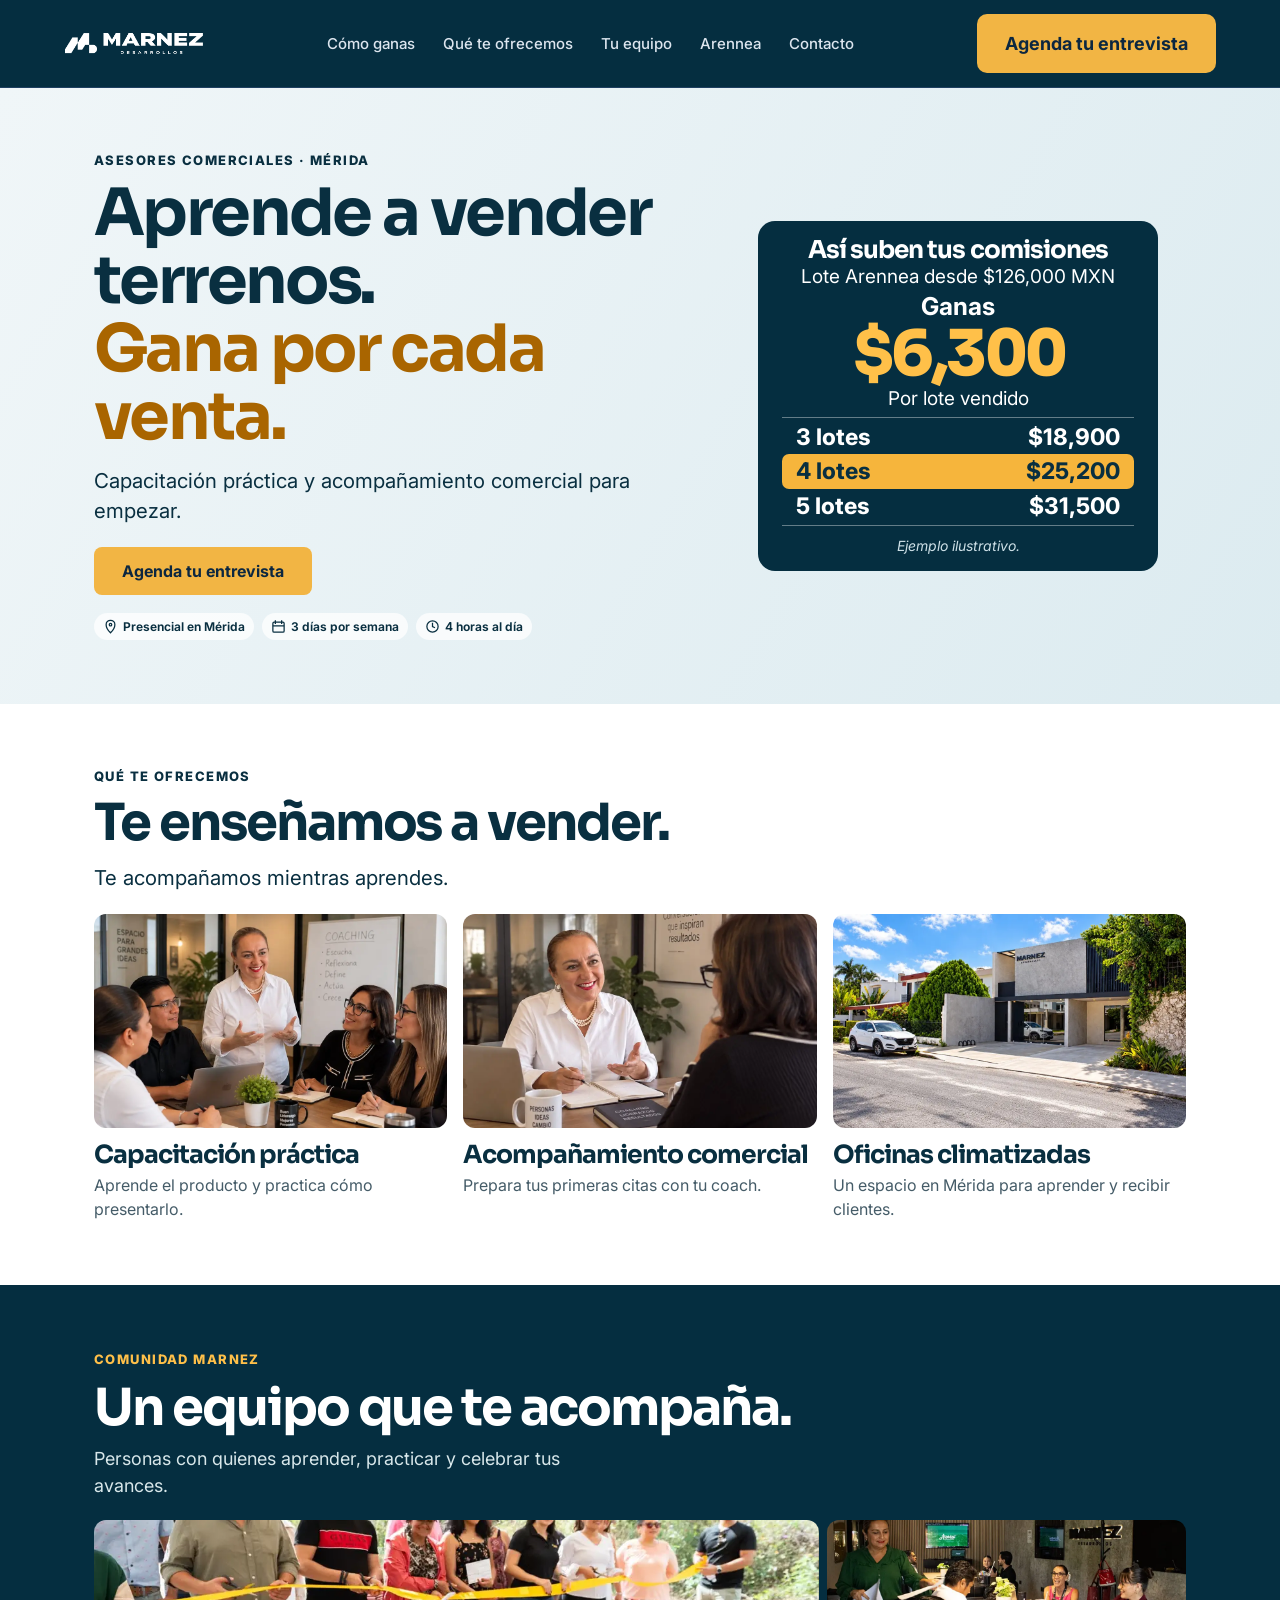
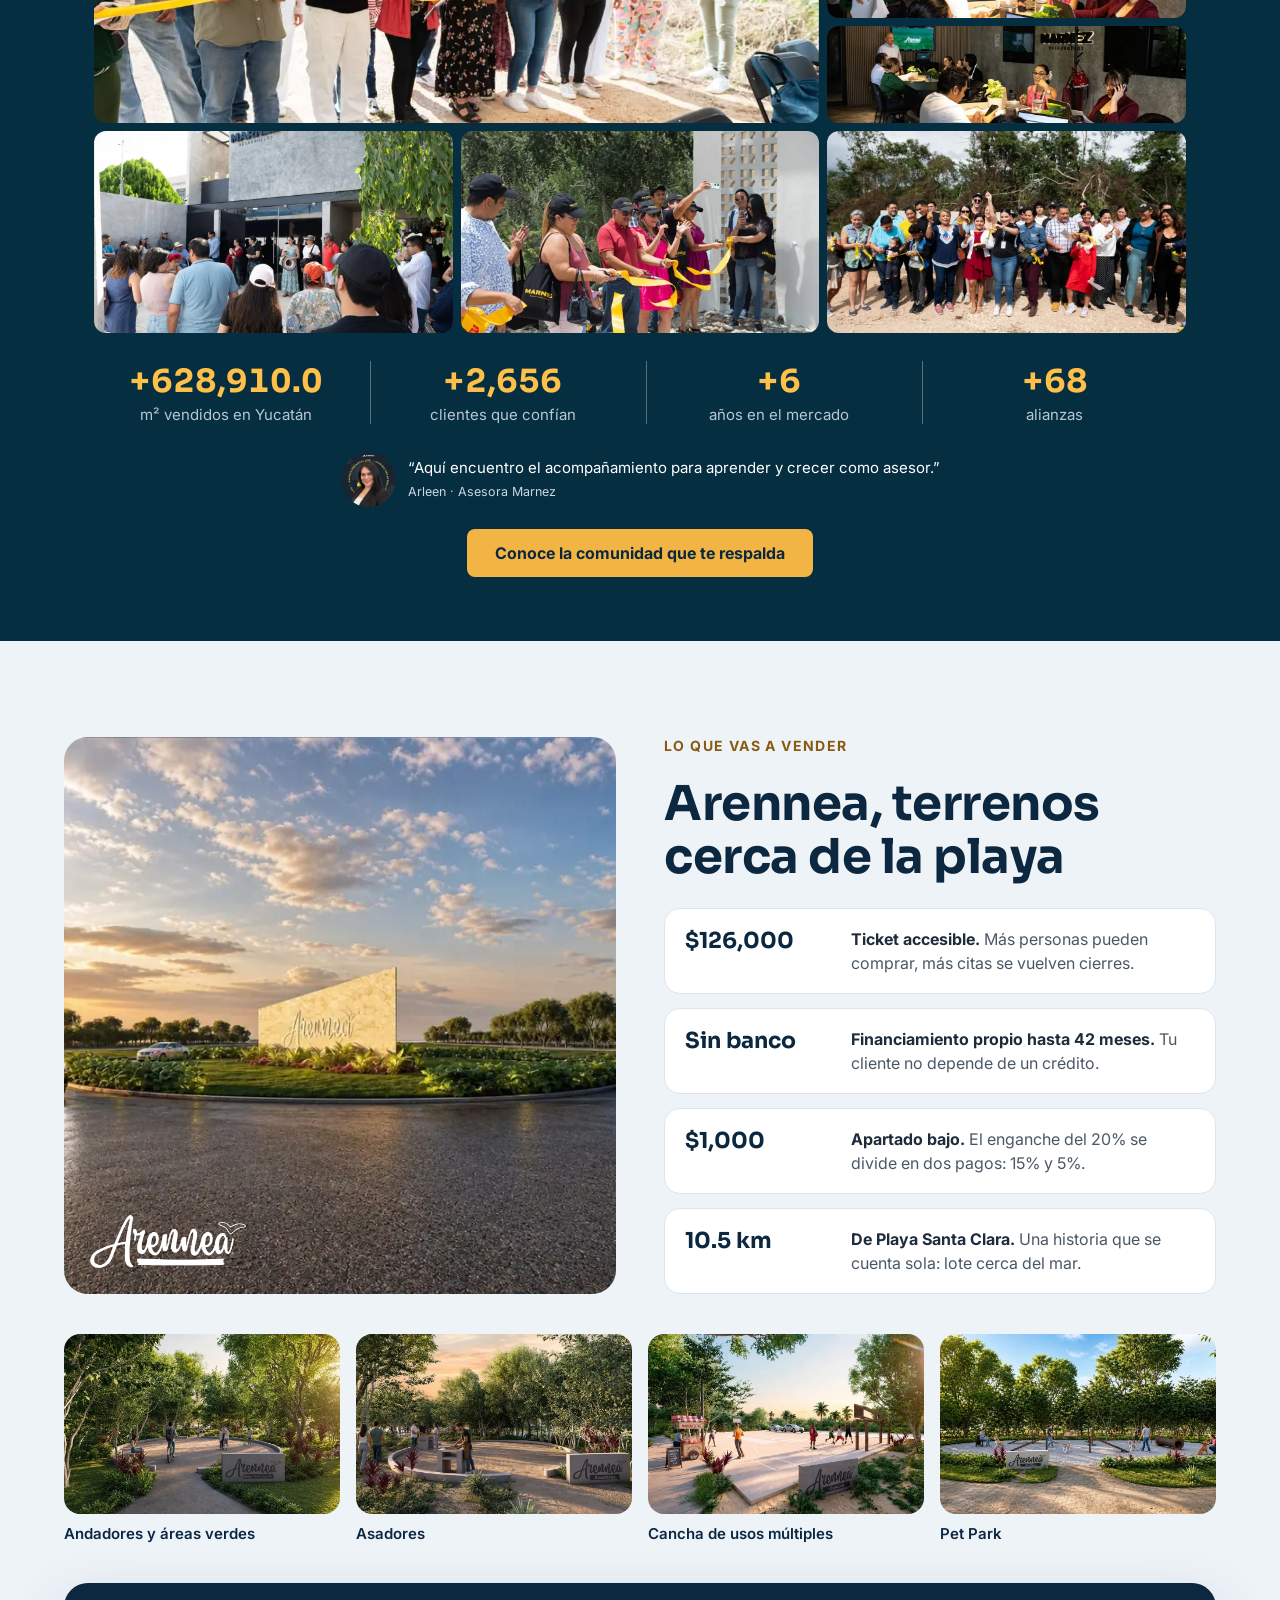
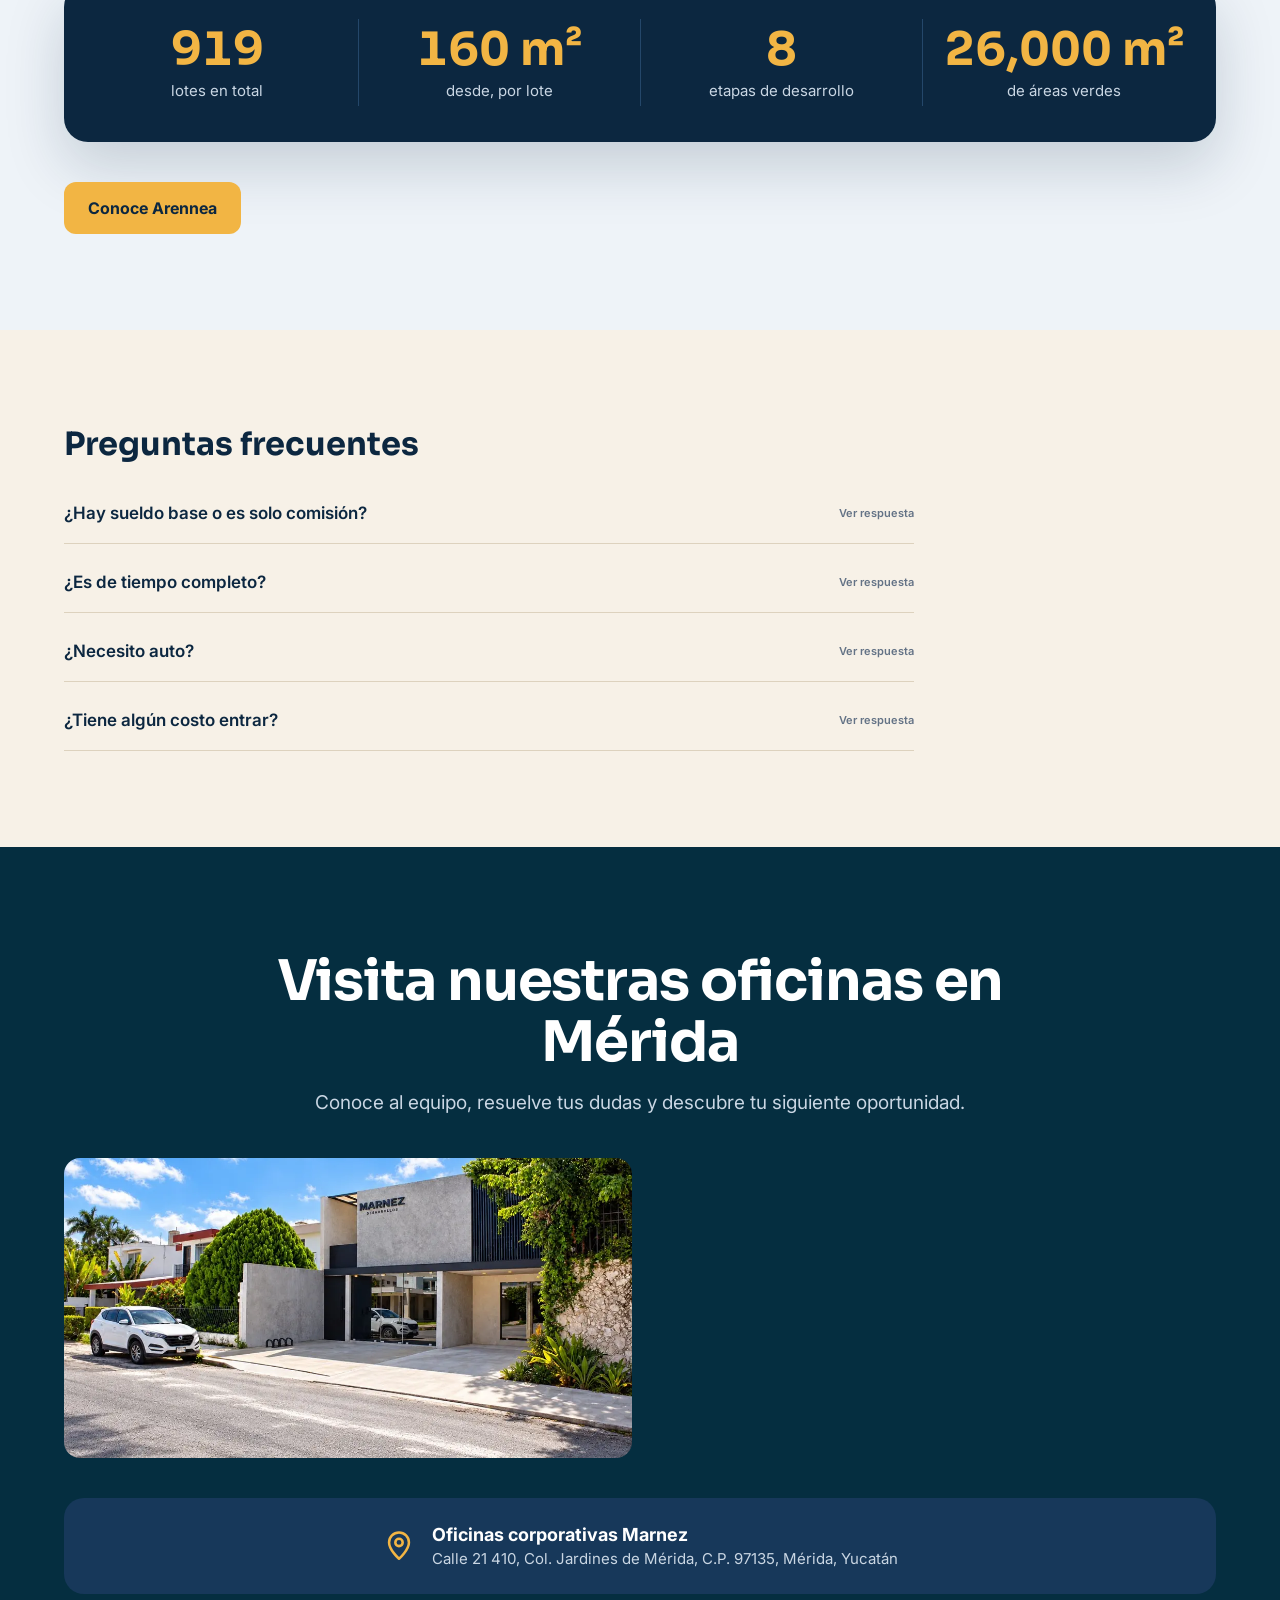
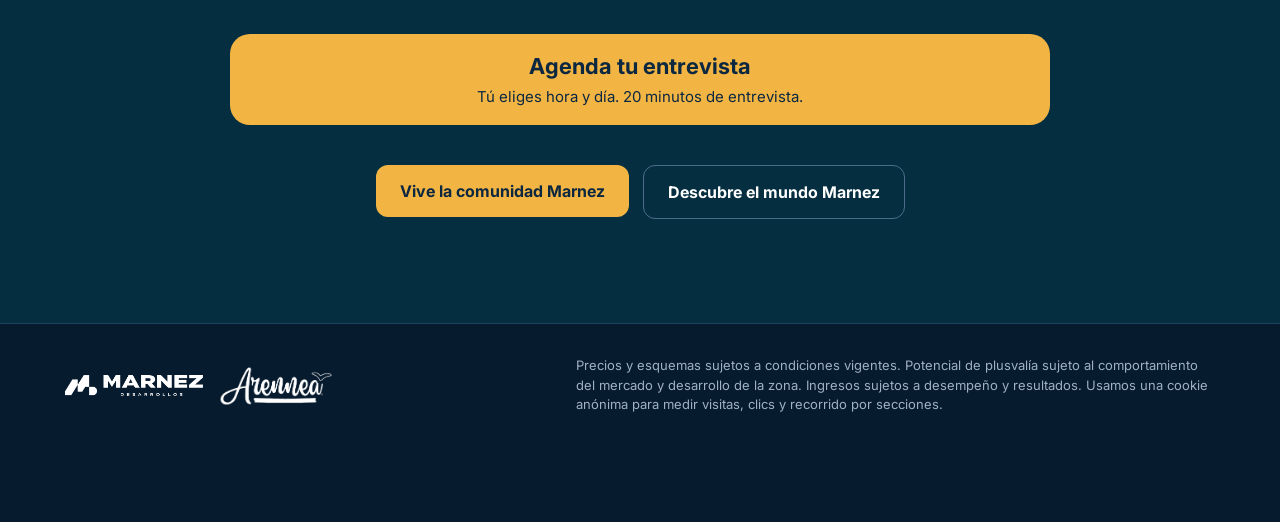
==== docs/index.html @ d7399777 "V7" ====
<!doctype html>
<html lang="es">
<head>
<meta charset="utf-8"><meta name="viewport" content="width=device-width,initial-scale=1">
<title data-copy="v4-copy-001">Reclutamiento · Arennea y Marnez</title>



<link rel="stylesheet" href="styles.css?v=20261103b"><meta name="description" content="Crece como asesor inmobiliario con Marnez y Arennea. Capacitación, acompañamiento e ingresos por resultados. Agenda tu entrevista." data-copy-meta="v4-copy-002"></head>
<body>


<link rel="preconnect" href="https://fonts.googleapis.com">
<link rel="stylesheet" href="https://fonts.googleapis.com/css2?family=Sora:wght@500;600;700;800&amp;family=Inter:wght@400;500;600;700&amp;display=swap">


<div style="font-family: Inter, system-ui, sans-serif; color: #1D2B3A; background: #FFFFFF; width: 100%;">

<!-- NAV -->
<header style="background: #0C2740; position: sticky; top: 0; z-index: 10; border-bottom: 1px solid #1F4061;">
<div style="max-width: 1200px; margin: 0 auto; padding: 14px 24px; display: flex; align-items: center; justify-content: space-between; gap: 16px; flex-wrap: wrap;">
<img src="assets/imagen-01.png" alt="Marnez Desarrollos" style="width:140px;height:40px;object-fit:contain" decoding="async" data-copy-alt="v4-copy-003">
<button class="menu-toggle" aria-expanded="false" aria-controls="proposal-menu" type="button"><site-copy data-copy="v4-copy-004">Menú</site-copy></button><nav id="proposal-menu" aria-label="Secciones" style="display: flex; gap: 28px; flex-wrap: wrap; align-items: center;">
<a href="#ganancias" style="color: #DCE5EE; text-decoration: none; font-size: 15px; font-weight: 500;" data-link="url-1"><site-copy data-copy="v4-copy-005">Cómo ganas</site-copy></a>
<a href="#beneficios" style="color: #DCE5EE; text-decoration: none; font-size: 15px; font-weight: 500;" data-link="url-0"><site-copy data-copy="ref-navoffer">Qué te ofrecemos</site-copy></a>
<a href="#comunidad" style="color: #DCE5EE; text-decoration: none; font-size: 15px; font-weight: 500;" data-link="url-2"><site-copy data-copy="ref-navteam">Tu equipo</site-copy></a>
<a href="#arennea" style="color: #DCE5EE; text-decoration: none; font-size: 15px; font-weight: 500;" data-link="url-3"><site-copy data-copy="v4-copy-008">Arennea</site-copy></a>
<a href="#contacto" style="color: #DCE5EE; text-decoration: none; font-size: 15px; font-weight: 500;" data-link="url-4"><site-copy data-copy="v4-copy-009">Contacto</site-copy></a>
</nav>
<a class="btn-main" href="https://calendly.com/d/dvv8-h2z-jv6/asesor-comercial-inmobiliario" style="background: #F2B544; color: #0C2740; text-decoration: none; font-weight: 700; font-size: 15px; padding: 12px 20px; border-radius: 10px; min-height: 44px; box-sizing: border-box; display: inline-flex; align-items: center;" data-cta-location="menu" data-link="url-menu"><site-copy data-copy="ref-navbook">Agenda tu entrevista</site-copy></a>
</div>
</header>

<!-- 1 GANANCIAS (cuadro de comisiones) -->
<section id="inicio" data-track-section="inicio" class="concept cover"><div class="wrap cover-grid"><div><p class="kicker"><site-copy data-copy="ref-role">Asesores comerciales · Mérida</site-copy></p><h1><site-copy data-copy="ref-title">Aprende a vender terrenos.</site-copy> <em><site-copy data-copy="ref-accent">Gana por cada venta.</site-copy></em></h1><p class="lead"><site-copy data-copy="ref-lead">Capacitación práctica y acompañamiento comercial para empezar.</site-copy></p><a class="action" data-link="url-inicio" href="https://calendly.com/d/dvv8-h2z-jv6/asesor-comercial-inmobiliario" data-cta-location="inicio"><site-copy data-copy="btn-como">Agenda tu entrevista</site-copy></a><div class="chips"><span><svg aria-hidden="true" viewBox="0 0 24 24" fill="none" stroke="currentColor" stroke-width="2"><path d="M12 22s7-7 7-13a7 7 0 1 0-14 0c0 6 7 13 7 13Z"/><circle cx="12" cy="9" r="2"/></svg><site-copy data-copy="ref-chip0">Presencial en Mérida</site-copy></span><span><svg aria-hidden="true" viewBox="0 0 24 24" fill="none" stroke="currentColor" stroke-width="2"><rect x="3" y="5" width="18" height="16" rx="2"/><path d="M7 2v6m10-6v6M3 11h18"/></svg><site-copy data-copy="ref-chip1">3 días por semana</site-copy></span><span><svg aria-hidden="true" viewBox="0 0 24 24" fill="none" stroke="currentColor" stroke-width="2"><circle cx="12" cy="12" r="9"/><path d="M12 6v6l4 2"/></svg><site-copy data-copy="ref-chip2">4 horas al día</site-copy></span></div></div><aside id="ganancias" class="earn"><h2><site-copy data-copy="ref-table">Así suben tus comisiones</site-copy></h2><p><site-copy data-copy="v4-copy-061">Lote Arennea desde</site-copy> <site-copy data-copy="v4-copy-062">$126,000 MXN</site-copy></p><p class="earn-verb"><site-copy data-copy="ref-earn-verb">Ganas</site-copy></p><strong class="rate"><site-copy data-copy="v4-copy-064">$6,300</site-copy></strong><p><site-copy data-copy="ref-lote">Por lote vendido</site-copy></p><ul><li><site-copy data-copy="manual-v4-copy-065">3 lotes</site-copy><b><site-copy data-copy="manual-v4-copy-066">$18,900</site-copy></b></li><li><site-copy data-copy="manual-v4-copy-067">4 lotes</site-copy><b><site-copy data-copy="manual-v4-copy-068">$25,200</site-copy></b></li><li><site-copy data-copy="manual-v4-copy-069">5 lotes</site-copy><b><site-copy data-copy="manual-v4-copy-070">$31,500</site-copy></b></li></ul><small><site-copy data-copy="v4-copy-071">Ejemplo ilustrativo.</site-copy></small></aside></div></section><!-- 2 VENDE TERRENOS (hero) -->
<!-- 3 RUTA -->
<section class="concept offer" id="beneficios" data-track-section="beneficios"><div class="wrap"><p class="kicker"><site-copy data-copy="ref-offer">Qué te ofrecemos</site-copy></p><h2><site-copy data-copy="ref-teach">Te enseñamos a vender.</site-copy></h2><p class="lead"><site-copy data-copy="ref-learn">Te acompañamos mientras aprendes.</site-copy></p><div class="benefit-grid"><article><img src="assets/ruta-capacitacion.jpg" data-copy-alt="v4-copy-080" alt="Capacitación comercial en equipo" loading="lazy"><h3><site-copy data-copy="ref-benefit0">Capacitación práctica</site-copy></h3><p><site-copy data-copy="ref-desc0">Aprende el producto y practica cómo presentarlo.</site-copy></p></article><article><img src="assets/ruta-coaching.jpg" data-copy-alt="v4-copy-085" alt="Coaching individual acompañado" loading="lazy"><h3><site-copy data-copy="ref-benefit1">Acompañamiento comercial</site-copy></h3><p><site-copy data-copy="ref-desc1">Prepara tus primeras citas con tu coach.</site-copy></p></article><article><img src="assets/imagen-07.jpg" data-copy-alt="v4-copy-116" alt="Oficinas Marnez" loading="lazy"><h3><site-copy data-copy="ref-benefit2">Oficinas climatizadas</site-copy></h3><p><site-copy data-copy="ref-desc2">Un espacio en Mérida para aprender y recibir clientes.</site-copy></p></article></div></div></section><section id="comunidad" class="concept team" data-track-section="comunidad"><div class="wrap"><p class="kicker"><site-copy data-copy="ref-community">Comunidad Marnez</site-copy></p><h2><site-copy data-copy="ref-team">Un equipo que te acompaña.</site-copy></h2><p class="lead"><site-copy data-copy="ref-people">Personas con quienes aprender, practicar y celebrar tus avances.</site-copy></p><div class="mosaic"><img src="assets/imagen-02.jpg" data-copy-alt="v4-copy-017" alt="Comunidad Marnez" loading="lazy"><img src="assets/imagen-03.jpg" data-copy-alt="v4-copy-074" alt="Asesores Marnez trabajando en equipo" loading="lazy"><img src="assets/imagen-04.jpg" data-copy-alt="v4-copy-075" alt="Sesión de trabajo del equipo Marnez" loading="lazy"><img src="assets/imagen-14.jpg" data-copy-alt="v4-copy-145" alt="Comunidad Marnez" loading="lazy"><img src="assets/imagen-15.jpg" data-copy-alt="v4-copy-149" alt="Inauguración Marnez" loading="lazy"><img src="assets/imagen-05.jpg" data-copy-alt="v4-copy-076" alt="Equipo comercial Marnez" loading="lazy"></div><div class="facts"><div style="display: flex; flex-direction: column; gap: 4px;"><strong style="font-family: Sora, sans-serif; font-size: 32px; color: #FFFFFF;"><span data-count="671300.4" data-decimals="1"><site-copy data-copy="v4-copy-022">+671,300.4</site-copy></span></strong><span style="color: #B9C6D3; font-size: 15px;"><site-copy data-copy="v4-copy-023">m² vendidos en Yucatán</site-copy></span></div>
<div style="display: flex; flex-direction: column; gap: 4px;"><strong style="font-family: Sora, sans-serif; font-size: 32px; color: #FFFFFF;"><span data-count="2835"><site-copy data-copy="v4-copy-024">+2,835</site-copy></span></strong><span style="color: #B9C6D3; font-size: 15px;"><site-copy data-copy="v4-copy-025">clientes que confían</site-copy></span></div>
<div style="display: flex; flex-direction: column; gap: 4px;"><strong style="font-family: Sora, sans-serif; font-size: 32px; color: #FFFFFF;"><span data-count="6"><site-copy data-copy="v4-copy-026">+6</site-copy></span></strong><span style="color: #B9C6D3; font-size: 15px;"><site-copy data-copy="v4-copy-027">años en el mercado</site-copy></span></div>
<div style="display: flex; flex-direction: column; gap: 4px;"><strong style="font-family: Sora, sans-serif; font-size: 32px; color: #FFFFFF;"><span data-count="73"><site-copy data-copy="v4-copy-028">+73</site-copy></span></strong><span style="color: #B9C6D3; font-size: 15px;"><site-copy data-copy="v4-copy-029">alianzas</site-copy></span></div>
</div><figure class="advisor-note"><img src="assets/arleen.png" loading="lazy" alt="Arleen, asesora Marnez" data-copy-alt="v4-copy-018"><figcaption><site-copy data-copy="v4-copy-019">“Aquí encuentro el acompañamiento para aprender y crecer como asesor.”</site-copy><br><small><site-copy data-copy="v4-copy-020">Arleen · Asesora Marnez</site-copy></small></figcaption></figure><div class="team-action"><a class="action" data-link="url-8" href="https://www.facebook.com/marnezdesarrollos"><site-copy data-copy="btn-comunidad">Conoce la comunidad que te respalda</site-copy></a></div></div></section><section id="arennea" style="background: #EEF3F8;" data-track-section="arennea">
<div style="max-width: 1200px; margin: 0 auto; padding: 96px 24px; display: flex; flex-direction: column; gap: 40px;">
<div style="display: flex; flex-wrap: wrap; gap: 48px; align-items: stretch;">
<div class="project-image" style="flex: 1 1 460px; min-width: 0; min-height: 460px; border-radius: 24px;"><img src="assets/imagen-08.jpg" alt="Acceso de Arennea" style="width:100%;height:100%;position:absolute;object-fit:cover;inset:0" decoding="async" data-copy-alt="v4-copy-119"><img src="assets/imagen-09.png" alt="Arennea" style="position:absolute;width:160px;height:auto;bottom:24px;left:24px" decoding="async" data-copy-alt="v4-copy-120"></div>
<div style="flex: 1 1 460px; min-width: 0; display: flex; flex-direction: column; gap: 24px;">
<p style="margin: 0; color: #8A5A12; font-size: 14px; font-weight: 700; letter-spacing: .1em; text-transform: uppercase;"><site-copy data-copy="v4-copy-121">Lo que vas a vender</site-copy></p>
<h2 style="margin: 0; font-family: Sora, sans-serif; font-size: clamp(32px, 4vw, 48px); line-height: 1.1; color: #0C2740; letter-spacing: -0.01em;"><site-copy data-copy="v4-copy-122">Arennea, terrenos cerca de la playa</site-copy></h2>
<div style="display: flex; flex-direction: column; gap: 14px;">
<div style="display: flex; gap: 16px; align-items: flex-start; background: #FFFFFF; border: 1.5px solid #DCE5EE; border-radius: 16px; padding: 18px 20px;">
<strong style="font-family: Sora, sans-serif; font-size: 22px; color: #0C2740; min-width: 150px;"><site-copy data-copy="v4-copy-123">$126,000</site-copy></strong>
<span style="font-size: 16px; line-height: 1.5; color: #4A5866;"><strong style="color: #1D2B3A;"><site-copy data-copy="v4-copy-124">Ticket accesible.</site-copy></strong><site-copy data-copy="v4-copy-125"> Más personas pueden comprar, más citas se vuelven cierres.</site-copy></span>
</div>
<div style="display: flex; gap: 16px; align-items: flex-start; background: #FFFFFF; border: 1.5px solid #DCE5EE; border-radius: 16px; padding: 18px 20px;">
<strong style="font-family: Sora, sans-serif; font-size: 22px; color: #0C2740; min-width: 150px;"><site-copy data-copy="v4-copy-126">Sin banco</site-copy></strong>
<span style="font-size: 16px; line-height: 1.5; color: #4A5866;"><strong style="color: #1D2B3A;"><site-copy data-copy="v4-copy-127">Financiamiento propio hasta 42 meses.</site-copy></strong><site-copy data-copy="v4-copy-128"> Tu cliente no depende de un crédito.</site-copy></span>
</div>
<div style="display: flex; gap: 16px; align-items: flex-start; background: #FFFFFF; border: 1.5px solid #DCE5EE; border-radius: 16px; padding: 18px 20px;">
<strong style="font-family: Sora, sans-serif; font-size: 22px; color: #0C2740; min-width: 150px;"><site-copy data-copy="v4-copy-129">$1,000</site-copy></strong>
<span style="font-size: 16px; line-height: 1.5; color: #4A5866;"><strong style="color: #1D2B3A;"><site-copy data-copy="v4-copy-130">Apartado bajo.</site-copy></strong><site-copy data-copy="v4-copy-131"> El enganche del 20% se divide en dos pagos: 15% y 5%.</site-copy></span>
</div>
<div style="display: flex; gap: 16px; align-items: flex-start; background: #FFFFFF; border: 1.5px solid #DCE5EE; border-radius: 16px; padding: 18px 20px;">
<strong style="font-family: Sora, sans-serif; font-size: 22px; color: #0C2740; min-width: 150px;"><site-copy data-copy="v4-copy-132">10.5 km</site-copy></strong>
<span style="font-size: 16px; line-height: 1.5; color: #4A5866;"><strong style="color: #1D2B3A;"><site-copy data-copy="v4-copy-133">De Playa Santa Clara.</site-copy></strong><site-copy data-copy="v4-copy-134"> Una historia que se cuenta sola: lote cerca del mar.</site-copy></span>
</div>
</div>
</div>
</div>
<div style="display: grid; grid-template-columns: repeat(auto-fit, minmax(220px, 1fr)); gap: 16px;">
<div style="display: flex; flex-direction: column; gap: 10px;"><div class="photo" style="height: 180px; border-radius: 16px;"><img src="assets/imagen-10.jpg" alt="Andadores y áreas verdes" style="width:100%;height:100%;object-fit:cover;display:block" decoding="async" data-copy-alt="v4-copy-135"></div><span style="font-size: 15px; font-weight: 600; color: #0C2740;"><site-copy data-copy="v4-copy-136">Andadores y áreas verdes</site-copy></span></div>
<div style="display: flex; flex-direction: column; gap: 10px;"><div class="photo" style="height: 180px; border-radius: 16px;"><img src="assets/imagen-11.jpg" alt="Asadores" style="width:100%;height:100%;object-fit:cover;display:block" decoding="async" data-copy-alt="v4-copy-137"></div><span style="font-size: 15px; font-weight: 600; color: #0C2740;"><site-copy data-copy="v4-copy-138">Asadores</site-copy></span></div>
<div style="display: flex; flex-direction: column; gap: 10px;"><div class="photo" style="height: 180px; border-radius: 16px;"><img src="assets/imagen-12.jpg" alt="Cancha de usos múltiples" style="width:100%;height:100%;object-fit:cover;display:block" decoding="async" data-copy-alt="v4-copy-139"></div><span style="font-size: 15px; font-weight: 600; color: #0C2740;"><site-copy data-copy="v4-copy-140">Cancha de usos múltiples</site-copy></span></div>
<div style="display: flex; flex-direction: column; gap: 10px;"><div class="photo" style="height: 180px; border-radius: 16px;"><img src="assets/imagen-13.jpg" alt="Pet Park" style="width:100%;height:100%;object-fit:cover;display:block" decoding="async" data-copy-alt="v4-copy-141"></div><span style="font-size: 15px; font-weight: 600; color: #0C2740;"><site-copy data-copy="v4-copy-142">Pet Park</site-copy></span></div>
</div>
<div class="facts-strip">
<div class="fact"><strong><site-copy data-copy="arennea-dato-1">919</site-copy></strong><span><site-copy data-copy="arennea-dato-1-txt">lotes en total</site-copy></span></div>
<div class="fact"><strong><site-copy data-copy="arennea-dato-2">160 m²</site-copy></strong><span><site-copy data-copy="arennea-dato-2-txt">desde, por lote</site-copy></span></div>
<div class="fact"><strong><site-copy data-copy="arennea-dato-3">8</site-copy></strong><span><site-copy data-copy="arennea-dato-3-txt">etapas de desarrollo</site-copy></span></div>
<div class="fact"><strong><site-copy data-copy="arennea-dato-4">26,000 m²</site-copy></strong><span><site-copy data-copy="arennea-dato-4-txt">de áreas verdes</site-copy></span></div>
</div>
<a class="action" data-link="concept-product-url" href="https://marnez.mx/arennea/"><site-copy data-copy="btn-arennea">Conoce Arennea</site-copy></a></div>
</section>

<div id="faq" style="background:#F7F1E7;color:#0c2740" data-track-section="faq">
<div style="max-width: 1200px; margin: 0 auto; padding: 96px 24px; display: flex; flex-wrap: wrap; gap: 56px; align-items: flex-start;">
<div style="flex: 1 1 520px; min-width: 0; display: flex; flex-direction: column; gap: 8px;">
<h2 style="margin: 0 0 12px; font-family: Sora, sans-serif; font-size: 32px; line-height: 1.15; color: #0C2740;"><site-copy data-copy="v4-copy-160">Preguntas frecuentes</site-copy></h2>
<details>
<summary><site-copy data-copy="v4-copy-164">¿Hay sueldo base o es solo comisión?</site-copy><span class="faq-hint"><site-copy data-copy="v4-copy-165">Ver respuesta</site-copy></span></summary>
<p style="margin: 0 0 20px; font-size: 16px; line-height: 1.6; color: #4A5866;"><site-copy data-copy="v4-copy-166">Trabajas 100% por comisión. Recibes $6,300 MXN por lote, con pago semanal una vez que el cliente cubre el 15% de enganche. Puedes solicitar el pago en efectivo.</site-copy></p>
</details>
<details>
<summary><site-copy data-copy="v4-copy-167">¿Es de tiempo completo?</site-copy><span class="faq-hint"><site-copy data-copy="v4-copy-168">Ver respuesta</site-copy></span></summary>
<p style="margin: 0 0 20px; font-size: 16px; line-height: 1.6; color: #4A5866;"><site-copy data-copy="v4-copy-169">Puedes elegir el turno matutino o vespertino y dedicar el resto del día a tus proyectos.</site-copy></p>
</details>
<details>
<summary><site-copy data-copy="v4-copy-170">¿Necesito auto?</site-copy><span class="faq-hint"><site-copy data-copy="v4-copy-171">Ver respuesta</site-copy></span></summary>
<p style="margin: 0 0 20px; font-size: 16px; line-height: 1.6; color: #4A5866;"><site-copy data-copy="v4-copy-172">Solo necesitas celular, laptop y disposición para vender. Tu equipo te acompaña desde la primera cita.</site-copy></p>
</details>
<details>
<summary><site-copy data-copy="v4-copy-173">¿Tiene algún costo entrar?</site-copy><span class="faq-hint"><site-copy data-copy="v4-copy-174">Ver respuesta</site-copy></span></summary>
<p style="margin: 0 0 20px; font-size: 16px; line-height: 1.6; color: #4A5866;"><site-copy data-copy="v4-copy-175">Ingresar es gratis. Te recibimos con capacitación para que puedas empezar.</site-copy></p>
</details>

</div>
</div>
</div>

<section id="contacto" style="background: #0C2740; color: #FFFFFF;" data-track-section="contacto">
<div style="max-width: 1200px; margin: 0 auto; padding: 104px 24px; display: flex; flex-direction: column; gap: 40px; align-items: center; text-align: center;">
<div style="display: flex; flex-direction: column; gap: 16px; max-width: 760px; align-items: center;">
<h2 style="margin: 0; font-family: Sora, sans-serif; font-size: clamp(34px, 4.5vw, 56px); line-height: 1.08; letter-spacing: -0.02em;"><site-copy data-copy="v4-copy-176">Visita nuestras oficinas en Mérida</site-copy></h2>
<p style="margin: 0; font-size: 19px; line-height: 1.6; color: #C9D6E3;"><site-copy data-copy="v4-copy-177">Conoce al equipo, resuelve tus dudas y descubre tu siguiente oportunidad.</site-copy></p>
</div>
<div class="office-grid"><img src="assets/imagen-07.jpg" alt="Oficinas Marnez" decoding="async" data-copy-alt="v4-copy-116" class="office-image"><iframe title="Mapa de las oficinas Marnez" loading="lazy" src="https://maps.google.com/maps?q=Calle+21+410+Jardines+de+Merida+Yucatan&amp;output=embed" data-map="url-mapa"></iframe></div><div class="address-card">
<div style="display: flex; gap: 16px; align-items: center; text-align: left;">
<svg aria-hidden="true" width="34" height="34" viewBox="0 0 24 24" fill="none" stroke="#F2B544" stroke-width="1.8" stroke-linecap="round" stroke-linejoin="round" style="flex:none"><path d="M12 21s7-6.2 7-11.5A7 7 0 0 0 5 9.5C5 14.8 12 21 12 21Z"></path><circle cx="12" cy="9.5" r="2.6"></circle></svg>
<div style="display: flex; flex-direction: column; gap: 4px;"><strong style="font-size: 18px;"><site-copy data-copy="v4-copy-151">Oficinas corporativas Marnez</site-copy></strong><span style="font-size: 15px; color: #C9D6E3;"><site-copy data-copy="v4-copy-152">Calle 21 410, Col. Jardines de Mérida, C.P. 97135, Mérida, Yucatán</site-copy></span></div>
</div>
</div>
<div style="display: grid; grid-template-columns: repeat(auto-fit, minmax(280px, 1fr)); gap: 20px; width: 100%; max-width: 820px;">
<a class="btn-main" href="https://calendly.com/d/dvv8-h2z-jv6/asesor-comercial-inmobiliario" style="background: #F2B544; color: #0C2740; text-decoration: none; border-radius: 20px; padding: 28px; display: flex; flex-direction: column; gap: 8px; align-items: flex-start; text-align: left;" data-cta-location="final" data-link="url-final">

<strong style="font-size: 22px;"><site-copy data-copy="v4-copy-178">Agenda tu entrevista</site-copy></strong>
<span style="font-size: 15px;"><site-copy data-copy="v4-copy-179">Tú eliges hora y día. 20 minutos de entrevista.</site-copy></span>
</a>

</div>
<div class="actions"><a href="https://www.facebook.com/marnezdesarrollos" class="action" data-link="url-13"><site-copy data-copy="btn-facebook">Vive la comunidad Marnez</site-copy></a><a href="https://marnez.mx/" class="action action-ghost" data-link="url-14"><site-copy data-copy="btn-web">Descubre el mundo Marnez</site-copy></a></div>
</div>
<footer style="background: #071B2E; border-top: 1px solid #1F4061;">
<div style="max-width: 1200px; margin: 0 auto; padding: 32px 24px; display: flex; flex-wrap: wrap; gap: 24px; justify-content: space-between; align-items: center;">
<div style="display: flex; gap: 12px;">
<img src="assets/imagen-01.png" alt="Marnez Desarrollos" style="width:140px;height:40px;object-fit:contain" decoding="async" data-copy-alt="v4-copy-180">
<img src="assets/imagen-09.png" alt="Arennea" style="width:120px;height:40px;object-fit:contain" decoding="async" data-copy-alt="v4-copy-181">
</div>
<p style="margin: 0; font-size: 13px; line-height: 1.5; color: #9FB1C3; max-width: 640px;"><site-copy data-copy="v4-copy-182">Precios y esquemas sujetos a condiciones vigentes. Potencial de plusvalía sujeto al comportamiento del mercado y desarrollo de la zona. Ingresos sujetos a desempeño y resultados. Usamos una cookie anónima para medir visitas, clics y recorrido por secciones.</site-copy></p>
</div>
</footer>
</section>

<!-- 2 DOLOR -->
<!-- 3 CUANTO GANAS -->
<!-- 4 TESTIMONIOS -->
<!-- 5 RUTA -->
<!-- 6 BENEFICIOS -->
<!-- 7 ARENNEA -->
<!-- 8 RESPALDO -->
<!-- 9 PERFIL + FAQ -->
<!-- 10 CTA FINAL -->
</div>


<div class="floating-booking" inert><a class="btn-main" data-cta-location="flotante" href="https://calendly.com/d/dvv8-h2z-jv6/asesor-comercial-inmobiliario" data-link="url-flotante"><svg aria-hidden="true" width="22" height="22" viewBox="0 0 24 24" fill="none" stroke="currentColor" stroke-width="1.6"><rect x="3" y="5" width="18" height="16" rx="3"></rect><path d="M8 3v4m8-4v4M3 11h18m-11 5 2 2 4-4"></path></svg><span><site-copy data-copy="v4-copy-183">Agenda tu entrevista</site-copy></span><span aria-hidden="true">→</span></a></div><script src="script.js?v=20261103" defer></script></body>
</html>
---- docs/styles.css ----
*{box-sizing:border-box}html{scroll-behavior:smooth;scroll-padding-top:90px}body{overflow-wrap:break-word}.photo{padding:0!important;overflow:hidden;display:block!important;position:relative}.project-image{overflow:hidden;position:relative;background:#e9dfcf}.interview-note{margin:0;font-size:15px;line-height:1.5;color:#c9d6e3}.advisors-gallery{display:grid;grid-template-columns:repeat(3,minmax(0,1fr));gap:24px}.eyebrow{color:#f2b544;font-size:14px;letter-spacing:.1em;text-transform:uppercase;font-weight:700}.btn-main{transition:transform .2s,filter .2s;justify-content:center!important;text-align:center!important;font-size:18px!important;padding:19px 28px!important;min-height:58px}.btn-main:hover{transform:translateY(-2px)}.faq-hint{font-size:11px;white-space:nowrap;color:#647386;align-self:center}a:focus-visible,summary:focus-visible,button:focus-visible{outline:3px solid #3cc6b5;outline-offset:5px}.menu-toggle{display:none}#contacto .btn-main{align-items:center!important}#ganancias strong{font-variant-numeric:tabular-nums}[data-count]{font-variant-numeric:tabular-nums}header nav a:hover{text-decoration:underline!important}
@media(max-width:700px){header>div{padding:12px 18px!important;gap:10px!important}header nav{display:none!important;width:100%;order:4;flex-direction:column;align-items:stretch!important;gap:0!important}header nav.is-open{display:flex!important}header nav a{padding:14px 8px;border-top:1px solid #24476a}.menu-toggle{display:block;border:1px solid #4d6c8a;border-radius:8px;padding:10px 12px;background:transparent;color:#fff;font:inherit}header .btn-main{display:none!important}header img{width:120px!important}section>div[style*="max-width: 1200px"],.advisors-section{padding:56px 20px!important;gap:28px!important}#inicio>div:first-child>div:last-child{flex-basis:100%!important}#inicio .photo{height:420px!important}#inicio>div:first-child>div:last-child>div:last-child{bottom:18px!important;max-width:none!important;padding:14px!important}#inicio>div:first-child>div:last-child>div:last-child strong{font-size:14px!important}#inicio>div:first-child>div:last-child>div:last-child span{font-size:11px!important}#inicio>div:last-child>div{grid-template-columns:repeat(2,minmax(0,1fr))!important;padding:24px 16px!important;gap:26px 12px!important}#inicio>div:last-child strong{font-size:26px!important}section div[style*="grid-template-columns: repeat(auto-fit, minmax(300px"]{grid-template-columns:1fr!important}.advisors-gallery{grid-template-columns:1fr}.advisors-gallery img{height:320px!important}#arennea .project-image{min-height:320px!important}#arennea div[style*="min-width: 150px"]{min-width:0!important}#arennea strong[style*="min-width: 150px"]{min-width:100px!important;font-size:19px!important}#ganancias>div>div:last-child{padding:24px 20px!important}#ganancias strong{font-size:22px!important}#ganancias div[style*="justify-content: space-between"]{flex-wrap:wrap}#faq>div>div:first-child{padding:26px!important}#contacto>div{padding:60px 20px!important}#contacto>div>div:last-child{grid-template-columns:1fr!important}h1{font-size:40px!important}h2{font-size:32px!important}ol{grid-template-columns:1fr!important}footer>div{padding:28px 20px!important}}
@media(prefers-reduced-motion:reduce){html{scroll-behavior:auto}*{transition:none!important}}


body{margin:0;background:#FFFFFF}
a{color:#0C2740}a:hover{color:#132F4C}
.ph{display:flex;flex-direction:column;align-items:center;justify-content:center;gap:8px;text-align:center;box-sizing:border-box;padding:16px;font-family:Inter,system-ui,sans-serif;font-size:13px;font-weight:600;letter-spacing:.02em}
.ph-dark{background:#1B3A57;color:#C9D6E3;border:1.5px dashed #4D6C8A}
.ph-light{background:#E9DFCF;color:#5A4A33;border:1.5px dashed #B9A584}
details{border-bottom:1px solid #E3E8EE}
details summary{cursor:pointer;list-style:none;padding:20px 0;font-weight:600;font-size:17px;color:#0C2740;display:flex;justify-content:space-between;gap:16px}
details summary::-webkit-details-marker{display:none}
.btn-main:hover{filter:brightness(1.06)}
.btn-ghost:hover{background:rgba(255,255,255,.08)}

/* Ruta visual: una fotografía por etapa */
#ruta .route-grid{display:grid!important;grid-template-columns:repeat(5,minmax(0,1fr))!important;gap:20px!important;padding:0;list-style:none;align-items:stretch}
#ruta .route-card{padding:0!important;gap:0!important;overflow:hidden;min-width:0}
#ruta .route-photo{display:block;width:100%;aspect-ratio:3/2;object-fit:cover;flex:none}
#ruta .route-copy{padding:22px;display:flex;flex-direction:column;gap:12px}
@media(min-width:701px) and (max-width:1050px){#ruta .route-grid{grid-template-columns:repeat(3,minmax(0,1fr))!important}}
@media(max-width:700px){#ruta .route-grid{grid-template-columns:1fr!important}#ruta .route-photo{aspect-ratio:16/10}#ruta .route-copy{padding:24px}}

.stats-title{font-family:Sora, sans-serif;font-size:clamp(24px,3vw,34px);line-height:1.2;text-align:center;margin:32px 20px 4px;color:#fff}.arleen-portrait{width:64px;height:64px;flex:none;border-radius:10px;background-image:url("assets/arleen.png");background-size:210%;background-position:50% 38%}
site-copy{display:contents}body{overflow-x:clip}.arleen-portrait{background-image:none;position:relative;overflow:hidden}.arleen-portrait img{position:absolute;width:210%;max-width:none;height:210%;object-fit:cover;left:-55%;top:-42%}.floating-booking{position:fixed;right:28px;bottom:24px;z-index:50;opacity:0;transform:translateY(100px);pointer-events:none;transition:opacity .25s,transform .25s}.floating-booking.visible{opacity:1;transform:none;pointer-events:auto}.floating-booking .btn-main{display:flex;align-items:center;gap:12px;border-radius:100px;background:#F2B544;color:#0c2740;font:700 16px Inter,system-ui;text-decoration:none;box-shadow:0 12px 35px #071b2e40}.floating-booking svg{flex:none}.floating-booking span{white-space:nowrap}@media(max-width:700px){.floating-booking{left:16px;right:16px;bottom:max(14px,env(safe-area-inset-bottom))}.floating-booking .btn-main{font-size:15px!important;padding:16px!important;min-height:58px;border-radius:14px}#inicio h1{font-size:clamp(32px,8.8vw,40px)!important}#inicio>div:first-child>div:last-child>div:last-child{left:10px!important;right:10px!important}.arleen-portrait{width:48px;height:58px}footer{padding-bottom:75px}section,section>div{min-width:0}#arennea .project-image{width:100%}}
.actions{display:flex;flex-wrap:wrap;gap:14px}.action{align-self:flex-start;display:inline-flex;align-items:center;justify-content:center;background:#f2b544;color:#0c2740;padding:16px 24px;border-radius:12px;font:700 16px Inter,system-ui;text-decoration:none}.action:hover{background:#ffd581}.office-grid{width:100%;display:grid;grid-template-columns:1fr 1fr;gap:16px}.office-grid>*{display:block;width:100%;height:300px;object-fit:cover;border:0;border-radius:16px}#ganancias #faq>div{display:block!important}#faq details{max-width:850px}#arennea>div>p,#comunidad p{font-size:18px;line-height:1.55;margin:0}section{scroll-margin-top:80px}#contacto footer{padding-bottom:75px}
@media(max-width:700px){.office-grid{grid-template-columns:1fr}.office-grid>*{height:220px}.actions,.action{width:100%;box-sizing:border-box}.actions>a{flex:1 1 100%}#ganancias>div:first-child{padding:52px 18px!important;gap:28px!important}#ganancias>div:first-child>div:last-child{padding:22px!important}#ruta>div,#ganancias #faq>div{padding:48px 20px!important}#contacto footer{padding-bottom:96px}}
.projection{display:grid;grid-template-columns:auto 1fr;align-items:center;gap:12px;padding:16px;border-radius:14px;background:#193952}.projection label{grid-column:1/-1;font-weight:600}.projection select{padding:10px 14px;border-radius:8px;font:inherit}.projection output{font:700 clamp(18px,2vw,26px) Sora,system-ui;color:#f2b544}

/* Título con jornada incluida */
.title-accent{display:block;color:#8A5A12}
/* Arennea · cifras */
.facts-strip{display:grid;grid-template-columns:repeat(4,minmax(0,1fr));background:#0C2740;border-radius:24px;padding:36px 12px;box-shadow:0 24px 60px rgba(12,39,64,.18)}
.fact{display:flex;flex-direction:column;align-items:center;text-align:center;gap:8px;padding:6px 16px}
.fact+.fact{border-left:1px solid #24476A}
.fact strong{font-family:Sora,sans-serif;font-size:clamp(28px,3.6vw,46px);line-height:1.05;color:#F2B544;font-variant-numeric:tabular-nums;white-space:nowrap}
.fact span{font-size:15px;color:#C9D6E3}
@media(max-width:700px){.facts-strip{grid-template-columns:repeat(2,minmax(0,1fr));padding:20px 8px;row-gap:22px;border-radius:20px}.fact:nth-child(3){border-left:0}.fact:nth-child(n+3){border-top:1px solid #24476A;padding-top:22px}.fact+.fact{border-left:1px solid #24476A}.fact:nth-child(3){border-left:0}.fact strong{font-size:26px}}
/* Contacto */
.address-card{display:flex;justify-content:center;width:100%;background:#17385A;border-radius:20px;padding:26px 32px}
#faq details{border-bottom-color:#DDD2BE}
.action{text-align:center}
#contacto .actions{justify-content:center}.action-ghost{background:transparent;color:#fff;border:1.5px solid #4D6C8A}.action-ghost:hover{background:rgba(255,255,255,.1);color:#fff}
header, #contacto{background:#052e40!important}
.concept{color:#092f40}
.concept .wrap{width:min(1180px,100%);margin:auto;padding:clamp(32px,5vw,72px) clamp(18px,3.5vw,44px)}
.concept h1,.concept h2,.concept h3{font-family:Sora,Inter,system-ui,sans-serif;line-height:1.04;letter-spacing:-.04em;margin:0}
.cover{background:linear-gradient(120deg,#f0f6f8,#dcebf0)}
.cover-grid{display:grid;grid-template-columns:1.28fr 1fr;gap:clamp(24px,4vw,55px);align-items:center}
.concept .kicker,#comunidad .kicker{font-weight:800;letter-spacing:.11em;text-transform:uppercase;font-size:13px;margin:0 0 12px}
.cover h1{font-size:clamp(40px,5.1vw,72px);max-width:13em}.cover em{display:block;color:#a96500;font-style:normal}
.concept .lead{font-size:clamp(17px,1.6vw,22px);line-height:1.5;margin:14px 0 20px;max-width:44ch}
.concept .action{border-radius:8px;padding:14px 28px}
.chips{display:flex;gap:8px;flex-wrap:wrap;margin-top:18px}.chips>span{display:inline-flex;align-items:center;gap:5px;background:#ffffffbf;padding:6px 9px;border-radius:20px;font-size:12px;font-weight:650}.chips svg{width:15px;height:15px}
.earn{background:#052e40;color:white;padding:clamp(20px,3vw,36px);border-radius:17px;text-align:center;scroll-margin-top:110px}.earn h2{font-size:clamp(21px,2vw,29px)}.earn p{margin:7px 0;font-size:16px}.rate{display:block;font:800 clamp(38px,4vw,60px)/1.1 Sora,system-ui;color:#ffc049;letter-spacing:-.05em}.earn ul{padding:9px 0;margin:16px 0 9px;border-block:1px solid #ffffff60;list-style:none}.earn li{display:flex;align-items:center;justify-content:space-between;padding:8px 12px;font-weight:700}.earn li:nth-child(2){background:#f6b53c;color:#092f40;border-radius:7px}.earn small{color:#cee0e7}
.concept:not(.cover) h2{font-size:clamp(32px,4vw,52px)}.benefit-grid{display:grid;grid-template-columns:repeat(3,1fr);gap:16px}.benefit-grid img,.mosaic img{display:block;width:100%;height:100%;object-fit:cover;border-radius:12px}.benefit-grid img{aspect-ratio:1.65;height:auto}.benefit-grid h3{font-size:clamp(19px,2vw,25px);margin:14px 0 5px}.benefit-grid p{line-height:1.5;margin:0;color:#455c68}
.team{background:#052e40;color:white}#comunidad .kicker{color:#ffc049}#comunidad .lead{margin:10px 0 20px;color:#d8e7ea}.mosaic{display:grid;grid-template-columns:repeat(6,minmax(0,1fr));grid-template-rows:repeat(4,clamp(65px,7.6vw,105px));gap:8px}.mosaic img{grid-column:span 2;min-height:0}.mosaic img:first-child{grid-column:span 4;grid-row:span 2}.mosaic img:nth-child(n+4){grid-row:span 2}.facts{display:grid;grid-template-columns:repeat(4,1fr);text-align:center;gap:12px;margin:28px 0}.facts>div+div{border-left:1px solid #52727e}.facts strong{color:#ffc049!important}.team-action{text-align:center}
.path-details{max-width:1160px;margin:10px auto}.path-details>summary{padding:18px 24px;justify-content:center}.path-details>summary:after{content:'＋'}.path-details[open]>summary:after{content:'−'}
@media(max-width:700px){#inicio .cover-grid{grid-template-columns:1fr!important;gap:24px!important;padding:34px 18px!important}#inicio .cover-grid>div{padding:0!important}.benefit-grid{grid-template-columns:1fr}.benefit-grid article{display:grid;grid-template-columns:33% 1fr;column-gap:12px;align-items:center}.benefit-grid img{grid-row:span 2;height:100%;max-height:120px;min-height:88px}.benefit-grid h3{align-self:end;margin-top:0}.benefit-grid p{align-self:start}.facts{grid-template-columns:1fr 1fr}.facts>div:nth-child(3){border-left:0}.mosaic{gap:5px;grid-template-rows:repeat(4,47px)}.mosaic img{border-radius:6px}}

.advisor-note{display:flex;align-items:center;justify-content:center;gap:12px;margin:16px auto 22px;max-width:600px}.advisor-note img{width:55px;height:55px;object-fit:cover;border-radius:50%}.advisor-note figcaption{font-size:15px;line-height:1.5}.advisor-note small{color:#c9d6e3}
@media(max-width:700px){.team .facts{grid-template-columns:repeat(2,minmax(0,1fr))}.team .facts>div{min-width:0}.team .facts strong{font-size:clamp(21px,5.7vw,29px)!important}}

/* Comisiones por lote vendido */
.earn{box-sizing:border-box;width:100%;max-width:400px;justify-self:center;min-width:0;padding:16px clamp(16px,2vw,24px);container-type:inline-size}
.earn h2{font-size:clamp(19px,7cqw,25px)}
.earn p{margin:3px 0;font-size:clamp(15px,5.6cqw,19px);line-height:1.2}
.earn .earn-verb{margin:4px 0 0;font-weight:700;font-size:clamp(19px,7cqw,25px)}
.earn .rate{font-size:clamp(40px,18cqw,64px);line-height:1}
.earn ul{padding:2px 0;margin:6px 0 9px}
.earn li{gap:8px;padding:4px clamp(8px,4cqw,16px);font-size:clamp(17px,6.5cqw,24px);line-height:1.15;font-weight:750}
.earn li b{font-weight:inherit}
.earn small{font-size:14px;font-style:italic}
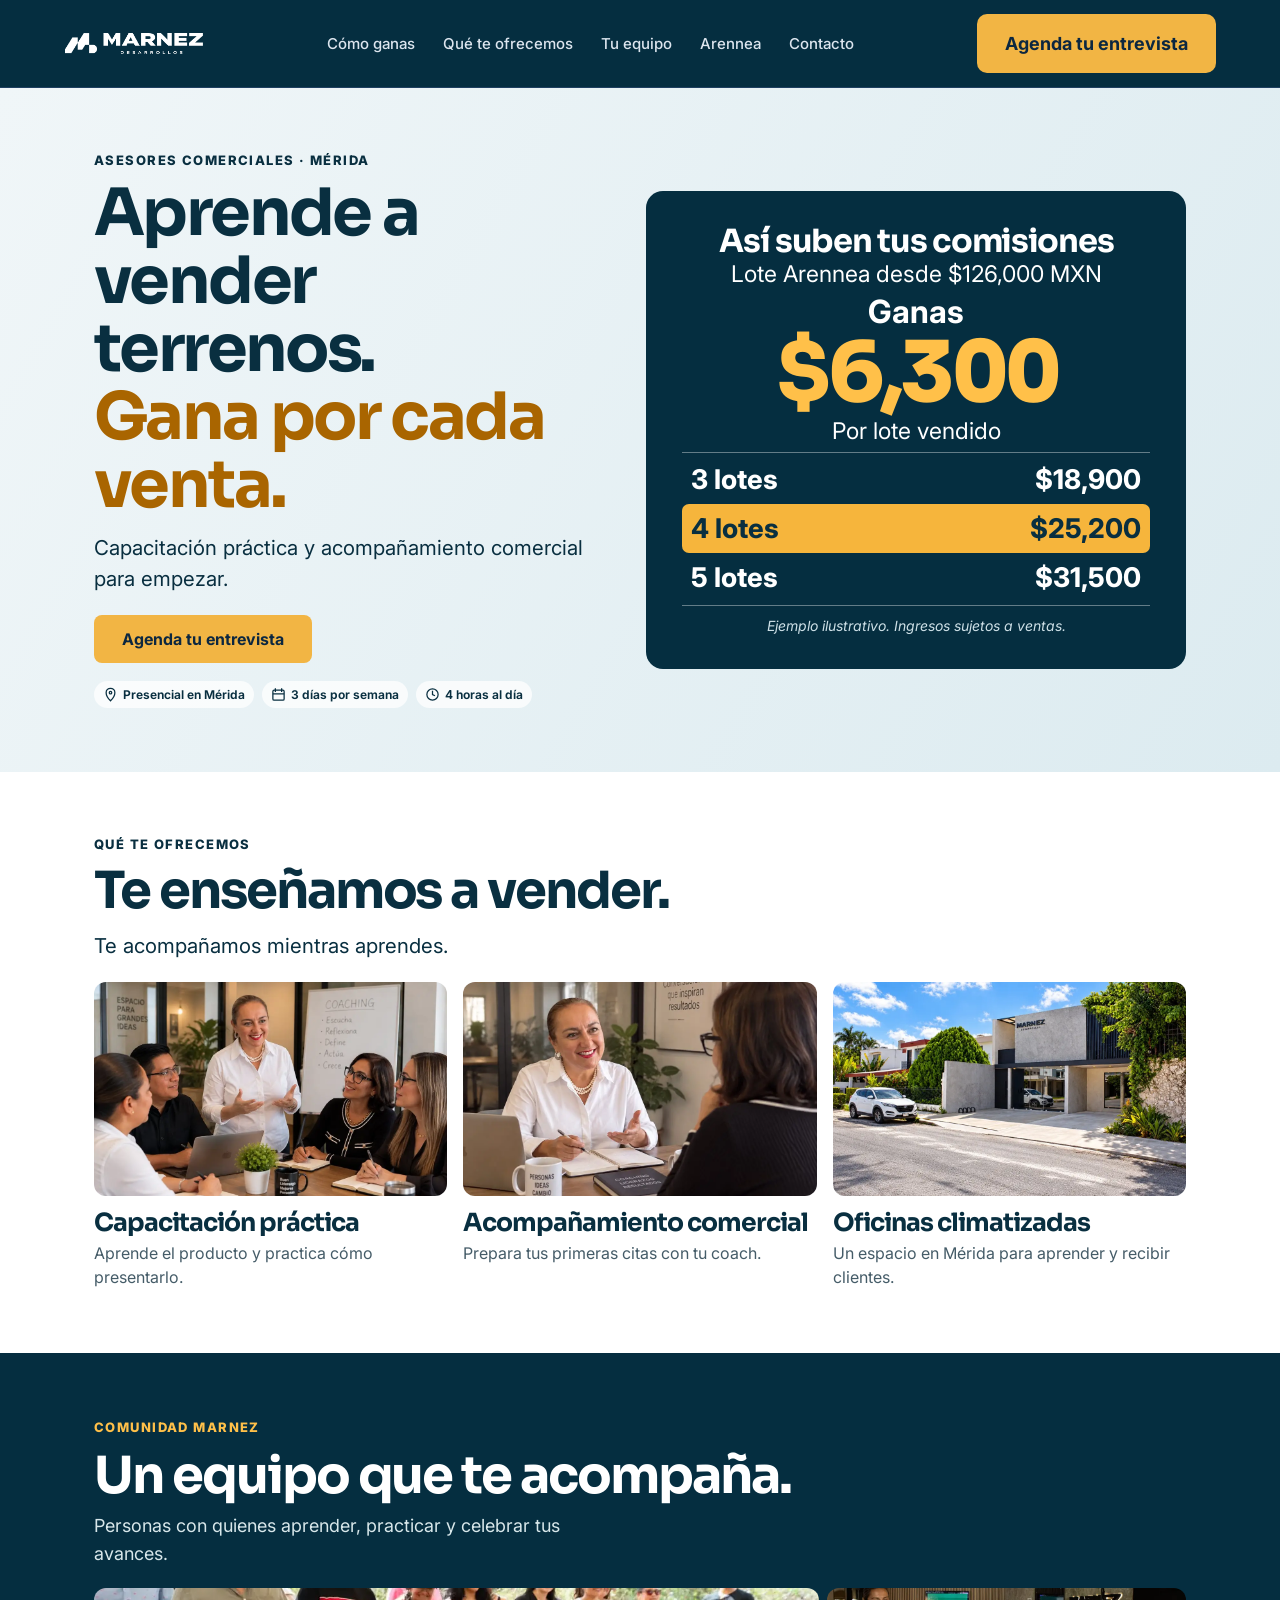
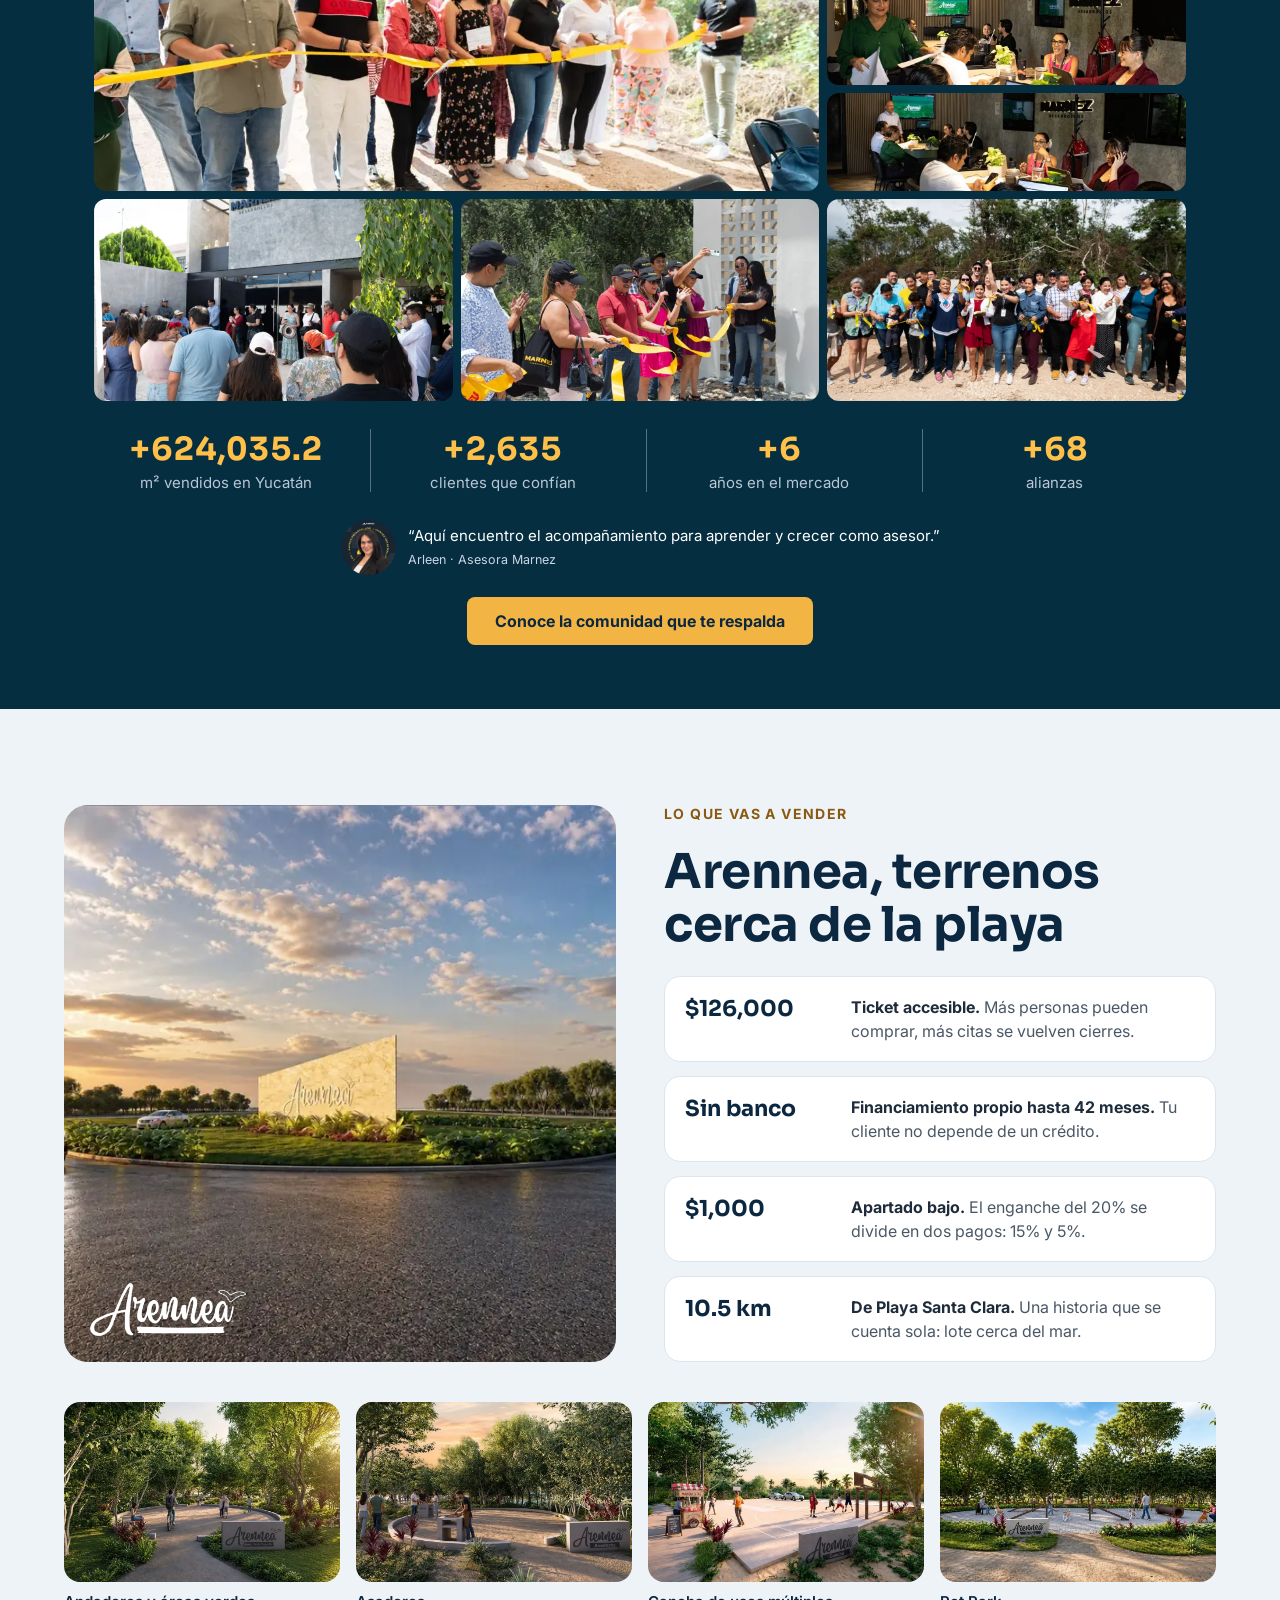
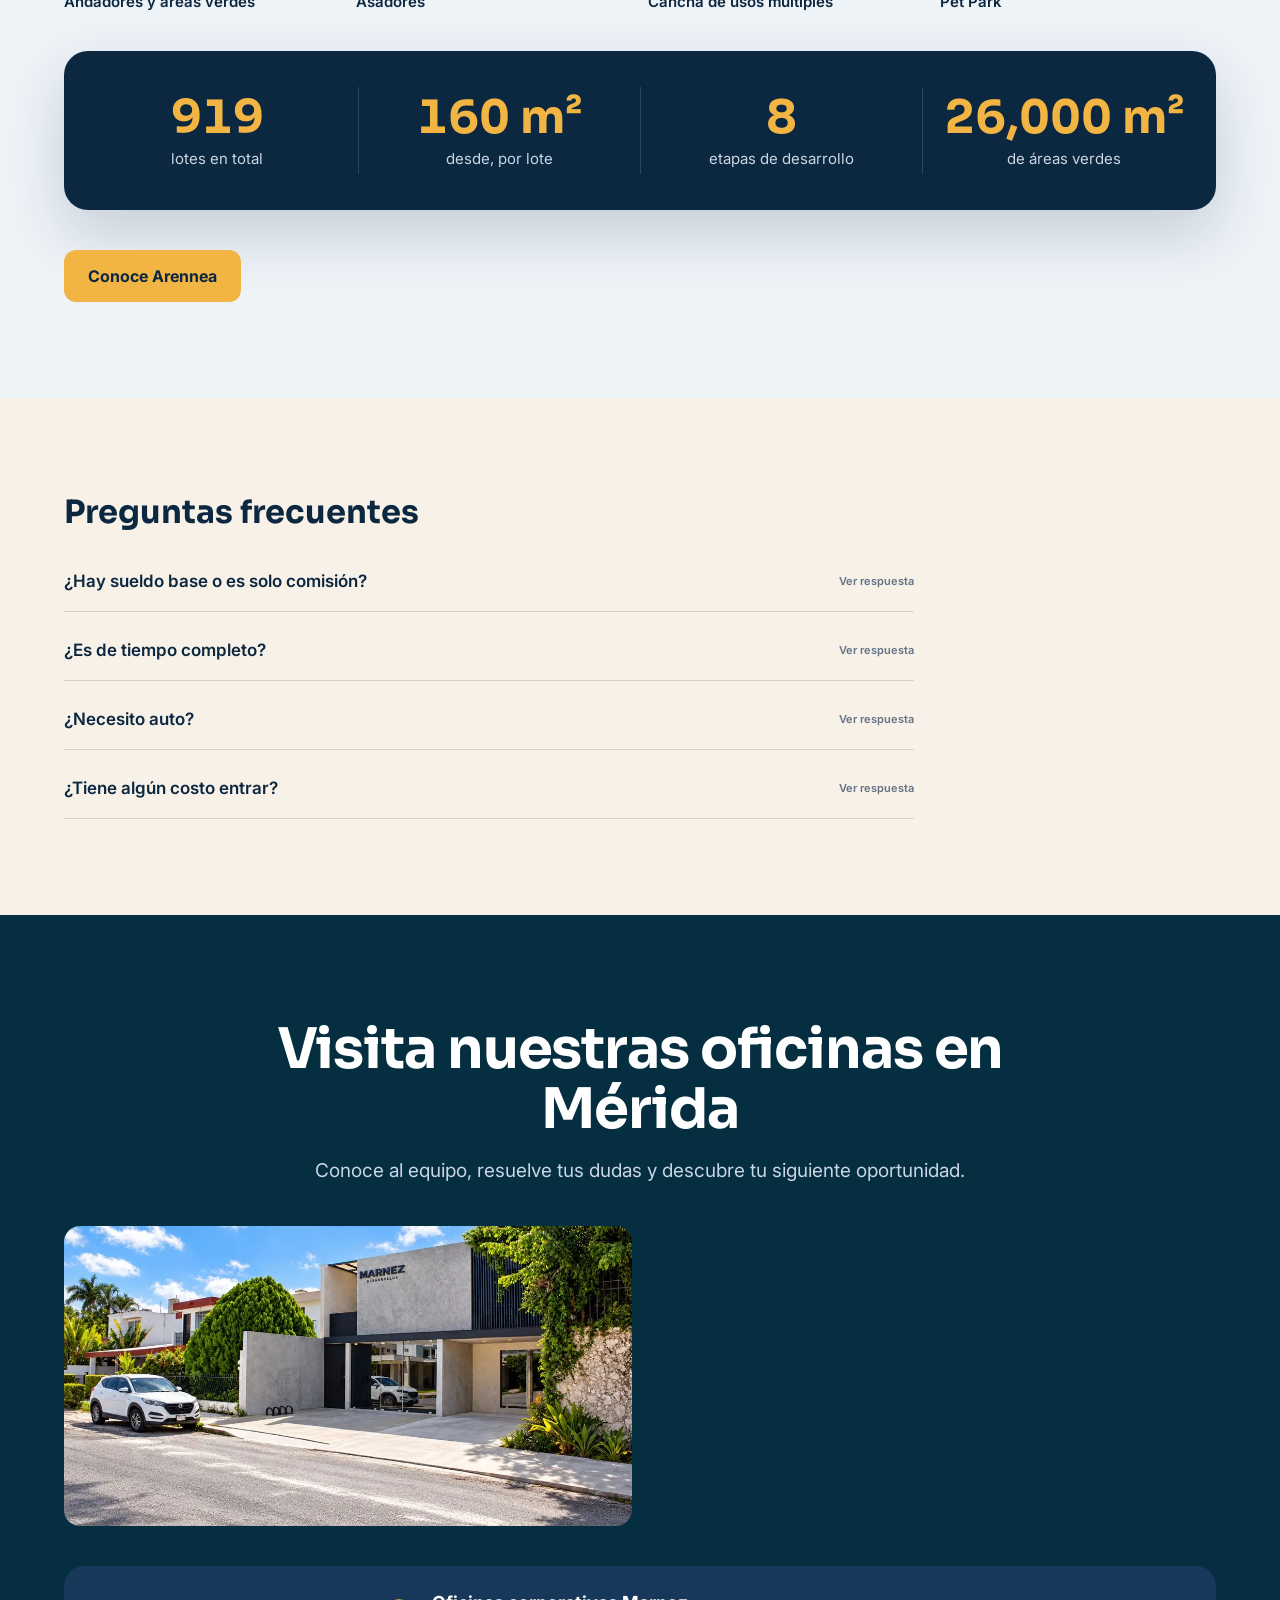
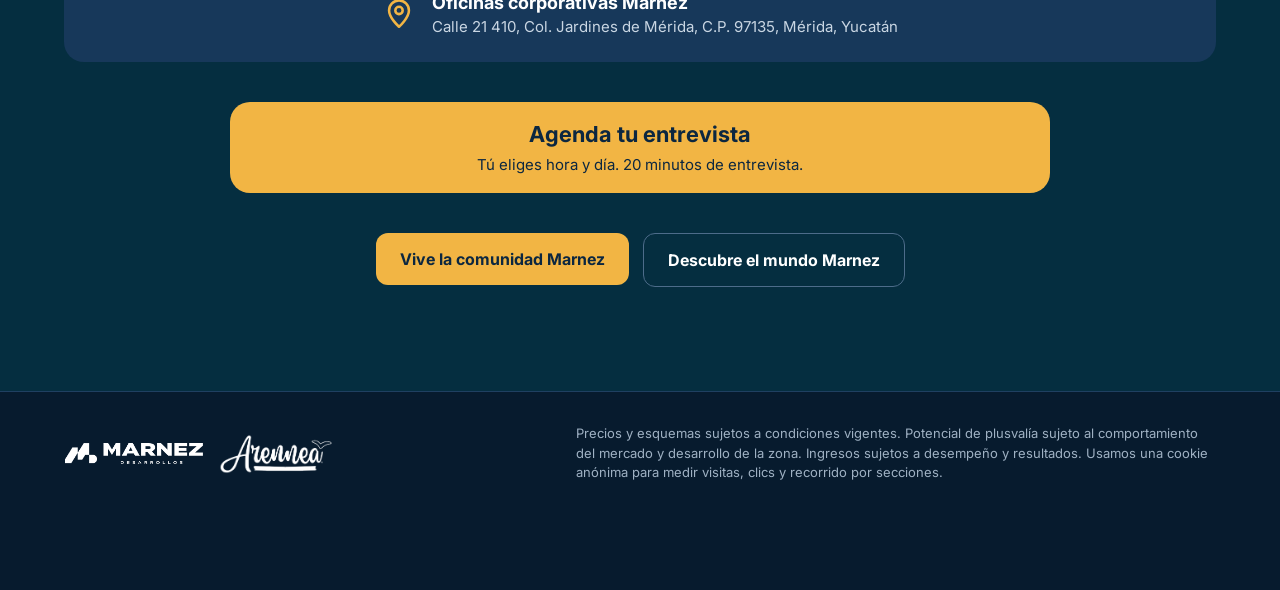
==== commit bb5c21ae: "V8" ====
--- a/docs/index.html
+++ b/docs/index.html
@@ -32,7 +32,7 @@
 </header>
 
 <!-- 1 GANANCIAS (cuadro de comisiones) -->
-<section id="inicio" data-track-section="inicio" class="concept cover"><div class="wrap cover-grid"><div><p class="kicker"><site-copy data-copy="ref-role">Asesores comerciales · Mérida</site-copy></p><h1><site-copy data-copy="ref-title">Aprende a vender terrenos.</site-copy> <em><site-copy data-copy="ref-accent">Gana por cada venta.</site-copy></em></h1><p class="lead"><site-copy data-copy="ref-lead">Capacitación práctica y acompañamiento comercial para empezar.</site-copy></p><a class="action" data-link="url-inicio" href="https://calendly.com/d/dvv8-h2z-jv6/asesor-comercial-inmobiliario" data-cta-location="inicio"><site-copy data-copy="btn-como">Agenda tu entrevista</site-copy></a><div class="chips"><span><svg aria-hidden="true" viewBox="0 0 24 24" fill="none" stroke="currentColor" stroke-width="2"><path d="M12 22s7-7 7-13a7 7 0 1 0-14 0c0 6 7 13 7 13Z"/><circle cx="12" cy="9" r="2"/></svg><site-copy data-copy="ref-chip0">Presencial en Mérida</site-copy></span><span><svg aria-hidden="true" viewBox="0 0 24 24" fill="none" stroke="currentColor" stroke-width="2"><rect x="3" y="5" width="18" height="16" rx="2"/><path d="M7 2v6m10-6v6M3 11h18"/></svg><site-copy data-copy="ref-chip1">3 días por semana</site-copy></span><span><svg aria-hidden="true" viewBox="0 0 24 24" fill="none" stroke="currentColor" stroke-width="2"><circle cx="12" cy="12" r="9"/><path d="M12 6v6l4 2"/></svg><site-copy data-copy="ref-chip2">4 horas al día</site-copy></span></div></div><aside id="ganancias" class="earn"><h2><site-copy data-copy="ref-table">Así suben tus comisiones</site-copy></h2><p><site-copy data-copy="v4-copy-061">Lote Arennea desde</site-copy> <site-copy data-copy="v4-copy-062">$126,000 MXN</site-copy></p><p class="earn-verb"><site-copy data-copy="ref-earn-verb">Ganas</site-copy></p><strong class="rate"><site-copy data-copy="v4-copy-064">$6,300</site-copy></strong><p><site-copy data-copy="ref-lote">Por lote vendido</site-copy></p><ul><li><site-copy data-copy="manual-v4-copy-065">3 lotes</site-copy><b><site-copy data-copy="manual-v4-copy-066">$18,900</site-copy></b></li><li><site-copy data-copy="manual-v4-copy-067">4 lotes</site-copy><b><site-copy data-copy="manual-v4-copy-068">$25,200</site-copy></b></li><li><site-copy data-copy="manual-v4-copy-069">5 lotes</site-copy><b><site-copy data-copy="manual-v4-copy-070">$31,500</site-copy></b></li></ul><small><site-copy data-copy="v4-copy-071">Ejemplo ilustrativo.</site-copy></small></aside></div></section><!-- 2 VENDE TERRENOS (hero) -->
+<section id="inicio" data-track-section="inicio" class="concept cover"><div class="wrap cover-grid"><div><p class="kicker"><site-copy data-copy="ref-role">Asesores comerciales · Mérida</site-copy></p><h1><site-copy data-copy="ref-title">Aprende a vender terrenos.</site-copy> <em><site-copy data-copy="ref-accent">Gana por cada venta.</site-copy></em></h1><p class="lead"><site-copy data-copy="ref-lead">Capacitación práctica y acompañamiento comercial para empezar.</site-copy></p><a class="action" data-link="url-inicio" href="https://calendly.com/d/dvv8-h2z-jv6/asesor-comercial-inmobiliario" data-cta-location="inicio"><site-copy data-copy="btn-como">Agenda tu entrevista</site-copy></a><div class="chips"><span><svg aria-hidden="true" viewBox="0 0 24 24" fill="none" stroke="currentColor" stroke-width="2"><path d="M12 22s7-7 7-13a7 7 0 1 0-14 0c0 6 7 13 7 13Z"/><circle cx="12" cy="9" r="2"/></svg><site-copy data-copy="ref-chip0">Presencial en Mérida</site-copy></span><span><svg aria-hidden="true" viewBox="0 0 24 24" fill="none" stroke="currentColor" stroke-width="2"><rect x="3" y="5" width="18" height="16" rx="2"/><path d="M7 2v6m10-6v6M3 11h18"/></svg><site-copy data-copy="ref-chip1">3 días por semana</site-copy></span><span><svg aria-hidden="true" viewBox="0 0 24 24" fill="none" stroke="currentColor" stroke-width="2"><circle cx="12" cy="12" r="9"/><path d="M12 6v6l4 2"/></svg><site-copy data-copy="ref-chip2">4 horas al día</site-copy></span></div></div><aside id="ganancias" class="earn"><h2><site-copy data-copy="ref-table">Así suben tus comisiones</site-copy></h2><p><site-copy data-copy="v4-copy-061">Lote Arennea desde</site-copy> <site-copy data-copy="v4-copy-062">$126,000 MXN</site-copy></p><p class="earn-verb"><site-copy data-copy="ref-earn-verb">Ganas</site-copy></p><strong class="rate"><site-copy data-copy="v4-copy-064">$6,300</site-copy></strong><p><site-copy data-copy="ref-lote">Por lote vendido</site-copy></p><ul><li><site-copy data-copy="manual-v4-copy-065">3 lotes</site-copy><b><site-copy data-copy="manual-v4-copy-066">$18,900</site-copy></b></li><li><site-copy data-copy="manual-v4-copy-067">4 lotes</site-copy><b><site-copy data-copy="manual-v4-copy-068">$25,200</site-copy></b></li><li><site-copy data-copy="manual-v4-copy-069">5 lotes</site-copy><b><site-copy data-copy="manual-v4-copy-070">$31,500</site-copy></b></li></ul><small><site-copy data-copy="v4-copy-071">Ejemplo ilustrativo. Ingresos sujetos a ventas.</site-copy></small></aside></div></section><!-- 2 VENDE TERRENOS (hero) -->
 <!-- 3 RUTA -->
 <section class="concept offer" id="beneficios" data-track-section="beneficios"><div class="wrap"><p class="kicker"><site-copy data-copy="ref-offer">Qué te ofrecemos</site-copy></p><h2><site-copy data-copy="ref-teach">Te enseñamos a vender.</site-copy></h2><p class="lead"><site-copy data-copy="ref-learn">Te acompañamos mientras aprendes.</site-copy></p><div class="benefit-grid"><article><img src="assets/ruta-capacitacion.jpg" data-copy-alt="v4-copy-080" alt="Capacitación comercial en equipo" loading="lazy"><h3><site-copy data-copy="ref-benefit0">Capacitación práctica</site-copy></h3><p><site-copy data-copy="ref-desc0">Aprende el producto y practica cómo presentarlo.</site-copy></p></article><article><img src="assets/ruta-coaching.jpg" data-copy-alt="v4-copy-085" alt="Coaching individual acompañado" loading="lazy"><h3><site-copy data-copy="ref-benefit1">Acompañamiento comercial</site-copy></h3><p><site-copy data-copy="ref-desc1">Prepara tus primeras citas con tu coach.</site-copy></p></article><article><img src="assets/imagen-07.jpg" data-copy-alt="v4-copy-116" alt="Oficinas Marnez" loading="lazy"><h3><site-copy data-copy="ref-benefit2">Oficinas climatizadas</site-copy></h3><p><site-copy data-copy="ref-desc2">Un espacio en Mérida para aprender y recibir clientes.</site-copy></p></article></div></div></section><section id="comunidad" class="concept team" data-track-section="comunidad"><div class="wrap"><p class="kicker"><site-copy data-copy="ref-community">Comunidad Marnez</site-copy></p><h2><site-copy data-copy="ref-team">Un equipo que te acompaña.</site-copy></h2><p class="lead"><site-copy data-copy="ref-people">Personas con quienes aprender, practicar y celebrar tus avances.</site-copy></p><div class="mosaic"><img src="assets/imagen-02.jpg" data-copy-alt="v4-copy-017" alt="Comunidad Marnez" loading="lazy"><img src="assets/imagen-03.jpg" data-copy-alt="v4-copy-074" alt="Asesores Marnez trabajando en equipo" loading="lazy"><img src="assets/imagen-04.jpg" data-copy-alt="v4-copy-075" alt="Sesión de trabajo del equipo Marnez" loading="lazy"><img src="assets/imagen-14.jpg" data-copy-alt="v4-copy-145" alt="Comunidad Marnez" loading="lazy"><img src="assets/imagen-15.jpg" data-copy-alt="v4-copy-149" alt="Inauguración Marnez" loading="lazy"><img src="assets/imagen-05.jpg" data-copy-alt="v4-copy-076" alt="Equipo comercial Marnez" loading="lazy"></div><div class="facts"><div style="display: flex; flex-direction: column; gap: 4px;"><strong style="font-family: Sora, sans-serif; font-size: 32px; color: #FFFFFF;"><span data-count="671300.4" data-decimals="1"><site-copy data-copy="v4-copy-022">+671,300.4</site-copy></span></strong><span style="color: #B9C6D3; font-size: 15px;"><site-copy data-copy="v4-copy-023">m² vendidos en Yucatán</site-copy></span></div>
 <div style="display: flex; flex-direction: column; gap: 4px;"><strong style="font-family: Sora, sans-serif; font-size: 32px; color: #FFFFFF;"><span data-count="2835"><site-copy data-copy="v4-copy-024">+2,835</site-copy></span></strong><span style="color: #B9C6D3; font-size: 15px;"><site-copy data-copy="v4-copy-025">clientes que confían</site-copy></span></div>
--- a/docs/styles.css
+++ b/docs/styles.css
@@ -48,7 +48,7 @@
 .concept .wrap{width:min(1180px,100%);margin:auto;padding:clamp(32px,5vw,72px) clamp(18px,3.5vw,44px)}
 .concept h1,.concept h2,.concept h3{font-family:Sora,Inter,system-ui,sans-serif;line-height:1.04;letter-spacing:-.04em;margin:0}
 .cover{background:linear-gradient(120deg,#f0f6f8,#dcebf0)}
-.cover-grid{display:grid;grid-template-columns:1.28fr 1fr;gap:clamp(24px,4vw,55px);align-items:center}
+.cover-grid{display:grid;grid-template-columns:minmax(0,1fr) minmax(0,1.08fr);gap:clamp(24px,4vw,55px);align-items:center}
 .concept .kicker,#comunidad .kicker{font-weight:800;letter-spacing:.11em;text-transform:uppercase;font-size:13px;margin:0 0 12px}
 .cover h1{font-size:clamp(40px,5.1vw,72px);max-width:13em}.cover em{display:block;color:#a96500;font-style:normal}
 .concept .lead{font-size:clamp(17px,1.6vw,22px);line-height:1.5;margin:14px 0 20px;max-width:44ch}
@@ -64,12 +64,12 @@
 @media(max-width:700px){.team .facts{grid-template-columns:repeat(2,minmax(0,1fr))}.team .facts>div{min-width:0}.team .facts strong{font-size:clamp(21px,5.7vw,29px)!important}}
 
 /* Comisiones por lote vendido */
-.earn{box-sizing:border-box;width:100%;max-width:400px;justify-self:center;min-width:0;padding:16px clamp(16px,2vw,24px);container-type:inline-size}
-.earn h2{font-size:clamp(19px,7cqw,25px)}
-.earn p{margin:3px 0;font-size:clamp(15px,5.6cqw,19px);line-height:1.2}
-.earn .earn-verb{margin:4px 0 0;font-weight:700;font-size:clamp(19px,7cqw,25px)}
-.earn .rate{font-size:clamp(40px,18cqw,64px);line-height:1}
+.earn{box-sizing:border-box;width:100%;max-width:580px;justify-self:center;min-width:0;padding:clamp(20px,3vw,34px) clamp(16px,3vw,36px);container-type:inline-size}
+.earn h2{font-size:clamp(19px,7cqw,32px)}
+.earn p{margin:3px 0;font-size:clamp(15px,5.6cqw,23px);line-height:1.2}
+.earn .earn-verb{margin:4px 0 0;font-weight:700;font-size:clamp(19px,7cqw,32px)}
+#ganancias .rate{font-size:clamp(44px,18cqw,84px)!important;line-height:1}
 .earn ul{padding:2px 0;margin:6px 0 9px}
-.earn li{gap:8px;padding:4px clamp(8px,4cqw,16px);font-size:clamp(17px,6.5cqw,24px);line-height:1.15;font-weight:750}
+.earn li{gap:8px;padding:9px clamp(5px,2cqw,12px);font-size:clamp(16px,5.8cqw,28px);line-height:1.15;font-weight:750}
 .earn li b{font-weight:inherit}
 .earn small{font-size:14px;font-style:italic}
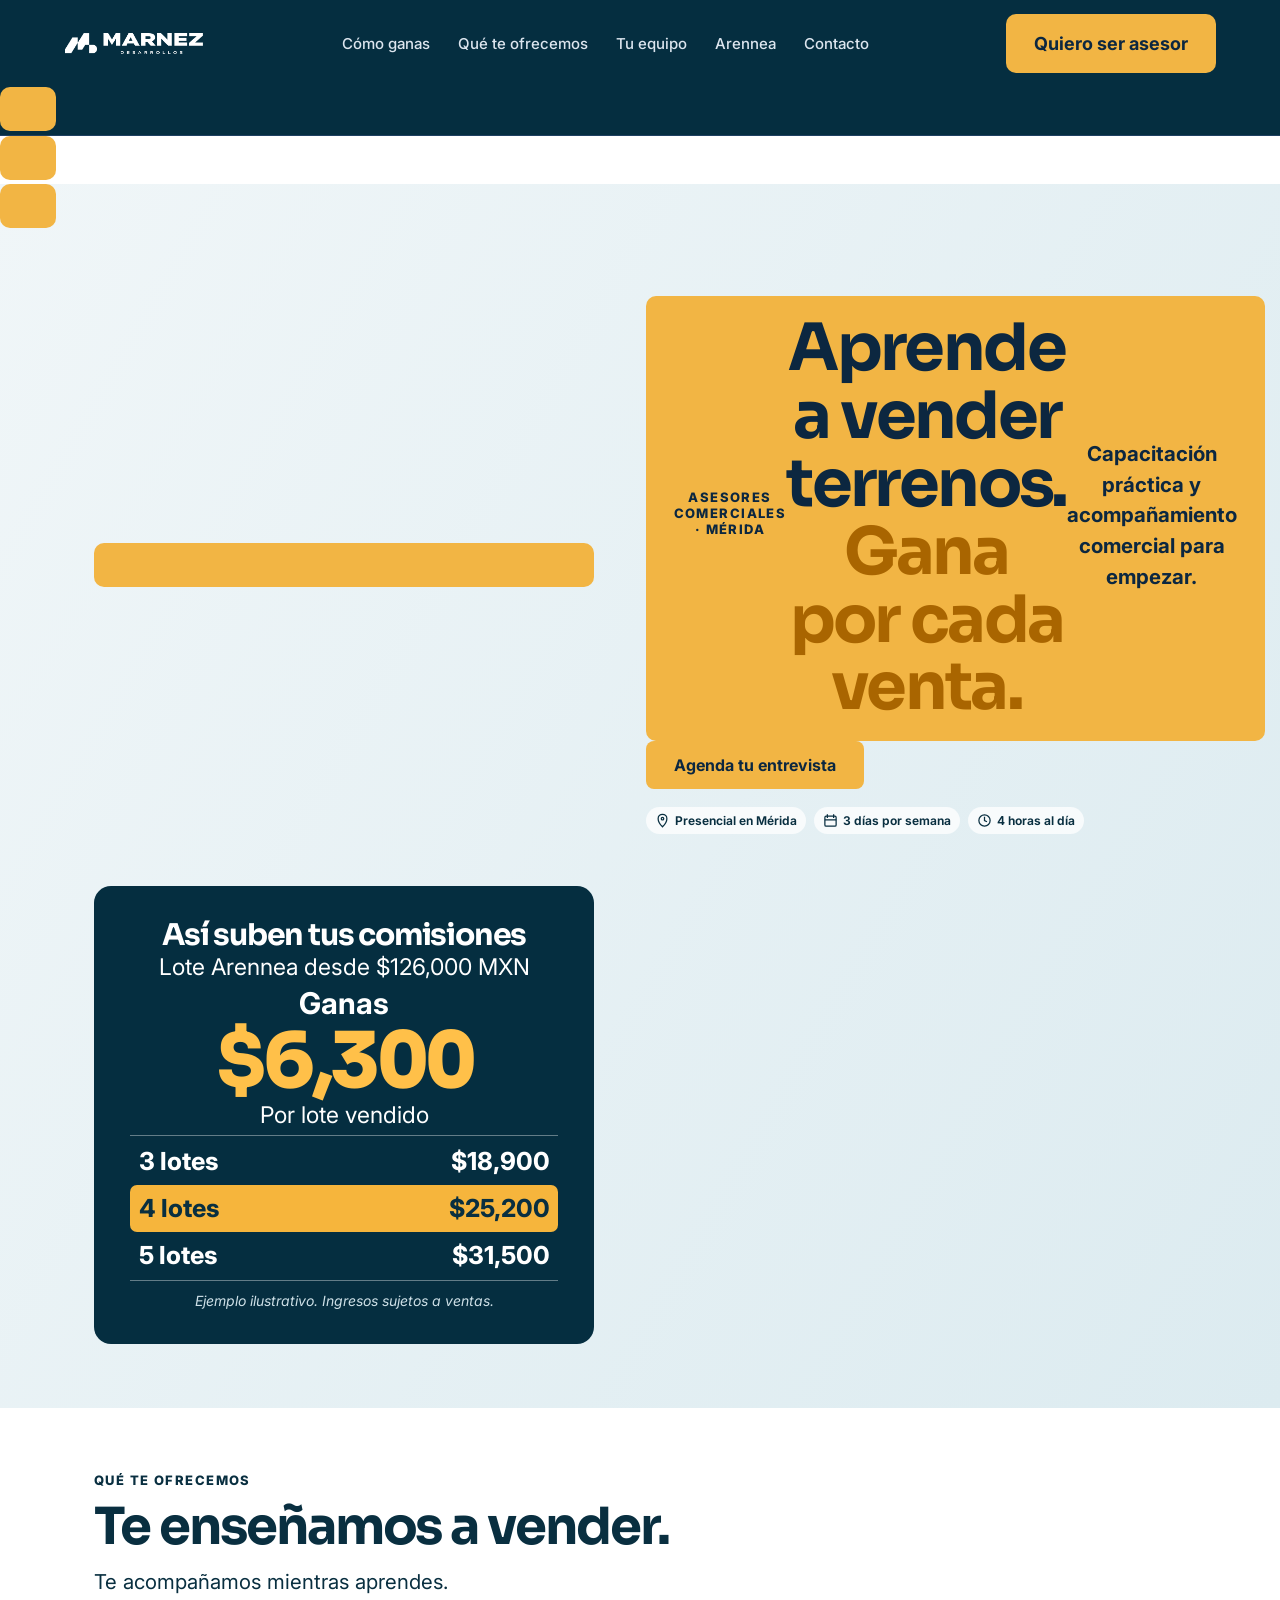
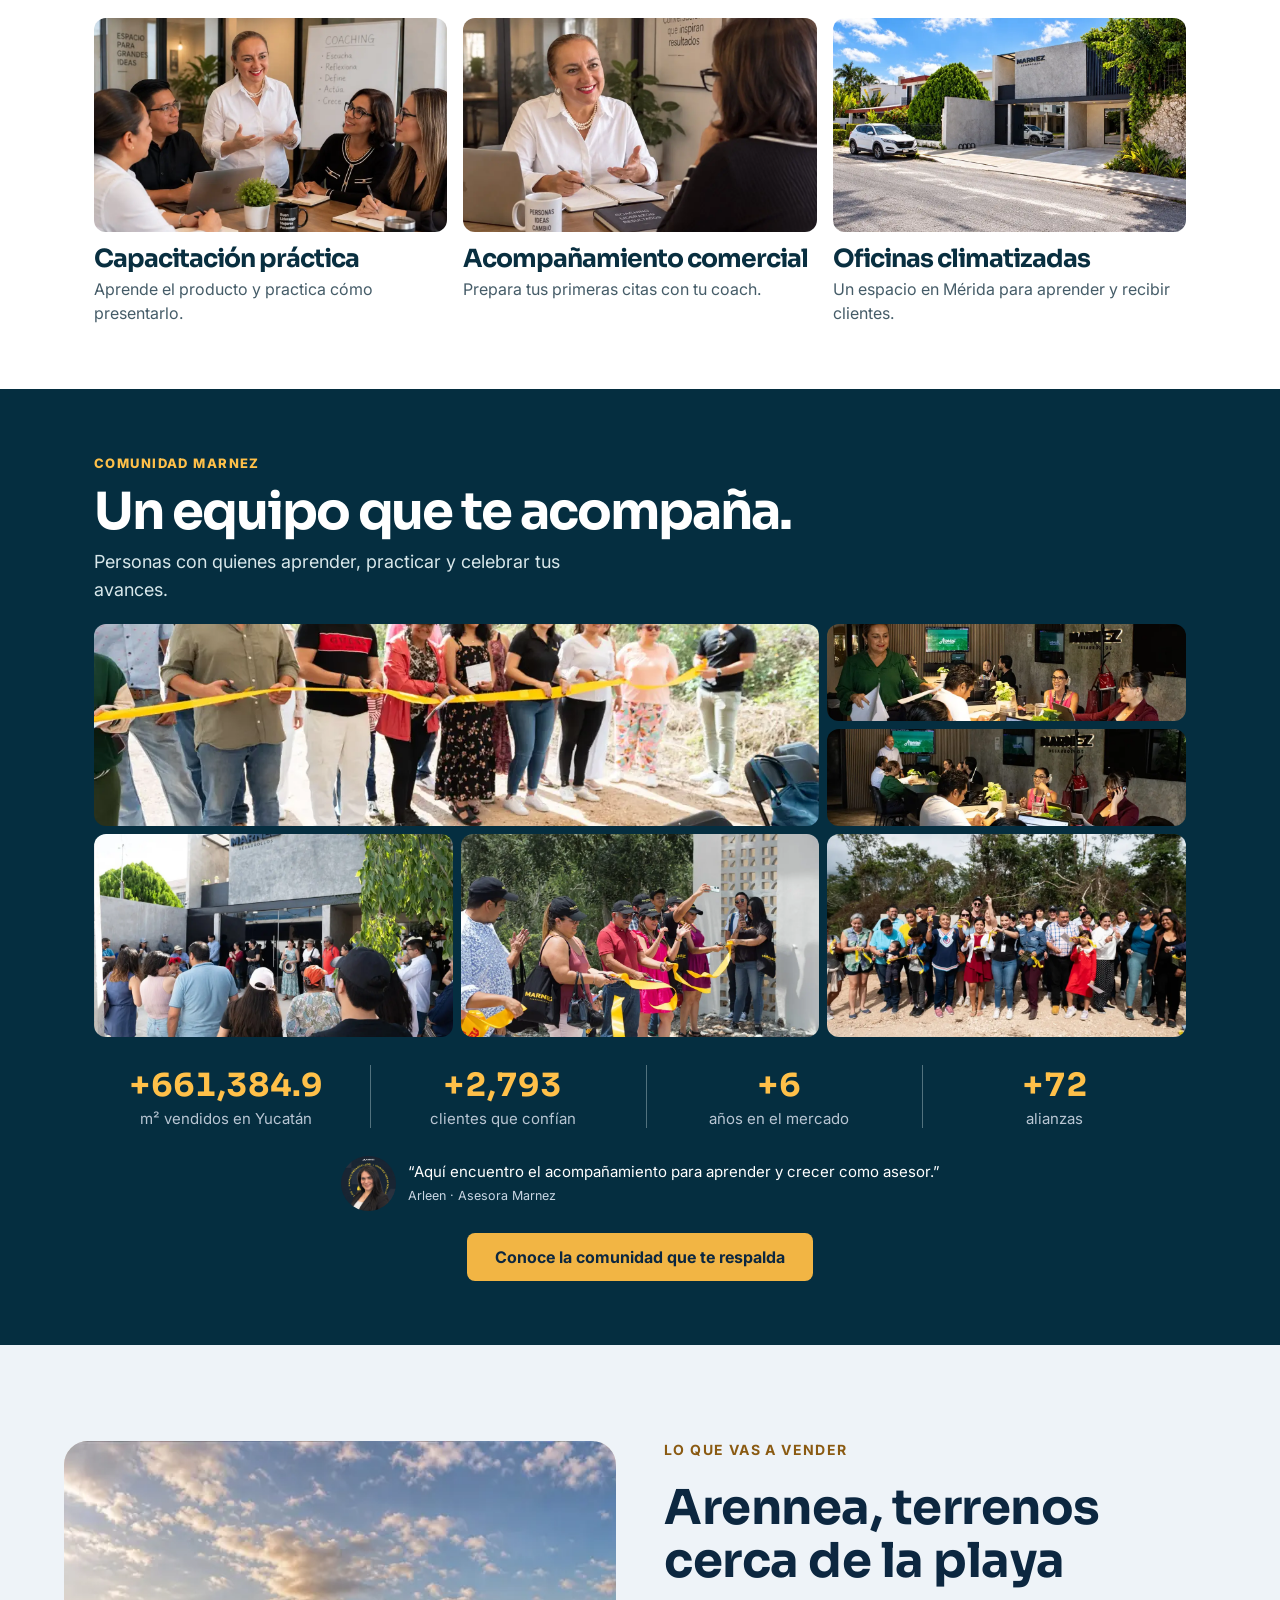
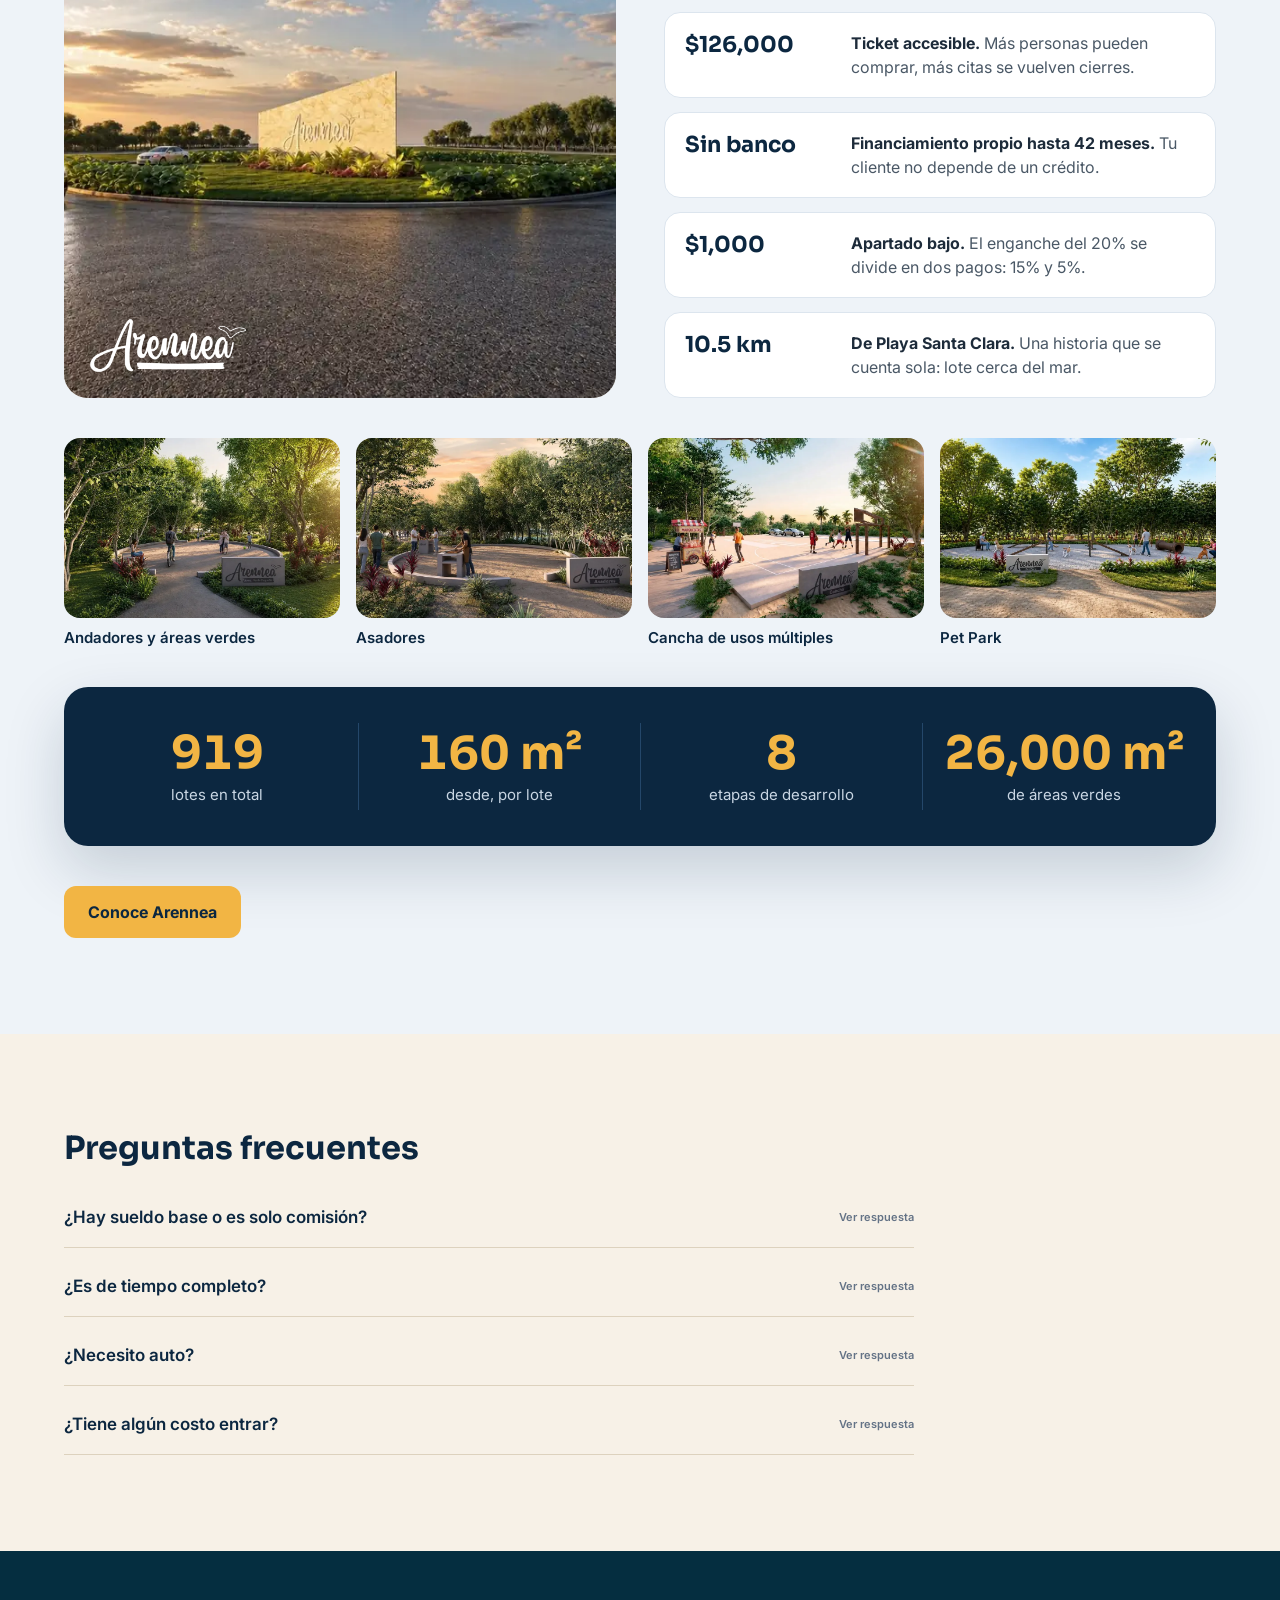
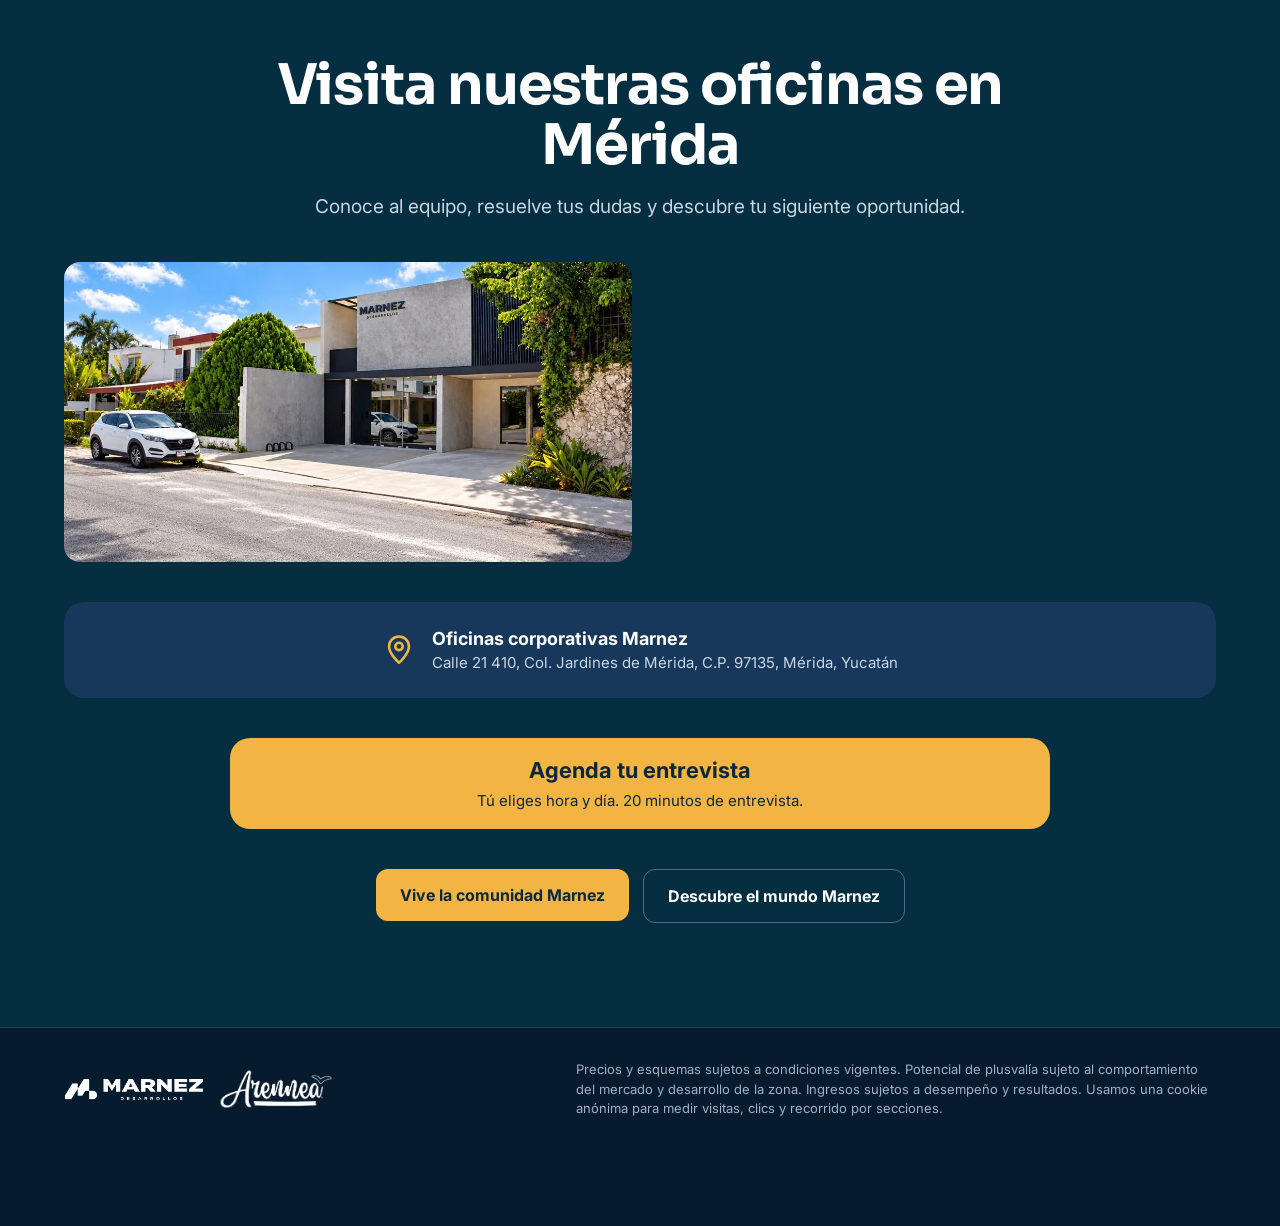
==== commit a3219e04: "Update index.html" ====
--- a/docs/index.html
+++ b/docs/index.html
@@ -27,7 +27,7 @@
 <a href="#arennea" style="color: #DCE5EE; text-decoration: none; font-size: 15px; font-weight: 500;" data-link="url-3"><site-copy data-copy="v4-copy-008">Arennea</site-copy></a>
 <a href="#contacto" style="color: #DCE5EE; text-decoration: none; font-size: 15px; font-weight: 500;" data-link="url-4"><site-copy data-copy="v4-copy-009">Contacto</site-copy></a>
 </nav>
-<a class="btn-main" href="https://calendly.com/d/dvv8-h2z-jv6/asesor-comercial-inmobiliario" style="background: #F2B544; color: #0C2740; text-decoration: none; font-weight: 700; font-size: 15px; padding: 12px 20px; border-radius: 10px; min-height: 44px; box-sizing: border-box; display: inline-flex; align-items: center;" data-cta-location="menu" data-link="url-menu"><site-copy data-copy="ref-navbook">Agenda tu entrevista</site-copy></a>
+<a class="btn-main" href="https://calendly.com/d/dvv8-h2z-jv6/asesor-comercial-inmobiliario" style="background: #F2B544; color: #0C2740; text-decoration: none; font-weight: 700; font-size: 15px; padding: 12px 20px; border-radius: 10px; min-height: 44px; box-sizing: border-box; display: inline-flex; align-items: center;" data-cta-location="menu" data-link="url-menu"><site-copy data-copy="ref-navbook">Quiero ser asesor</site-copy>
 </div>
 </header>
 
@@ -151,4 +151,4 @@
 
 
 <div class="floating-booking" inert><a class="btn-main" data-cta-location="flotante" href="https://calendly.com/d/dvv8-h2z-jv6/asesor-comercial-inmobiliario" data-link="url-flotante"><svg aria-hidden="true" width="22" height="22" viewBox="0 0 24 24" fill="none" stroke="currentColor" stroke-width="1.6"><rect x="3" y="5" width="18" height="16" rx="3"></rect><path d="M8 3v4m8-4v4M3 11h18m-11 5 2 2 4-4"></path></svg><span><site-copy data-copy="v4-copy-183">Agenda tu entrevista</site-copy></span><span aria-hidden="true">→</span></a></div><script src="script.js?v=20261103" defer></script></body>
-</html>+</html>
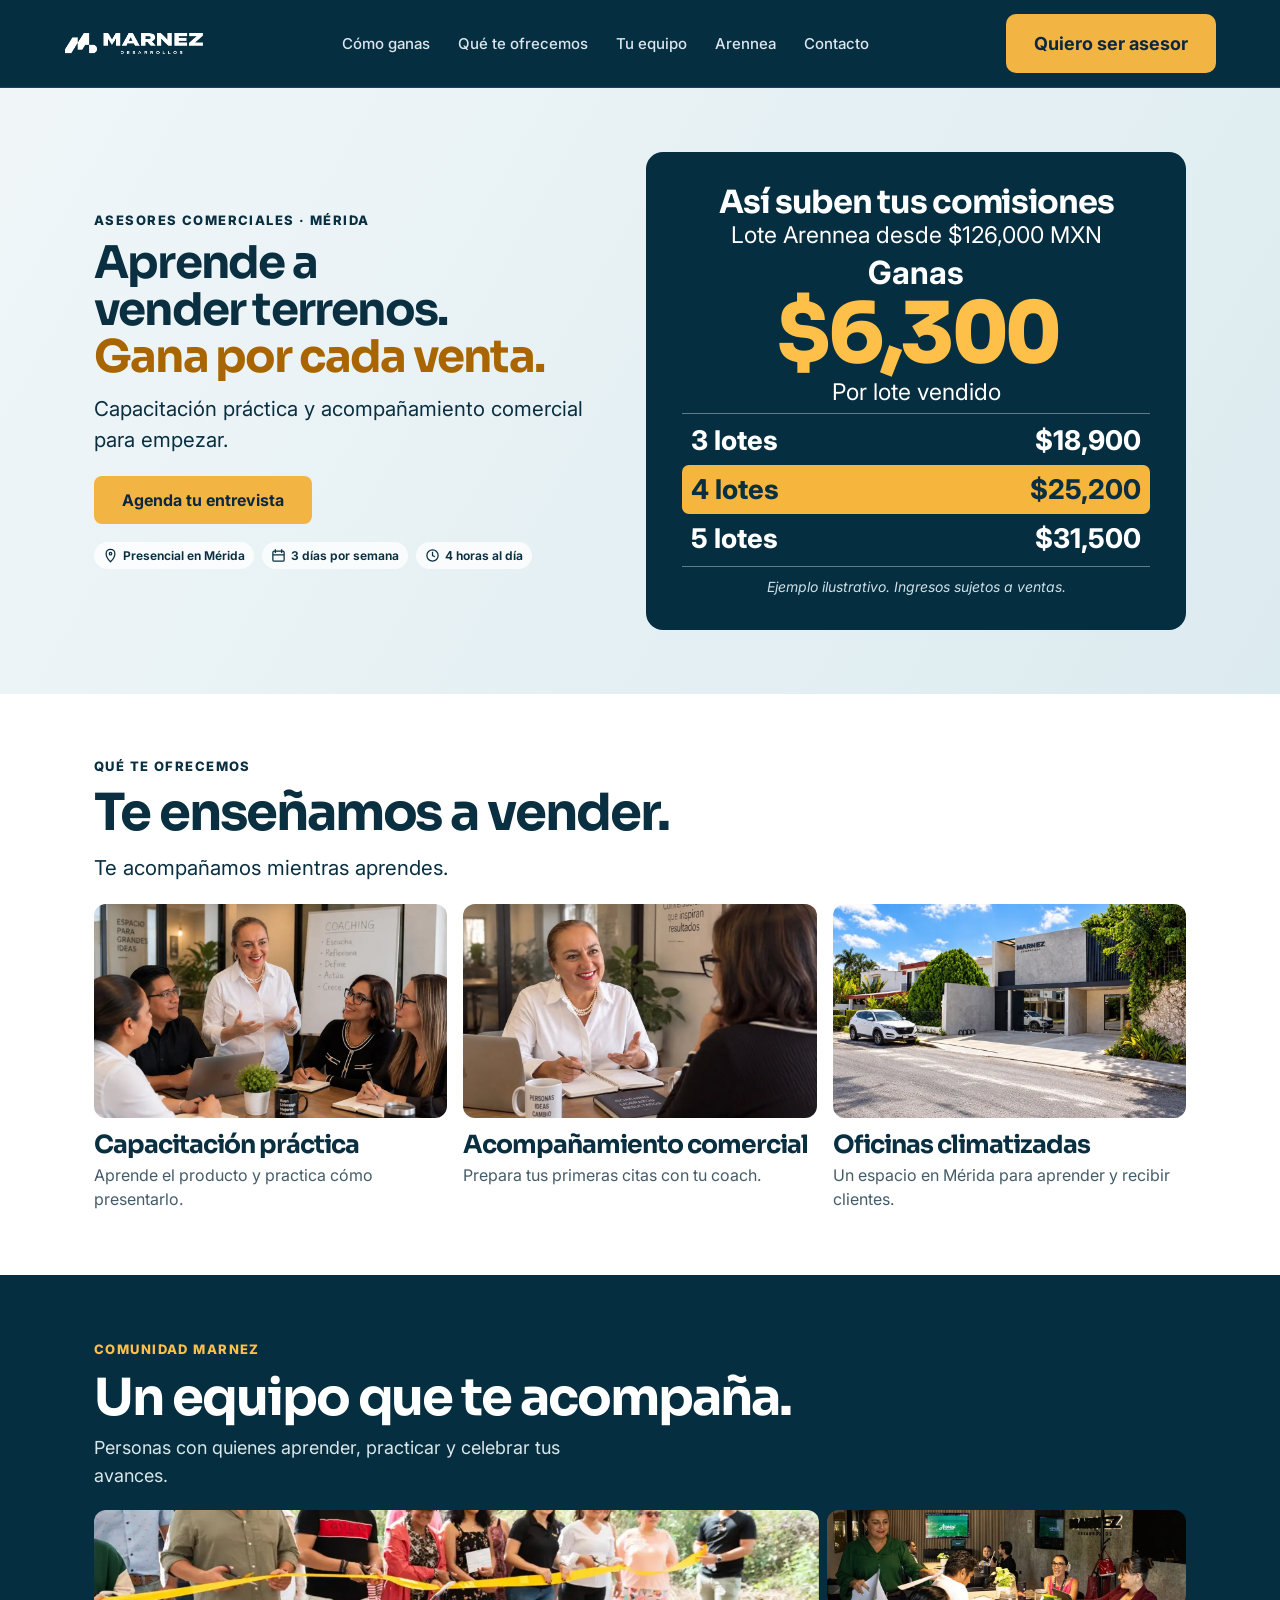
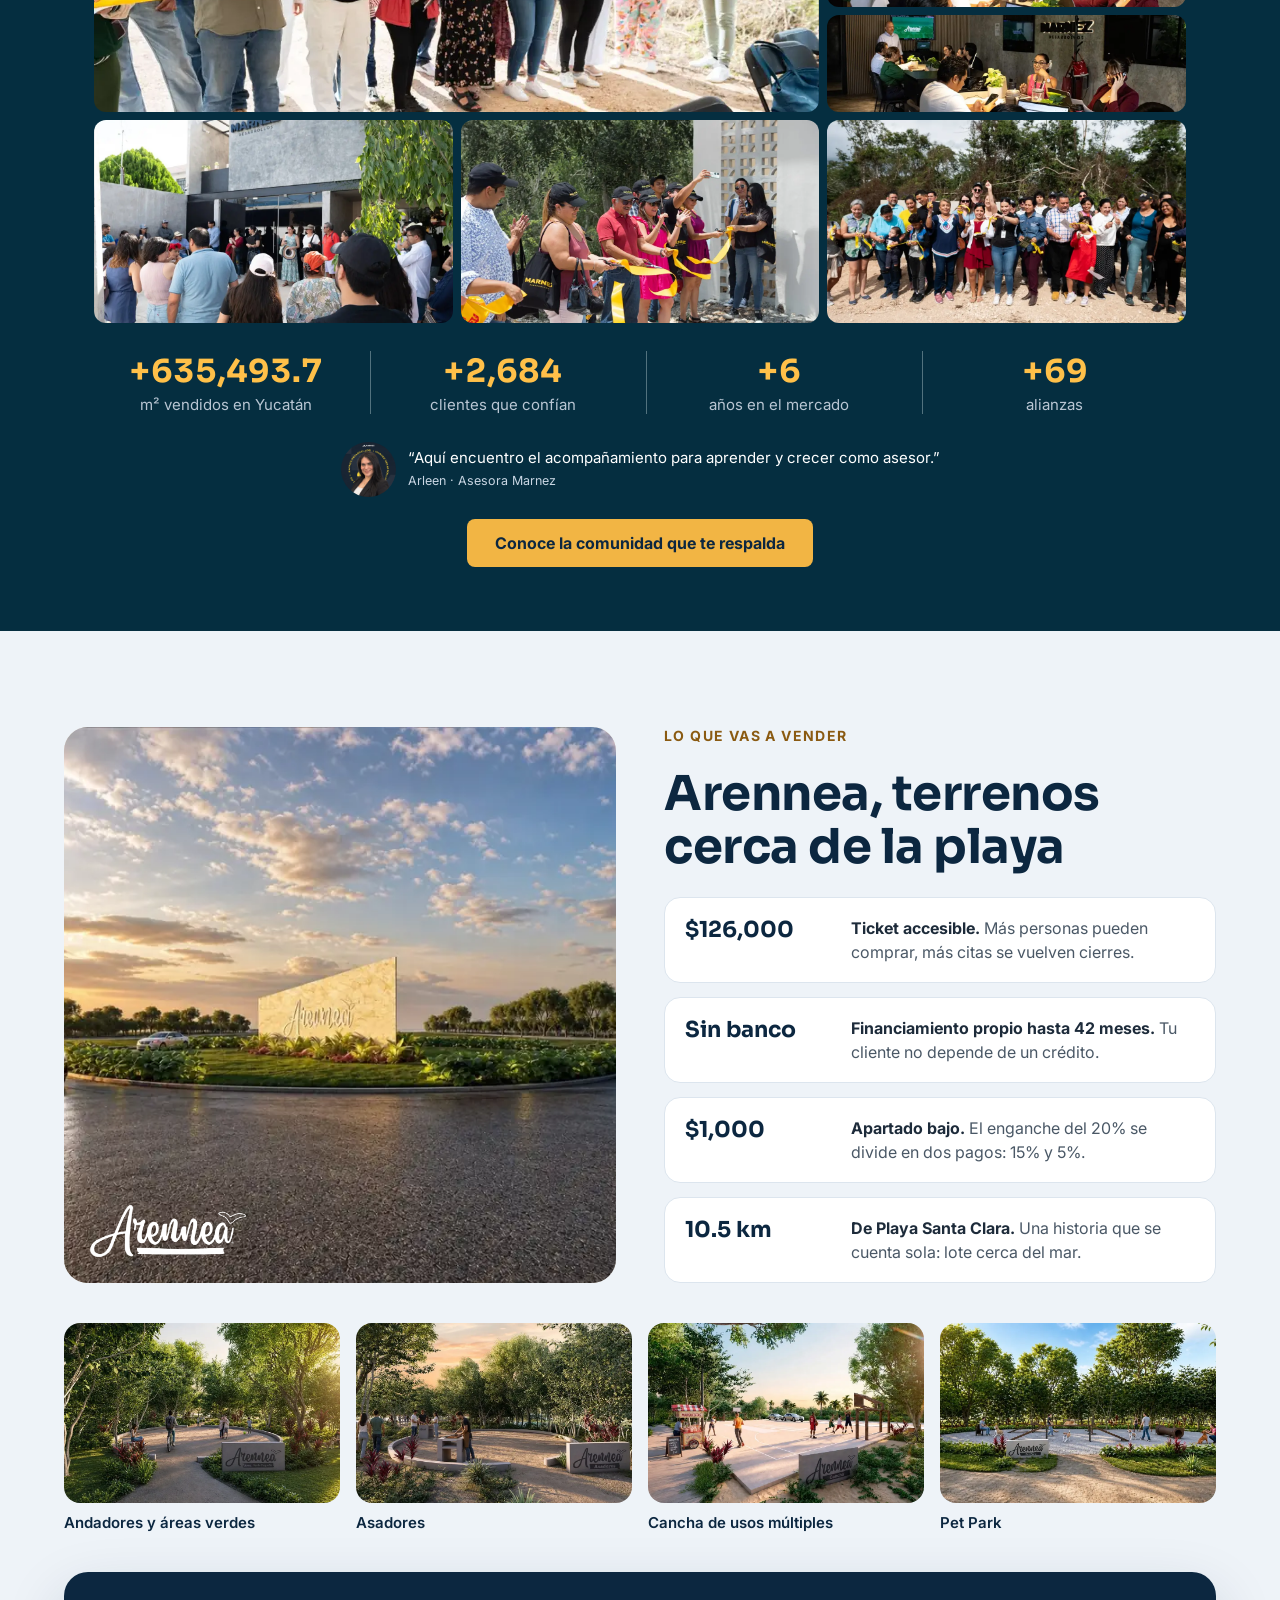
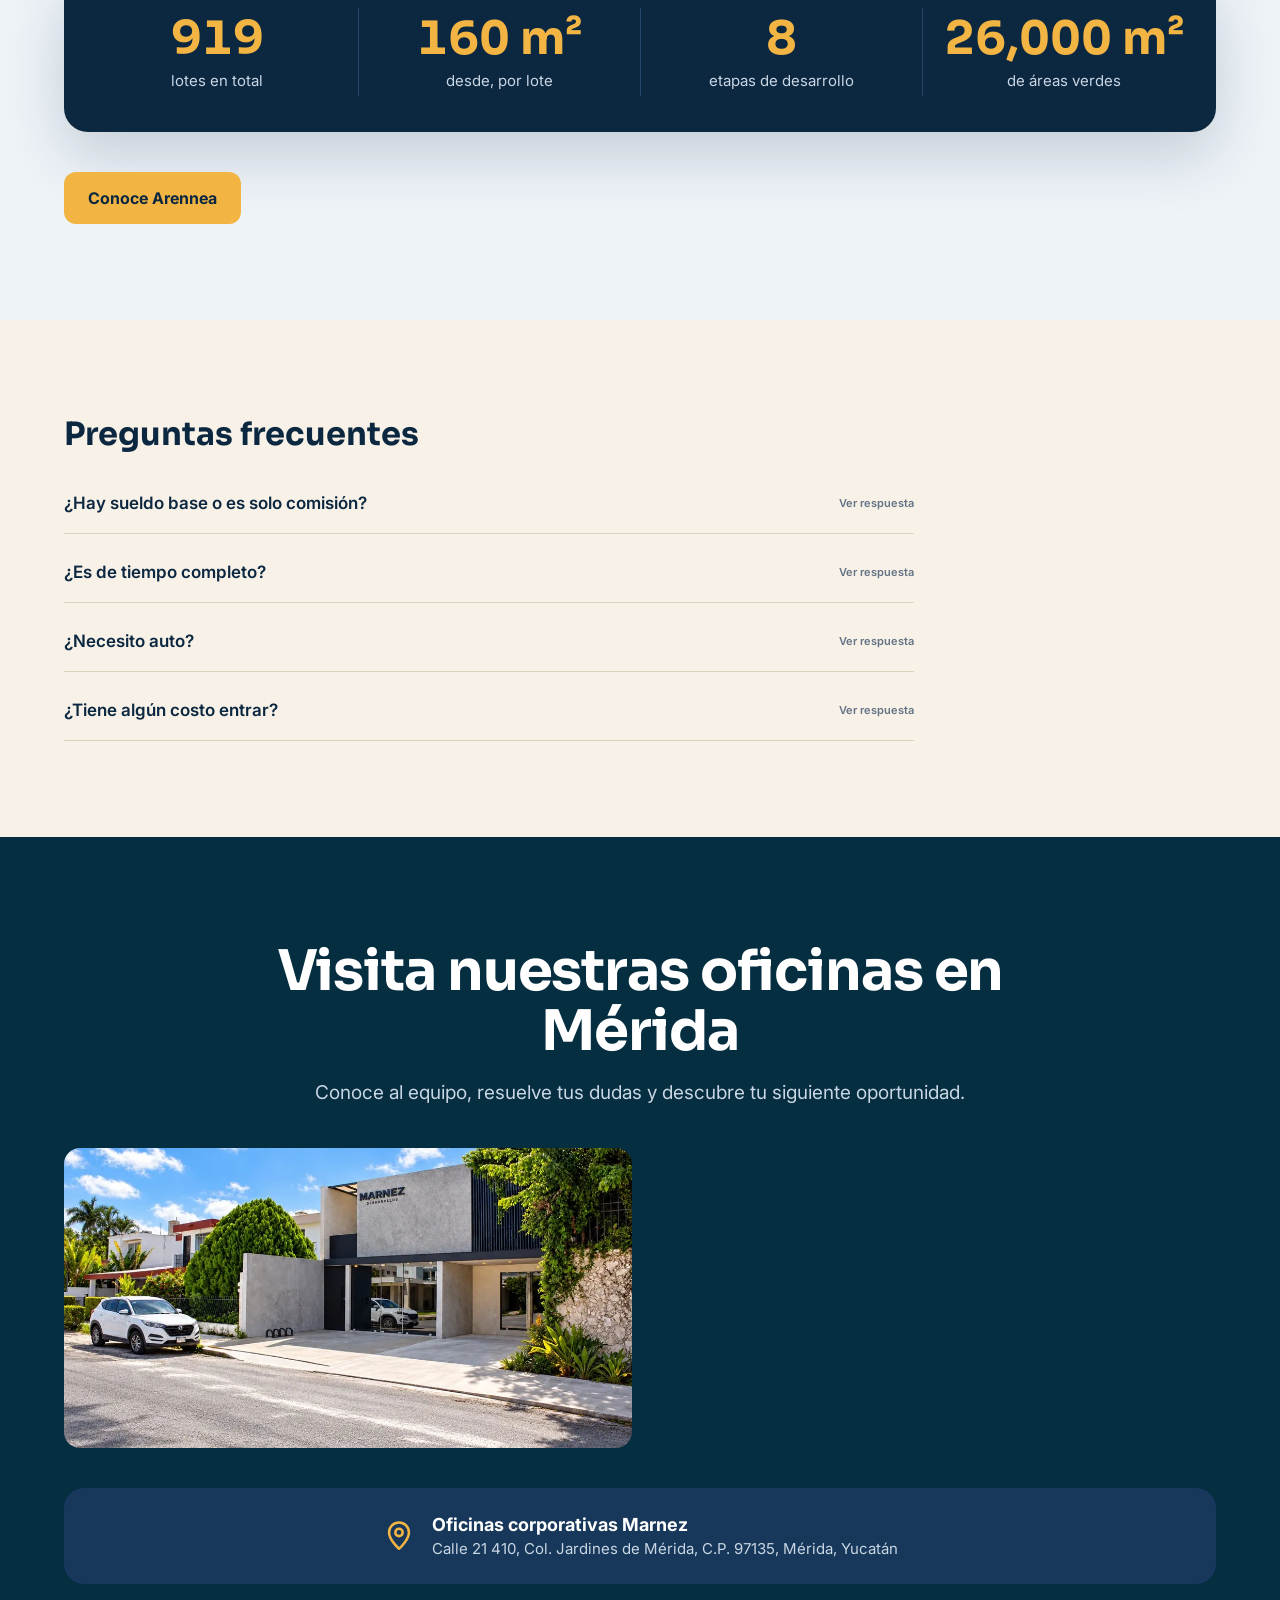
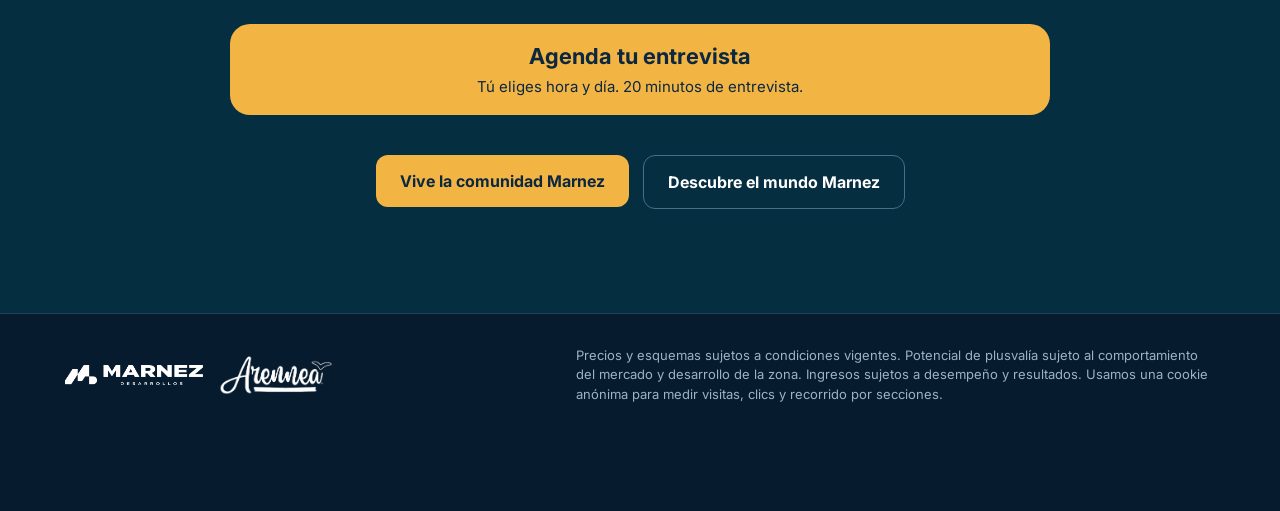
==== commit 07345826: "V9" ====
--- a/docs/index.html
+++ b/docs/index.html
@@ -6,7 +6,7 @@
 
 
 
-<link rel="stylesheet" href="styles.css?v=20261103b"><meta name="description" content="Crece como asesor inmobiliario con Marnez y Arennea. Capacitación, acompañamiento e ingresos por resultados. Agenda tu entrevista." data-copy-meta="v4-copy-002"></head>
+<link rel="stylesheet" href="styles.css?v=20261104-title"><meta name="description" content="Crece como asesor inmobiliario con Marnez y Arennea. Capacitación, acompañamiento e ingresos por resultados. Agenda tu entrevista." data-copy-meta="v4-copy-002"></head>
 <body>
 
 
@@ -27,7 +27,7 @@
 <a href="#arennea" style="color: #DCE5EE; text-decoration: none; font-size: 15px; font-weight: 500;" data-link="url-3"><site-copy data-copy="v4-copy-008">Arennea</site-copy></a>
 <a href="#contacto" style="color: #DCE5EE; text-decoration: none; font-size: 15px; font-weight: 500;" data-link="url-4"><site-copy data-copy="v4-copy-009">Contacto</site-copy></a>
 </nav>
-<a class="btn-main" href="https://calendly.com/d/dvv8-h2z-jv6/asesor-comercial-inmobiliario" style="background: #F2B544; color: #0C2740; text-decoration: none; font-weight: 700; font-size: 15px; padding: 12px 20px; border-radius: 10px; min-height: 44px; box-sizing: border-box; display: inline-flex; align-items: center;" data-cta-location="menu" data-link="url-menu"><site-copy data-copy="ref-navbook">Quiero ser asesor</site-copy>
+<a class="btn-main" href="https://calendly.com/d/dvv8-h2z-jv6/asesor-comercial-inmobiliario" style="background: #F2B544; color: #0C2740; text-decoration: none; font-weight: 700; font-size: 15px; padding: 12px 20px; border-radius: 10px; min-height: 44px; box-sizing: border-box; display: inline-flex; align-items: center;" data-cta-location="menu" data-link="url-menu"><site-copy data-copy="ref-navbook">Quiero ser asesor</site-copy></a>
 </div>
 </header>
 
@@ -151,4 +151,4 @@
 
 
 <div class="floating-booking" inert><a class="btn-main" data-cta-location="flotante" href="https://calendly.com/d/dvv8-h2z-jv6/asesor-comercial-inmobiliario" data-link="url-flotante"><svg aria-hidden="true" width="22" height="22" viewBox="0 0 24 24" fill="none" stroke="currentColor" stroke-width="1.6"><rect x="3" y="5" width="18" height="16" rx="3"></rect><path d="M8 3v4m8-4v4M3 11h18m-11 5 2 2 4-4"></path></svg><span><site-copy data-copy="v4-copy-183">Agenda tu entrevista</site-copy></span><span aria-hidden="true">→</span></a></div><script src="script.js?v=20261103" defer></script></body>
-</html>
+</html>
--- a/docs/styles.css
+++ b/docs/styles.css
@@ -24,7 +24,7 @@
 @media(max-width:700px){#ruta .route-grid{grid-template-columns:1fr!important}#ruta .route-photo{aspect-ratio:16/10}#ruta .route-copy{padding:24px}}
 
 .stats-title{font-family:Sora, sans-serif;font-size:clamp(24px,3vw,34px);line-height:1.2;text-align:center;margin:32px 20px 4px;color:#fff}.arleen-portrait{width:64px;height:64px;flex:none;border-radius:10px;background-image:url("assets/arleen.png");background-size:210%;background-position:50% 38%}
-site-copy{display:contents}body{overflow-x:clip}.arleen-portrait{background-image:none;position:relative;overflow:hidden}.arleen-portrait img{position:absolute;width:210%;max-width:none;height:210%;object-fit:cover;left:-55%;top:-42%}.floating-booking{position:fixed;right:28px;bottom:24px;z-index:50;opacity:0;transform:translateY(100px);pointer-events:none;transition:opacity .25s,transform .25s}.floating-booking.visible{opacity:1;transform:none;pointer-events:auto}.floating-booking .btn-main{display:flex;align-items:center;gap:12px;border-radius:100px;background:#F2B544;color:#0c2740;font:700 16px Inter,system-ui;text-decoration:none;box-shadow:0 12px 35px #071b2e40}.floating-booking svg{flex:none}.floating-booking span{white-space:nowrap}@media(max-width:700px){.floating-booking{left:16px;right:16px;bottom:max(14px,env(safe-area-inset-bottom))}.floating-booking .btn-main{font-size:15px!important;padding:16px!important;min-height:58px;border-radius:14px}#inicio h1{font-size:clamp(32px,8.8vw,40px)!important}#inicio>div:first-child>div:last-child>div:last-child{left:10px!important;right:10px!important}.arleen-portrait{width:48px;height:58px}footer{padding-bottom:75px}section,section>div{min-width:0}#arennea .project-image{width:100%}}
+site-copy{display:contents}body{overflow-x:clip}.arleen-portrait{background-image:none;position:relative;overflow:hidden}.arleen-portrait img{position:absolute;width:210%;max-width:none;height:210%;object-fit:cover;left:-55%;top:-42%}.floating-booking{position:fixed;right:28px;bottom:24px;z-index:50;opacity:0;transform:translateY(100px);pointer-events:none;transition:opacity .25s,transform .25s}.floating-booking.visible{opacity:1;transform:none;pointer-events:auto}.floating-booking .btn-main{display:flex;align-items:center;gap:12px;border-radius:100px;background:#F2B544;color:#0c2740;font:700 16px Inter,system-ui;text-decoration:none;box-shadow:0 12px 35px #071b2e40}.floating-booking svg{flex:none}.floating-booking span{white-space:nowrap}@media(max-width:700px){.floating-booking{left:16px;right:16px;bottom:max(14px,env(safe-area-inset-bottom))}.floating-booking .btn-main{font-size:15px!important;padding:16px!important;min-height:58px;border-radius:14px}#inicio>div:first-child>div:last-child>div:last-child{left:10px!important;right:10px!important}.arleen-portrait{width:48px;height:58px}footer{padding-bottom:75px}section,section>div{min-width:0}#arennea .project-image{width:100%}}
 .actions{display:flex;flex-wrap:wrap;gap:14px}.action{align-self:flex-start;display:inline-flex;align-items:center;justify-content:center;background:#f2b544;color:#0c2740;padding:16px 24px;border-radius:12px;font:700 16px Inter,system-ui;text-decoration:none}.action:hover{background:#ffd581}.office-grid{width:100%;display:grid;grid-template-columns:1fr 1fr;gap:16px}.office-grid>*{display:block;width:100%;height:300px;object-fit:cover;border:0;border-radius:16px}#ganancias #faq>div{display:block!important}#faq details{max-width:850px}#arennea>div>p,#comunidad p{font-size:18px;line-height:1.55;margin:0}section{scroll-margin-top:80px}#contacto footer{padding-bottom:75px}
 @media(max-width:700px){.office-grid{grid-template-columns:1fr}.office-grid>*{height:220px}.actions,.action{width:100%;box-sizing:border-box}.actions>a{flex:1 1 100%}#ganancias>div:first-child{padding:52px 18px!important;gap:28px!important}#ganancias>div:first-child>div:last-child{padding:22px!important}#ruta>div,#ganancias #faq>div{padding:48px 20px!important}#contacto footer{padding-bottom:96px}}
 .projection{display:grid;grid-template-columns:auto 1fr;align-items:center;gap:12px;padding:16px;border-radius:14px;background:#193952}.projection label{grid-column:1/-1;font-weight:600}.projection select{padding:10px 14px;border-radius:8px;font:inherit}.projection output{font:700 clamp(18px,2vw,26px) Sora,system-ui;color:#f2b544}
@@ -50,7 +50,9 @@
 .cover{background:linear-gradient(120deg,#f0f6f8,#dcebf0)}
 .cover-grid{display:grid;grid-template-columns:minmax(0,1fr) minmax(0,1.08fr);gap:clamp(24px,4vw,55px);align-items:center}
 .concept .kicker,#comunidad .kicker{font-weight:800;letter-spacing:.11em;text-transform:uppercase;font-size:13px;margin:0 0 12px}
-.cover h1{font-size:clamp(40px,5.1vw,72px);max-width:13em}.cover em{display:block;color:#a96500;font-style:normal}
+.cover-grid>div:first-child{container-type:inline-size;min-width:0}
+.cover h1{font-size:clamp(20px,9cqw,56px);max-width:none}
+.cover h1 [data-copy="ref-title"]{display:block;max-width:8em;text-wrap:balance}.cover em{display:block;color:#a96500;font-style:normal}
 .concept .lead{font-size:clamp(17px,1.6vw,22px);line-height:1.5;margin:14px 0 20px;max-width:44ch}
 .concept .action{border-radius:8px;padding:14px 28px}
 .chips{display:flex;gap:8px;flex-wrap:wrap;margin-top:18px}.chips>span{display:inline-flex;align-items:center;gap:5px;background:#ffffffbf;padding:6px 9px;border-radius:20px;font-size:12px;font-weight:650}.chips svg{width:15px;height:15px}
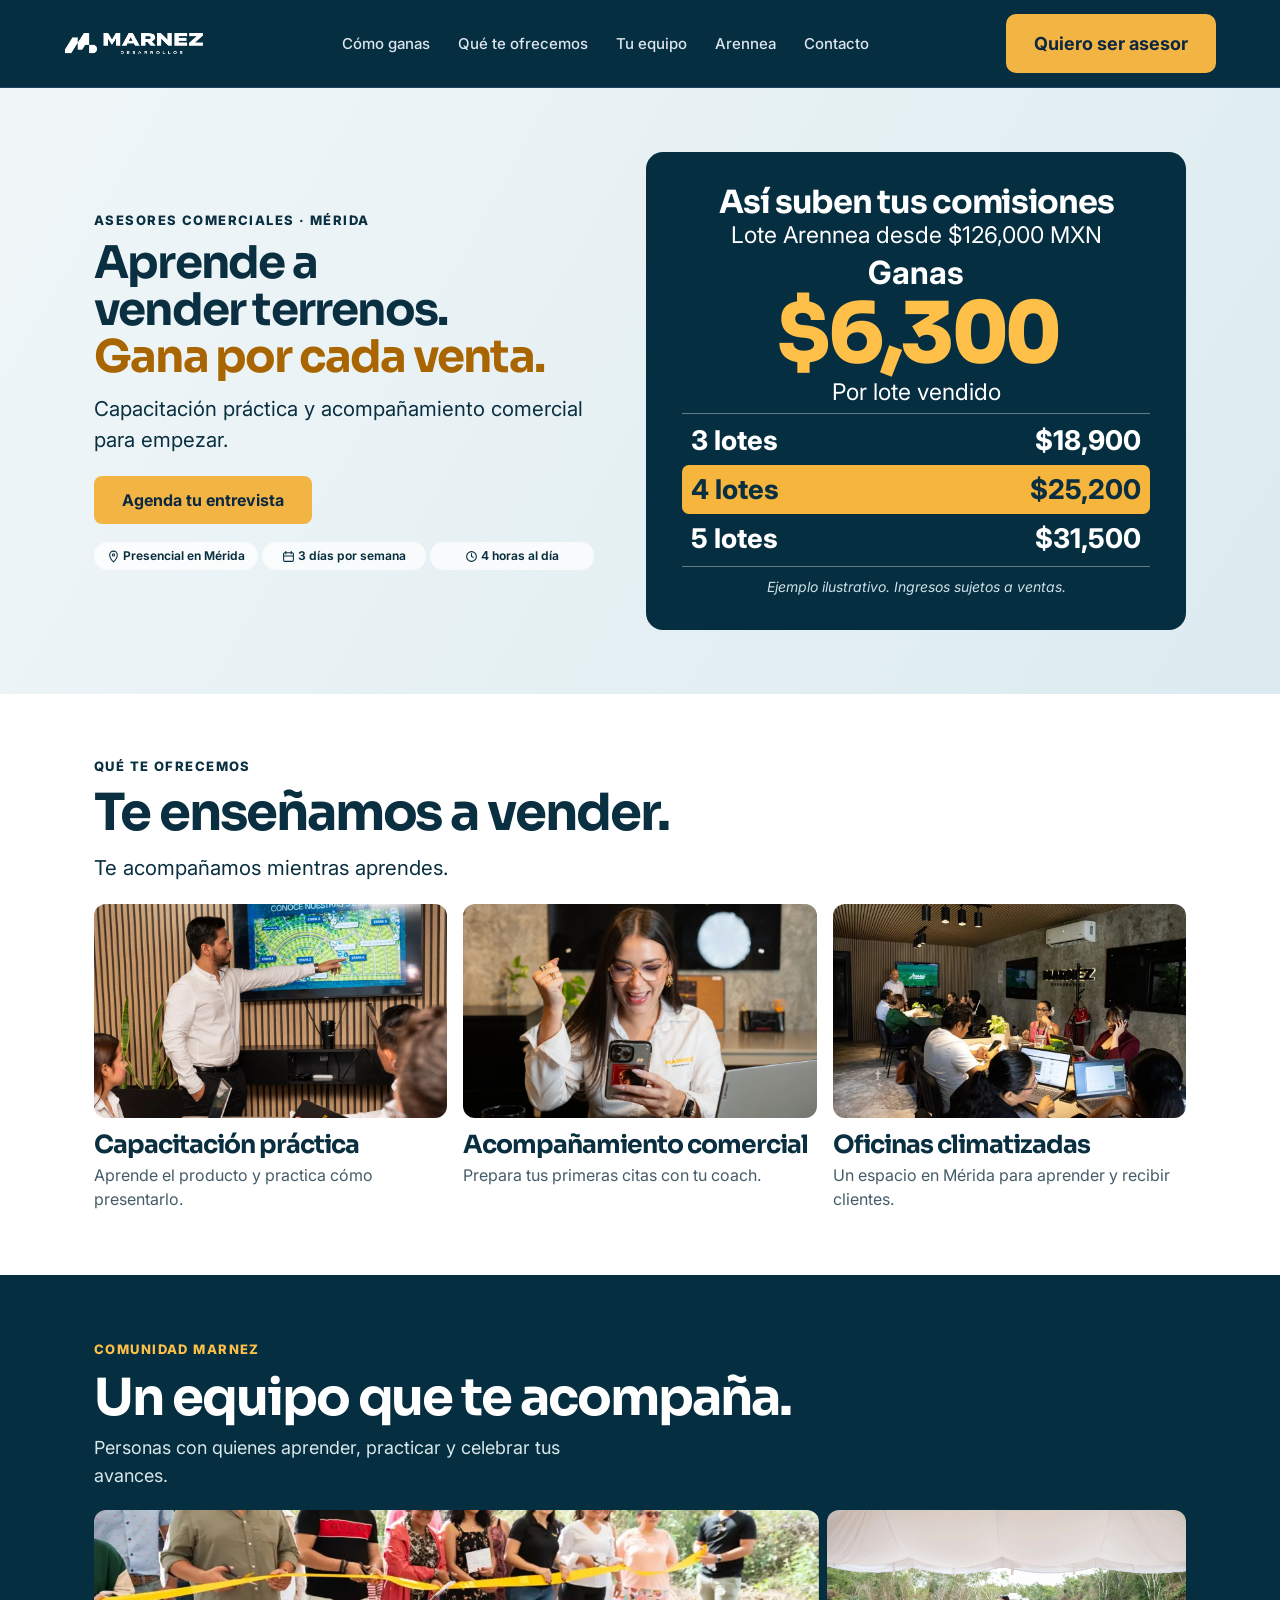
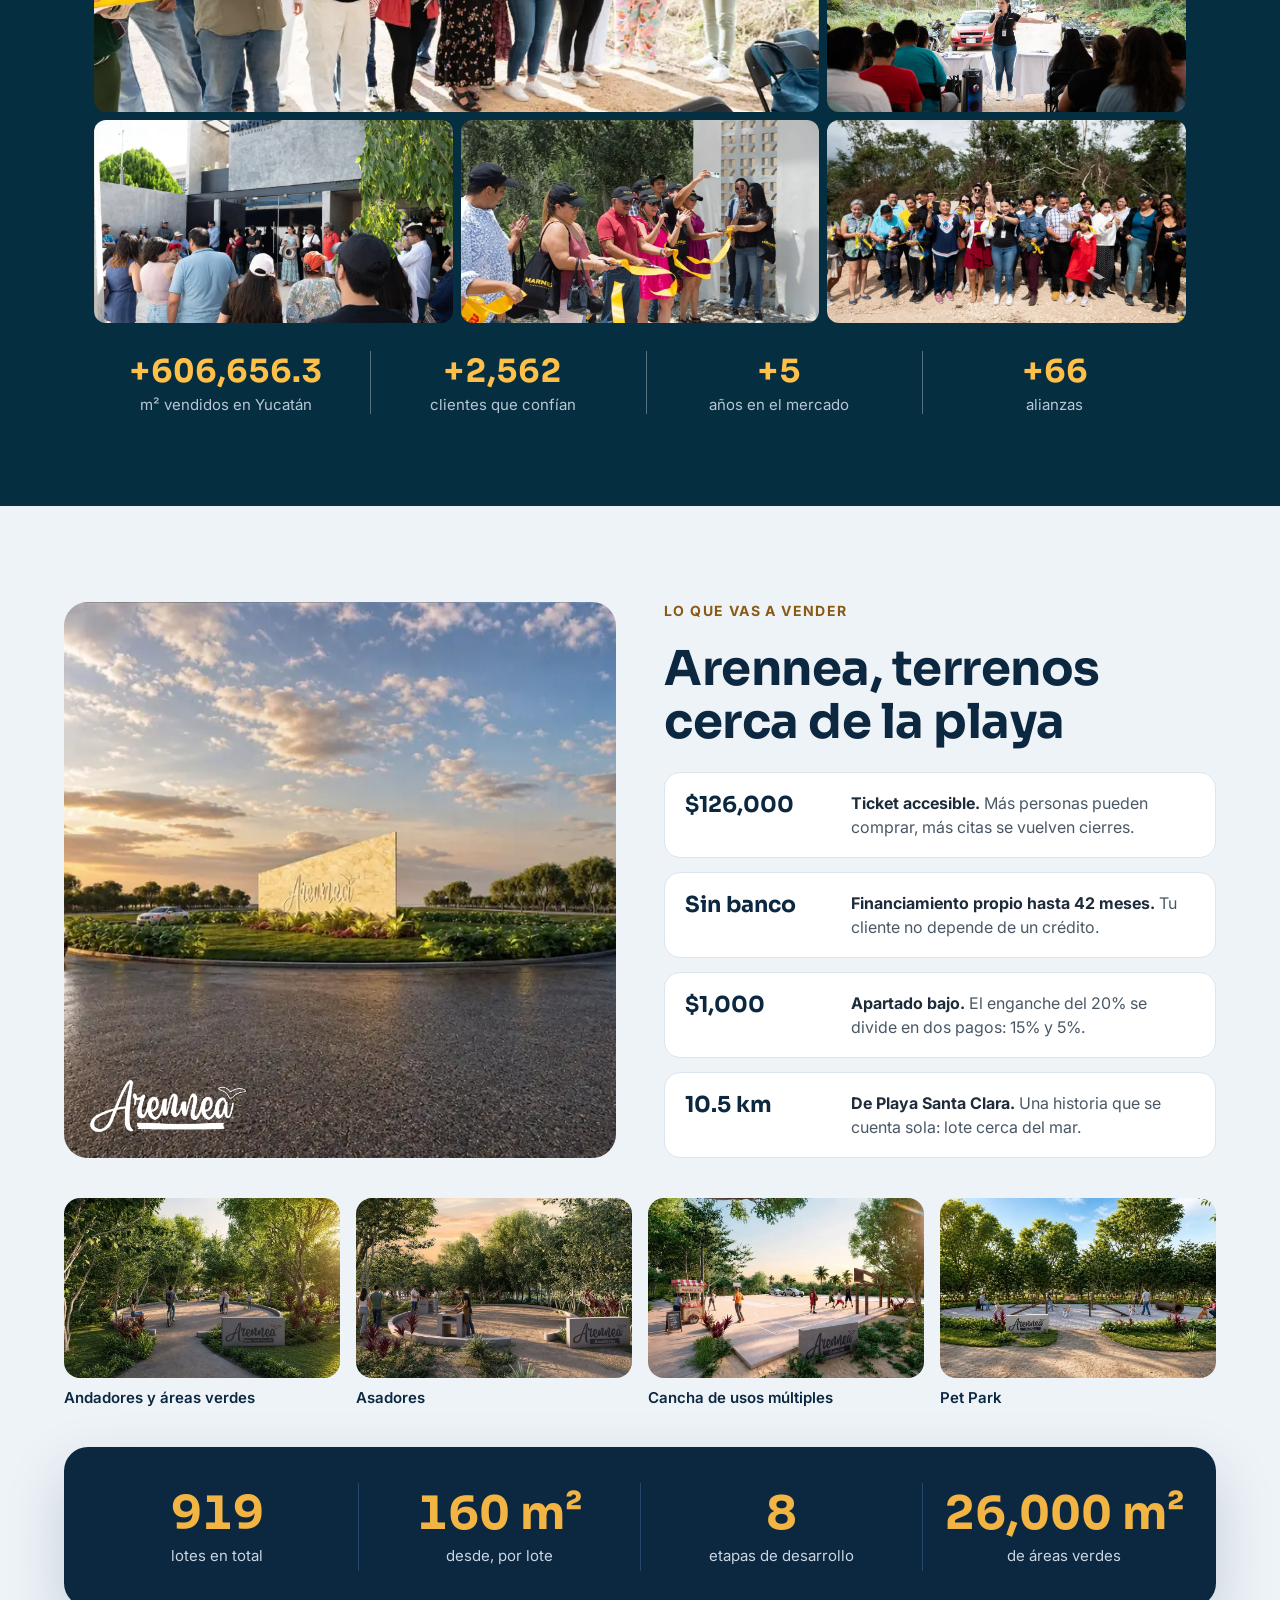
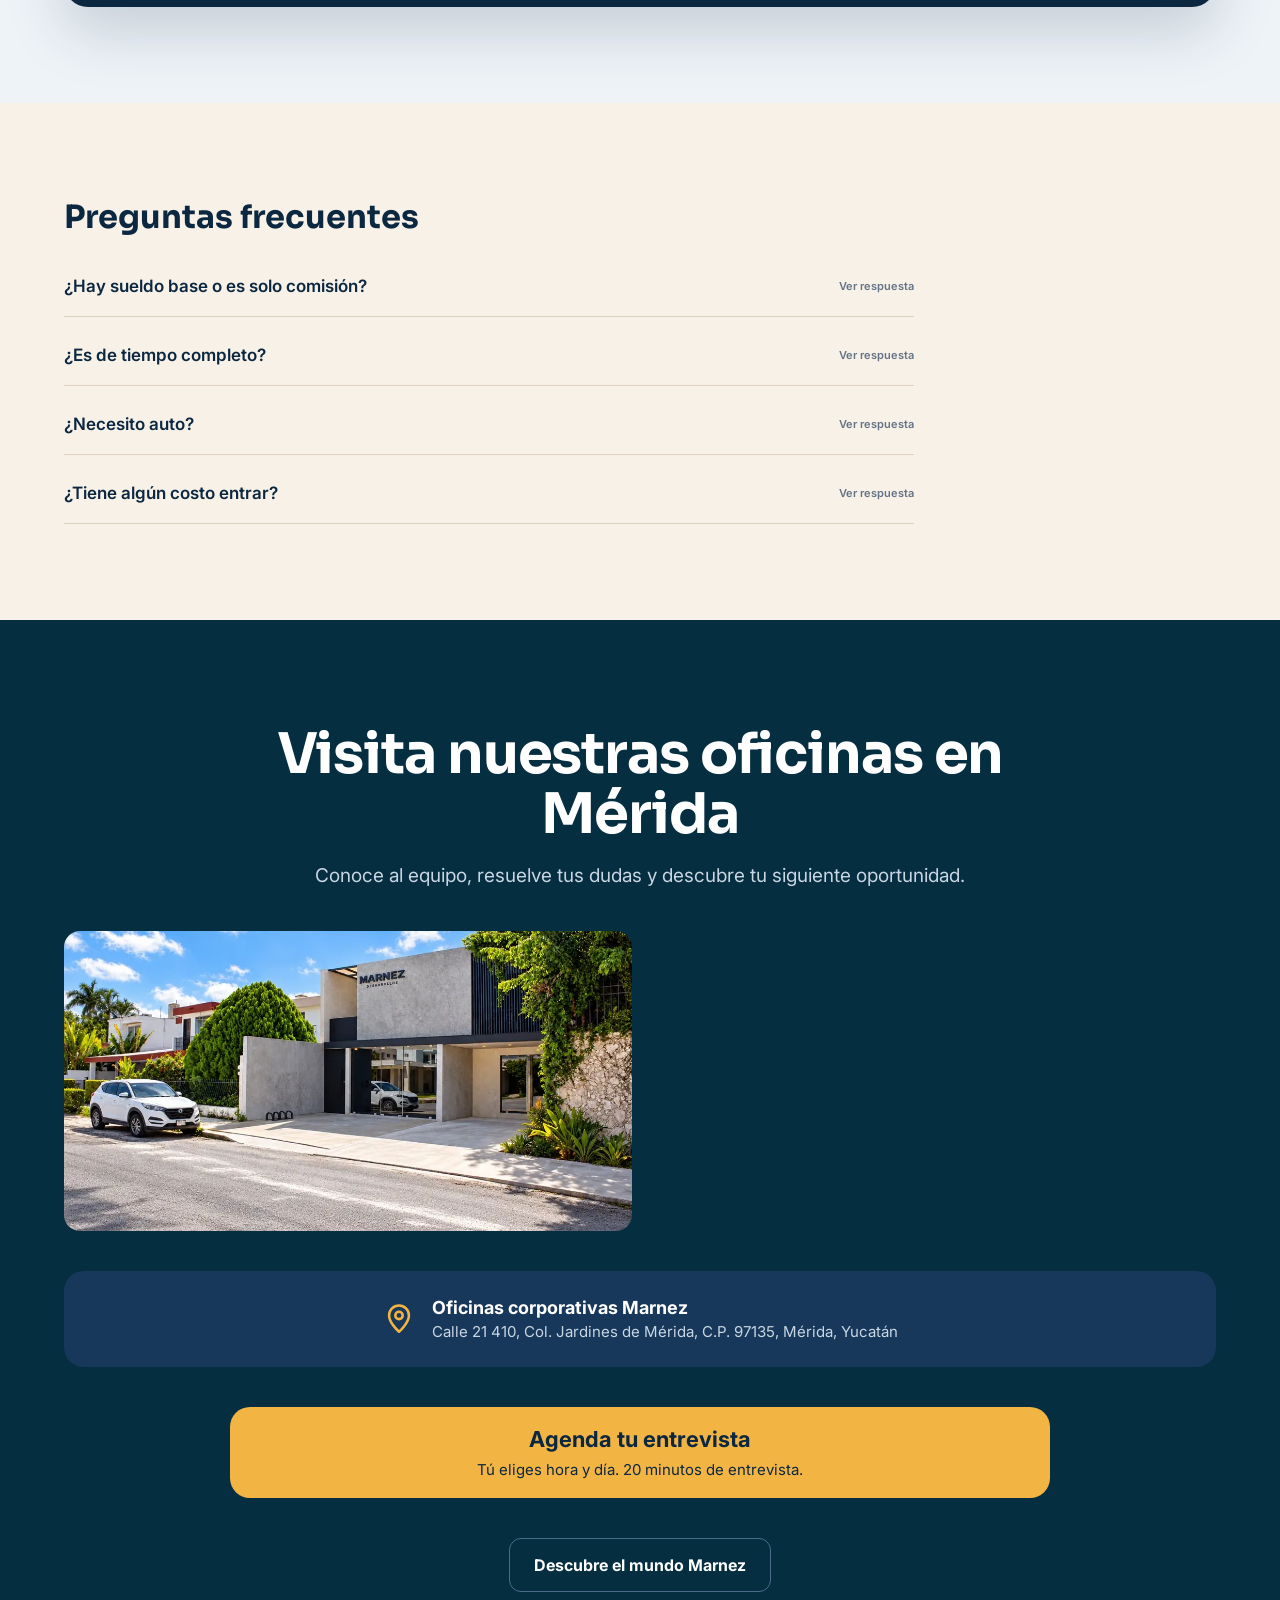
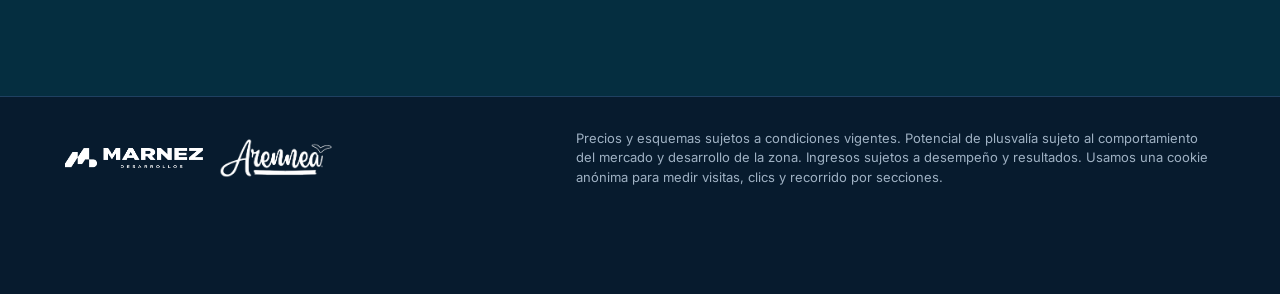
==== commit 1eefff2a: "V10" ====
--- a/docs/index.html
+++ b/docs/index.html
@@ -6,7 +6,7 @@
 
 
 
-<link rel="stylesheet" href="styles.css?v=20261104-title"><meta name="description" content="Crece como asesor inmobiliario con Marnez y Arennea. Capacitación, acompañamiento e ingresos por resultados. Agenda tu entrevista." data-copy-meta="v4-copy-002"></head>
+<link rel="stylesheet" href="styles.css?v=20261104-equipo"><meta name="description" content="Crece como asesor inmobiliario con Marnez y Arennea. Capacitación, acompañamiento e ingresos por resultados. Agenda tu entrevista." data-copy-meta="v4-copy-002"></head>
 <body>
 
 
@@ -34,11 +34,11 @@
 <!-- 1 GANANCIAS (cuadro de comisiones) -->
 <section id="inicio" data-track-section="inicio" class="concept cover"><div class="wrap cover-grid"><div><p class="kicker"><site-copy data-copy="ref-role">Asesores comerciales · Mérida</site-copy></p><h1><site-copy data-copy="ref-title">Aprende a vender terrenos.</site-copy> <em><site-copy data-copy="ref-accent">Gana por cada venta.</site-copy></em></h1><p class="lead"><site-copy data-copy="ref-lead">Capacitación práctica y acompañamiento comercial para empezar.</site-copy></p><a class="action" data-link="url-inicio" href="https://calendly.com/d/dvv8-h2z-jv6/asesor-comercial-inmobiliario" data-cta-location="inicio"><site-copy data-copy="btn-como">Agenda tu entrevista</site-copy></a><div class="chips"><span><svg aria-hidden="true" viewBox="0 0 24 24" fill="none" stroke="currentColor" stroke-width="2"><path d="M12 22s7-7 7-13a7 7 0 1 0-14 0c0 6 7 13 7 13Z"/><circle cx="12" cy="9" r="2"/></svg><site-copy data-copy="ref-chip0">Presencial en Mérida</site-copy></span><span><svg aria-hidden="true" viewBox="0 0 24 24" fill="none" stroke="currentColor" stroke-width="2"><rect x="3" y="5" width="18" height="16" rx="2"/><path d="M7 2v6m10-6v6M3 11h18"/></svg><site-copy data-copy="ref-chip1">3 días por semana</site-copy></span><span><svg aria-hidden="true" viewBox="0 0 24 24" fill="none" stroke="currentColor" stroke-width="2"><circle cx="12" cy="12" r="9"/><path d="M12 6v6l4 2"/></svg><site-copy data-copy="ref-chip2">4 horas al día</site-copy></span></div></div><aside id="ganancias" class="earn"><h2><site-copy data-copy="ref-table">Así suben tus comisiones</site-copy></h2><p><site-copy data-copy="v4-copy-061">Lote Arennea desde</site-copy> <site-copy data-copy="v4-copy-062">$126,000 MXN</site-copy></p><p class="earn-verb"><site-copy data-copy="ref-earn-verb">Ganas</site-copy></p><strong class="rate"><site-copy data-copy="v4-copy-064">$6,300</site-copy></strong><p><site-copy data-copy="ref-lote">Por lote vendido</site-copy></p><ul><li><site-copy data-copy="manual-v4-copy-065">3 lotes</site-copy><b><site-copy data-copy="manual-v4-copy-066">$18,900</site-copy></b></li><li><site-copy data-copy="manual-v4-copy-067">4 lotes</site-copy><b><site-copy data-copy="manual-v4-copy-068">$25,200</site-copy></b></li><li><site-copy data-copy="manual-v4-copy-069">5 lotes</site-copy><b><site-copy data-copy="manual-v4-copy-070">$31,500</site-copy></b></li></ul><small><site-copy data-copy="v4-copy-071">Ejemplo ilustrativo. Ingresos sujetos a ventas.</site-copy></small></aside></div></section><!-- 2 VENDE TERRENOS (hero) -->
 <!-- 3 RUTA -->
-<section class="concept offer" id="beneficios" data-track-section="beneficios"><div class="wrap"><p class="kicker"><site-copy data-copy="ref-offer">Qué te ofrecemos</site-copy></p><h2><site-copy data-copy="ref-teach">Te enseñamos a vender.</site-copy></h2><p class="lead"><site-copy data-copy="ref-learn">Te acompañamos mientras aprendes.</site-copy></p><div class="benefit-grid"><article><img src="assets/ruta-capacitacion.jpg" data-copy-alt="v4-copy-080" alt="Capacitación comercial en equipo" loading="lazy"><h3><site-copy data-copy="ref-benefit0">Capacitación práctica</site-copy></h3><p><site-copy data-copy="ref-desc0">Aprende el producto y practica cómo presentarlo.</site-copy></p></article><article><img src="assets/ruta-coaching.jpg" data-copy-alt="v4-copy-085" alt="Coaching individual acompañado" loading="lazy"><h3><site-copy data-copy="ref-benefit1">Acompañamiento comercial</site-copy></h3><p><site-copy data-copy="ref-desc1">Prepara tus primeras citas con tu coach.</site-copy></p></article><article><img src="assets/imagen-07.jpg" data-copy-alt="v4-copy-116" alt="Oficinas Marnez" loading="lazy"><h3><site-copy data-copy="ref-benefit2">Oficinas climatizadas</site-copy></h3><p><site-copy data-copy="ref-desc2">Un espacio en Mérida para aprender y recibir clientes.</site-copy></p></article></div></div></section><section id="comunidad" class="concept team" data-track-section="comunidad"><div class="wrap"><p class="kicker"><site-copy data-copy="ref-community">Comunidad Marnez</site-copy></p><h2><site-copy data-copy="ref-team">Un equipo que te acompaña.</site-copy></h2><p class="lead"><site-copy data-copy="ref-people">Personas con quienes aprender, practicar y celebrar tus avances.</site-copy></p><div class="mosaic"><img src="assets/imagen-02.jpg" data-copy-alt="v4-copy-017" alt="Comunidad Marnez" loading="lazy"><img src="assets/imagen-03.jpg" data-copy-alt="v4-copy-074" alt="Asesores Marnez trabajando en equipo" loading="lazy"><img src="assets/imagen-04.jpg" data-copy-alt="v4-copy-075" alt="Sesión de trabajo del equipo Marnez" loading="lazy"><img src="assets/imagen-14.jpg" data-copy-alt="v4-copy-145" alt="Comunidad Marnez" loading="lazy"><img src="assets/imagen-15.jpg" data-copy-alt="v4-copy-149" alt="Inauguración Marnez" loading="lazy"><img src="assets/imagen-05.jpg" data-copy-alt="v4-copy-076" alt="Equipo comercial Marnez" loading="lazy"></div><div class="facts"><div style="display: flex; flex-direction: column; gap: 4px;"><strong style="font-family: Sora, sans-serif; font-size: 32px; color: #FFFFFF;"><span data-count="671300.4" data-decimals="1"><site-copy data-copy="v4-copy-022">+671,300.4</site-copy></span></strong><span style="color: #B9C6D3; font-size: 15px;"><site-copy data-copy="v4-copy-023">m² vendidos en Yucatán</site-copy></span></div>
+<section class="concept offer" id="beneficios" data-track-section="beneficios"><div class="wrap"><p class="kicker"><site-copy data-copy="ref-offer">Qué te ofrecemos</site-copy></p><h2><site-copy data-copy="ref-teach">Te enseñamos a vender.</site-copy></h2><p class="lead"><site-copy data-copy="ref-learn">Te acompañamos mientras aprendes.</site-copy></p><div class="benefit-grid"><article><img src="assets/capacitacion-pantalla.webp" data-copy-alt="v4-copy-080" alt="Asesor señalando un plano en la televisión durante la capacitación" loading="lazy"><h3><site-copy data-copy="ref-benefit0">Capacitación práctica</site-copy></h3><p><site-copy data-copy="ref-desc0">Aprende el producto y practica cómo presentarlo.</site-copy></p></article><article><img src="assets/acompanamiento-celular.webp" data-copy-alt="v4-copy-085" alt="Asesora de Marnez sonriendo mientras mira su celular" loading="lazy"><h3><site-copy data-copy="ref-benefit1">Acompañamiento comercial</site-copy></h3><p><site-copy data-copy="ref-desc1">Prepara tus primeras citas con tu coach.</site-copy></p></article><article><img src="assets/imagen-04.jpg" data-copy-alt="v4-copy-075" alt="Sesión de trabajo del equipo Marnez" loading="lazy"><h3><site-copy data-copy="ref-benefit2">Oficinas climatizadas</site-copy></h3><p><site-copy data-copy="ref-desc2">Un espacio en Mérida para aprender y recibir clientes.</site-copy></p></article></div></div></section><section id="comunidad" class="concept team" data-track-section="comunidad"><div class="wrap"><p class="kicker"><site-copy data-copy="ref-community">Comunidad Marnez</site-copy></p><h2><site-copy data-copy="ref-team">Un equipo que te acompaña.</site-copy></h2><p class="lead"><site-copy data-copy="ref-people">Personas con quienes aprender, practicar y celebrar tus avances.</site-copy></p><div class="mosaic"><img src="assets/imagen-02.jpg" data-copy-alt="v4-copy-017" alt="Comunidad Marnez" loading="lazy"><img src="assets/comunidad-microfono.webp" data-copy-alt="v4-copy-074" alt="Representante de Marnez hablando con micrófono en un evento" loading="lazy"><img src="assets/imagen-14.jpg" data-copy-alt="v4-copy-145" alt="Comunidad Marnez" loading="lazy"><img src="assets/imagen-15.jpg" data-copy-alt="v4-copy-149" alt="Inauguración Marnez" loading="lazy"><img src="assets/imagen-05.jpg" data-copy-alt="v4-copy-076" alt="Equipo comercial Marnez" loading="lazy"></div><div class="facts"><div style="display: flex; flex-direction: column; gap: 4px;"><strong style="font-family: Sora, sans-serif; font-size: 32px; color: #FFFFFF;"><span data-count="671300.4" data-decimals="1"><site-copy data-copy="v4-copy-022">+671,300.4</site-copy></span></strong><span style="color: #B9C6D3; font-size: 15px;"><site-copy data-copy="v4-copy-023">m² vendidos en Yucatán</site-copy></span></div>
 <div style="display: flex; flex-direction: column; gap: 4px;"><strong style="font-family: Sora, sans-serif; font-size: 32px; color: #FFFFFF;"><span data-count="2835"><site-copy data-copy="v4-copy-024">+2,835</site-copy></span></strong><span style="color: #B9C6D3; font-size: 15px;"><site-copy data-copy="v4-copy-025">clientes que confían</site-copy></span></div>
 <div style="display: flex; flex-direction: column; gap: 4px;"><strong style="font-family: Sora, sans-serif; font-size: 32px; color: #FFFFFF;"><span data-count="6"><site-copy data-copy="v4-copy-026">+6</site-copy></span></strong><span style="color: #B9C6D3; font-size: 15px;"><site-copy data-copy="v4-copy-027">años en el mercado</site-copy></span></div>
 <div style="display: flex; flex-direction: column; gap: 4px;"><strong style="font-family: Sora, sans-serif; font-size: 32px; color: #FFFFFF;"><span data-count="73"><site-copy data-copy="v4-copy-028">+73</site-copy></span></strong><span style="color: #B9C6D3; font-size: 15px;"><site-copy data-copy="v4-copy-029">alianzas</site-copy></span></div>
-</div><figure class="advisor-note"><img src="assets/arleen.png" loading="lazy" alt="Arleen, asesora Marnez" data-copy-alt="v4-copy-018"><figcaption><site-copy data-copy="v4-copy-019">“Aquí encuentro el acompañamiento para aprender y crecer como asesor.”</site-copy><br><small><site-copy data-copy="v4-copy-020">Arleen · Asesora Marnez</site-copy></small></figcaption></figure><div class="team-action"><a class="action" data-link="url-8" href="https://www.facebook.com/marnezdesarrollos"><site-copy data-copy="btn-comunidad">Conoce la comunidad que te respalda</site-copy></a></div></div></section><section id="arennea" style="background: #EEF3F8;" data-track-section="arennea">
+</div></div></section><section id="arennea" style="background: #EEF3F8;" data-track-section="arennea">
 <div style="max-width: 1200px; margin: 0 auto; padding: 96px 24px; display: flex; flex-direction: column; gap: 40px;">
 <div style="display: flex; flex-wrap: wrap; gap: 48px; align-items: stretch;">
 <div class="project-image" style="flex: 1 1 460px; min-width: 0; min-height: 460px; border-radius: 24px;"><img src="assets/imagen-08.jpg" alt="Acceso de Arennea" style="width:100%;height:100%;position:absolute;object-fit:cover;inset:0" decoding="async" data-copy-alt="v4-copy-119"><img src="assets/imagen-09.png" alt="Arennea" style="position:absolute;width:160px;height:auto;bottom:24px;left:24px" decoding="async" data-copy-alt="v4-copy-120"></div>
@@ -77,7 +77,7 @@
 <div class="fact"><strong><site-copy data-copy="arennea-dato-3">8</site-copy></strong><span><site-copy data-copy="arennea-dato-3-txt">etapas de desarrollo</site-copy></span></div>
 <div class="fact"><strong><site-copy data-copy="arennea-dato-4">26,000 m²</site-copy></strong><span><site-copy data-copy="arennea-dato-4-txt">de áreas verdes</site-copy></span></div>
 </div>
-<a class="action" data-link="concept-product-url" href="https://marnez.mx/arennea/"><site-copy data-copy="btn-arennea">Conoce Arennea</site-copy></a></div>
+</div>
 </section>
 
 <div id="faq" style="background:#F7F1E7;color:#0c2740" data-track-section="faq">
@@ -125,7 +125,7 @@
 </a>
 
 </div>
-<div class="actions"><a href="https://www.facebook.com/marnezdesarrollos" class="action" data-link="url-13"><site-copy data-copy="btn-facebook">Vive la comunidad Marnez</site-copy></a><a href="https://marnez.mx/" class="action action-ghost" data-link="url-14"><site-copy data-copy="btn-web">Descubre el mundo Marnez</site-copy></a></div>
+<div class="actions"><a href="https://marnez.mx/" class="action action-ghost" data-link="url-14"><site-copy data-copy="btn-web">Descubre el mundo Marnez</site-copy></a></div>
 </div>
 <footer style="background: #071B2E; border-top: 1px solid #1F4061;">
 <div style="max-width: 1200px; margin: 0 auto; padding: 32px 24px; display: flex; flex-wrap: wrap; gap: 24px; justify-content: space-between; align-items: center;">
--- a/docs/styles.css
+++ b/docs/styles.css
@@ -58,7 +58,7 @@
 .chips{display:flex;gap:8px;flex-wrap:wrap;margin-top:18px}.chips>span{display:inline-flex;align-items:center;gap:5px;background:#ffffffbf;padding:6px 9px;border-radius:20px;font-size:12px;font-weight:650}.chips svg{width:15px;height:15px}
 .earn{background:#052e40;color:white;padding:clamp(20px,3vw,36px);border-radius:17px;text-align:center;scroll-margin-top:110px}.earn h2{font-size:clamp(21px,2vw,29px)}.earn p{margin:7px 0;font-size:16px}.rate{display:block;font:800 clamp(38px,4vw,60px)/1.1 Sora,system-ui;color:#ffc049;letter-spacing:-.05em}.earn ul{padding:9px 0;margin:16px 0 9px;border-block:1px solid #ffffff60;list-style:none}.earn li{display:flex;align-items:center;justify-content:space-between;padding:8px 12px;font-weight:700}.earn li:nth-child(2){background:#f6b53c;color:#092f40;border-radius:7px}.earn small{color:#cee0e7}
 .concept:not(.cover) h2{font-size:clamp(32px,4vw,52px)}.benefit-grid{display:grid;grid-template-columns:repeat(3,1fr);gap:16px}.benefit-grid img,.mosaic img{display:block;width:100%;height:100%;object-fit:cover;border-radius:12px}.benefit-grid img{aspect-ratio:1.65;height:auto}.benefit-grid h3{font-size:clamp(19px,2vw,25px);margin:14px 0 5px}.benefit-grid p{line-height:1.5;margin:0;color:#455c68}
-.team{background:#052e40;color:white}#comunidad .kicker{color:#ffc049}#comunidad .lead{margin:10px 0 20px;color:#d8e7ea}.mosaic{display:grid;grid-template-columns:repeat(6,minmax(0,1fr));grid-template-rows:repeat(4,clamp(65px,7.6vw,105px));gap:8px}.mosaic img{grid-column:span 2;min-height:0}.mosaic img:first-child{grid-column:span 4;grid-row:span 2}.mosaic img:nth-child(n+4){grid-row:span 2}.facts{display:grid;grid-template-columns:repeat(4,1fr);text-align:center;gap:12px;margin:28px 0}.facts>div+div{border-left:1px solid #52727e}.facts strong{color:#ffc049!important}.team-action{text-align:center}
+.team{background:#052e40;color:white}#comunidad .kicker{color:#ffc049}#comunidad .lead{margin:10px 0 20px;color:#d8e7ea}.mosaic{display:grid;grid-template-columns:repeat(6,minmax(0,1fr));grid-template-rows:repeat(4,clamp(65px,7.6vw,105px));gap:8px}.mosaic img{grid-column:span 2;min-height:0}.mosaic img:first-child{grid-column:span 4;grid-row:span 2}.mosaic img{grid-row:span 2}.facts{display:grid;grid-template-columns:repeat(4,1fr);text-align:center;gap:12px;margin:28px 0}.facts>div+div{border-left:1px solid #52727e}.facts strong{color:#ffc049!important}.team-action{text-align:center}
 .path-details{max-width:1160px;margin:10px auto}.path-details>summary{padding:18px 24px;justify-content:center}.path-details>summary:after{content:'＋'}.path-details[open]>summary:after{content:'−'}
 @media(max-width:700px){#inicio .cover-grid{grid-template-columns:1fr!important;gap:24px!important;padding:34px 18px!important}#inicio .cover-grid>div{padding:0!important}.benefit-grid{grid-template-columns:1fr}.benefit-grid article{display:grid;grid-template-columns:33% 1fr;column-gap:12px;align-items:center}.benefit-grid img{grid-row:span 2;height:100%;max-height:120px;min-height:88px}.benefit-grid h3{align-self:end;margin-top:0}.benefit-grid p{align-self:start}.facts{grid-template-columns:1fr 1fr}.facts>div:nth-child(3){border-left:0}.mosaic{gap:5px;grid-template-rows:repeat(4,47px)}.mosaic img{border-radius:6px}}
 
@@ -75,3 +75,12 @@
 .earn li{gap:8px;padding:9px clamp(5px,2cqw,12px);font-size:clamp(16px,5.8cqw,28px);line-height:1.15;font-weight:750}
 .earn li b{font-weight:inherit}
 .earn small{font-size:14px;font-style:italic}
+
+.benefit-grid img[src$="pantalla.webp"]{object-position:50% 26%}
+.benefit-grid img[src$="celular.webp"]{object-position:50% 48%}
+@container (max-width:680px){
+  #inicio .chips{display:grid;grid-template-columns:repeat(3,minmax(0,1fr));gap:4px}
+  #inicio .chips>span{min-width:0;justify-content:center;text-align:center;line-height:1.2;padding:7px 3px;gap:3px;font-size:clamp(10px,2.65vw,12px)}
+  #inicio .chips svg{flex:none;width:13px;height:13px}
+  #inicio .chips site-copy{display:block;min-width:0}
+}
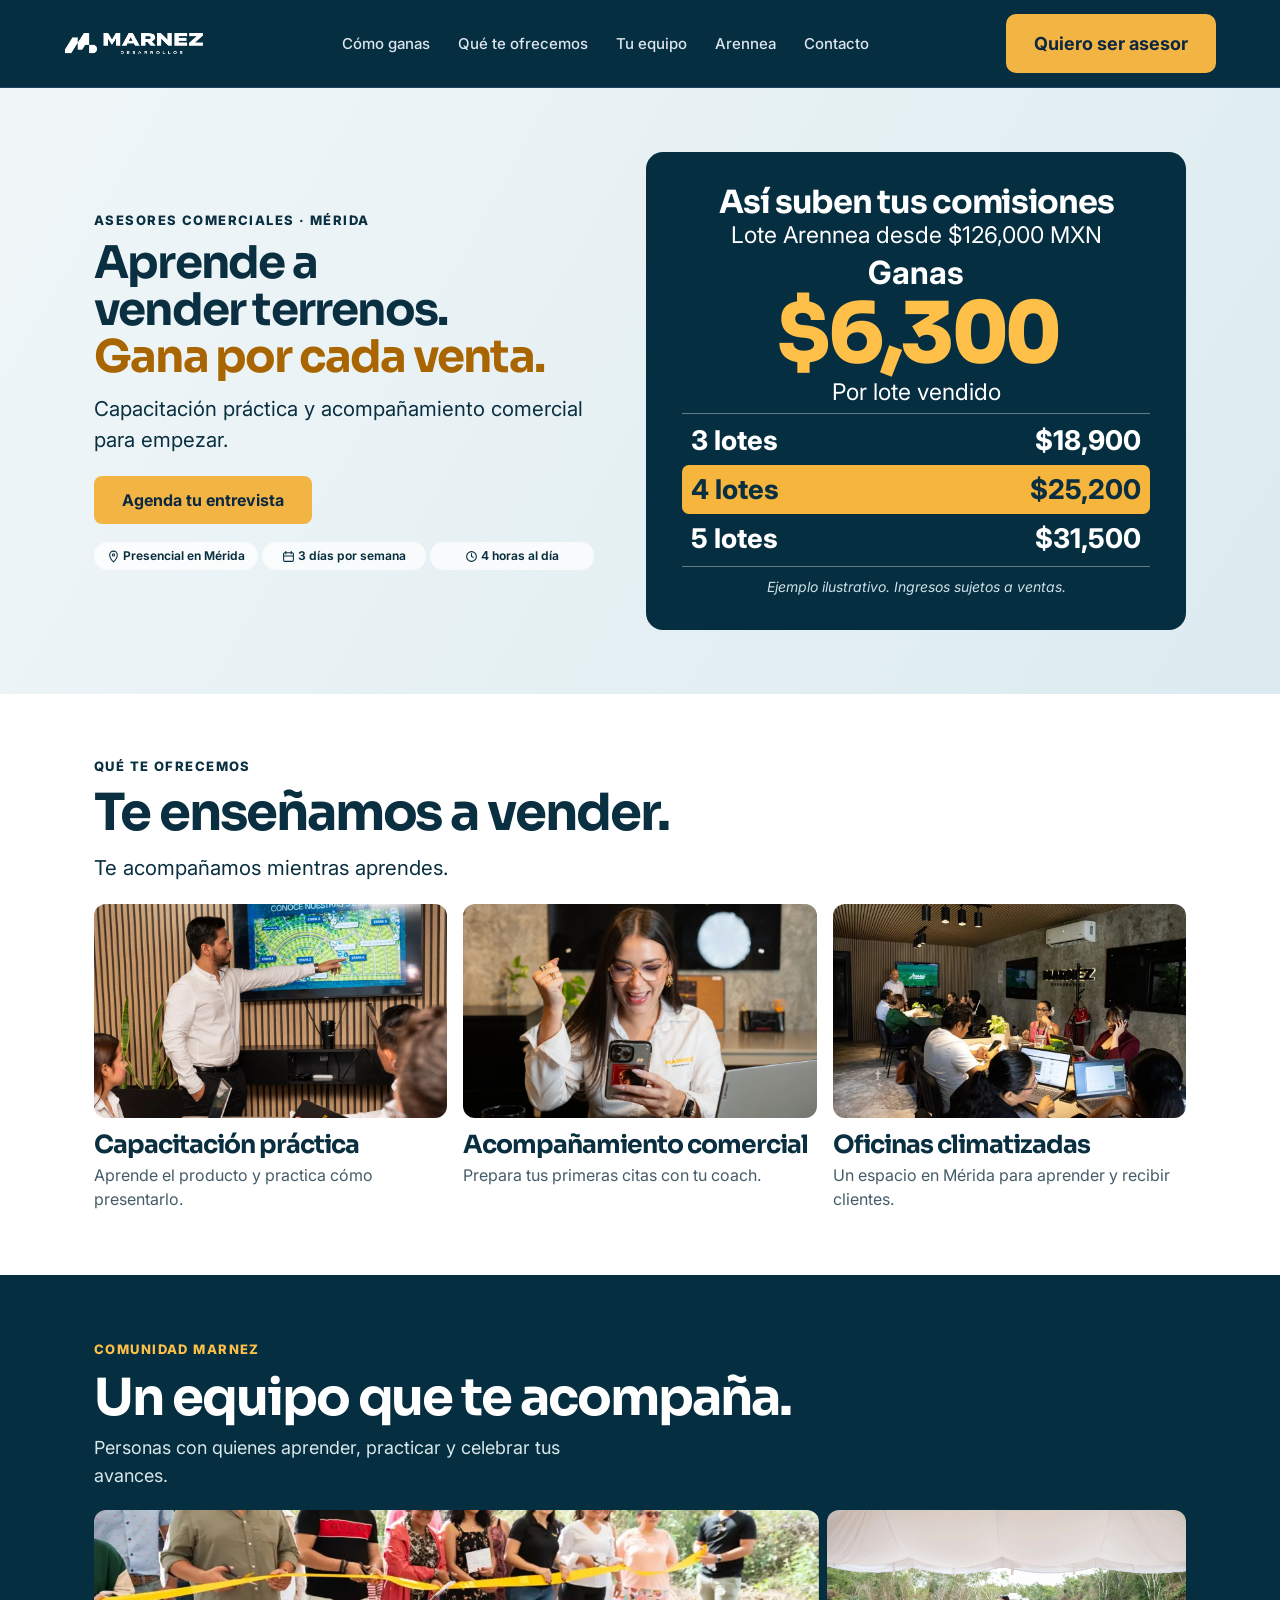
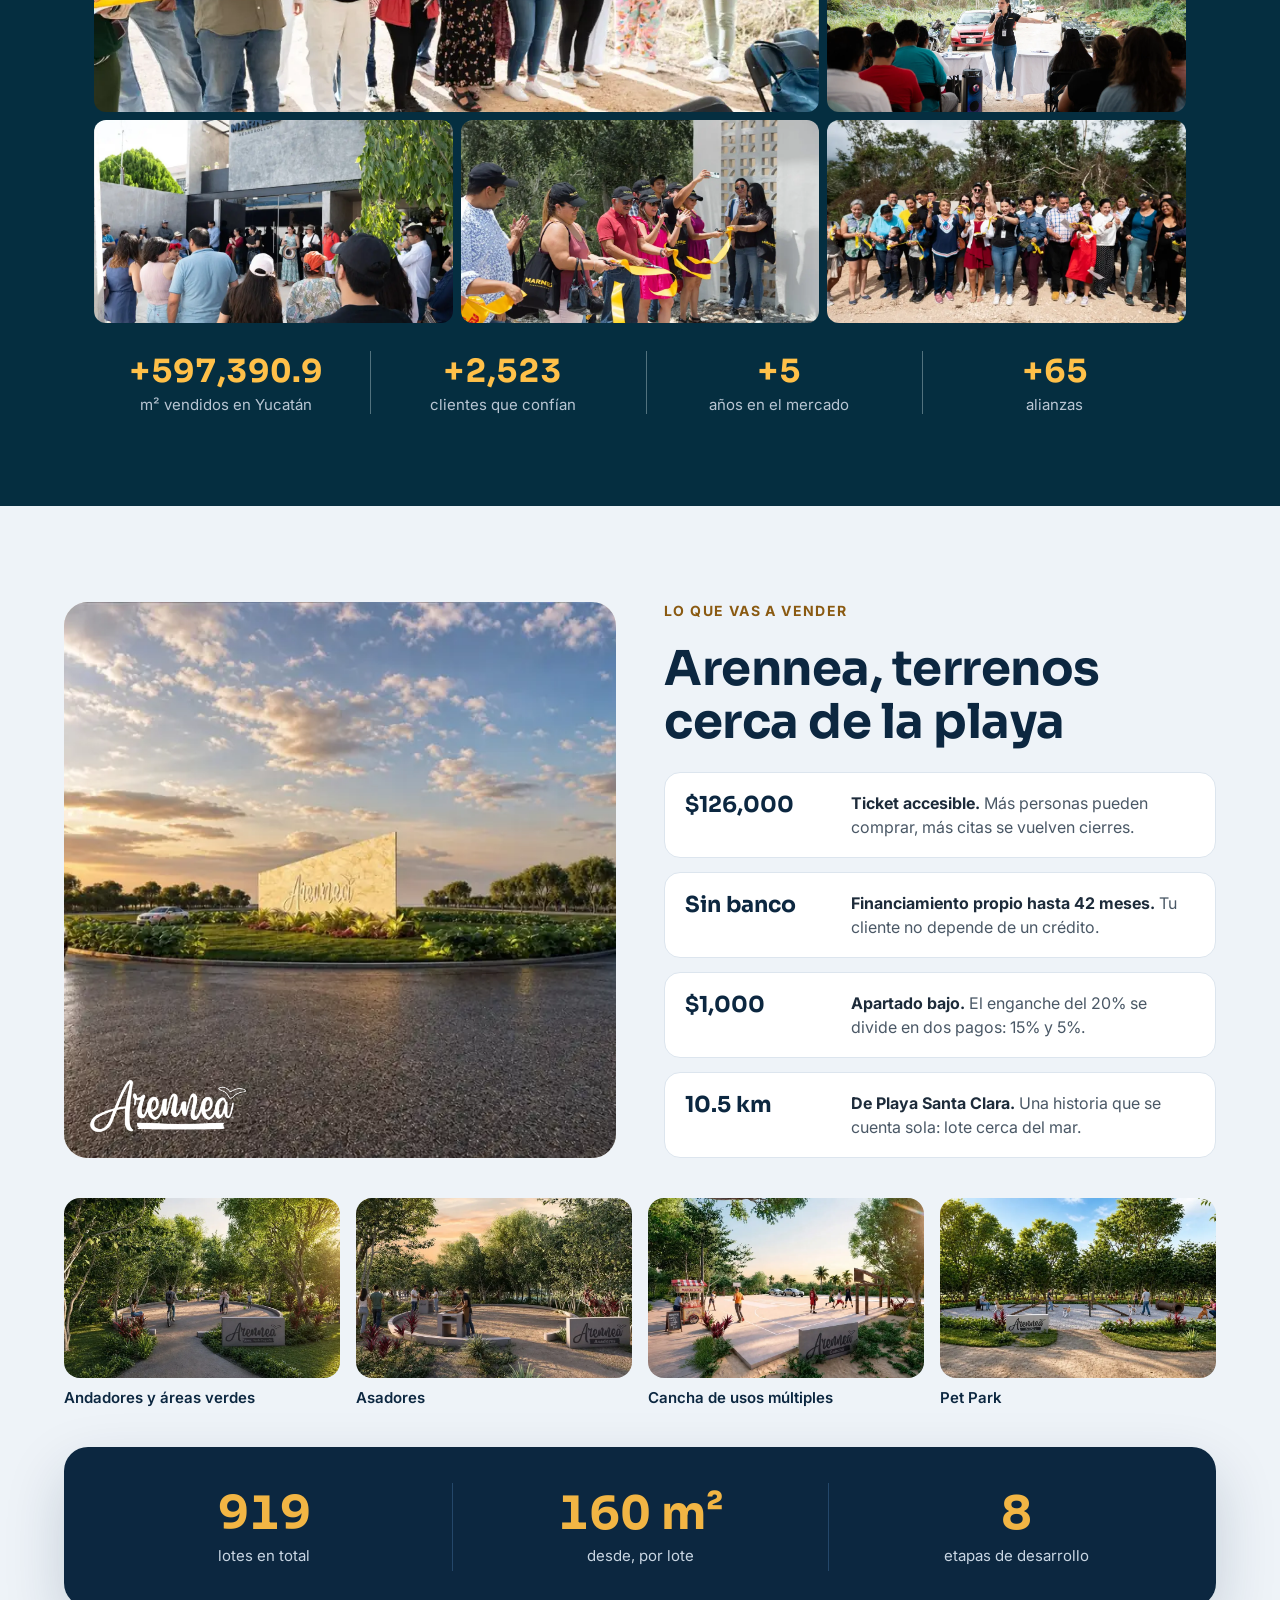
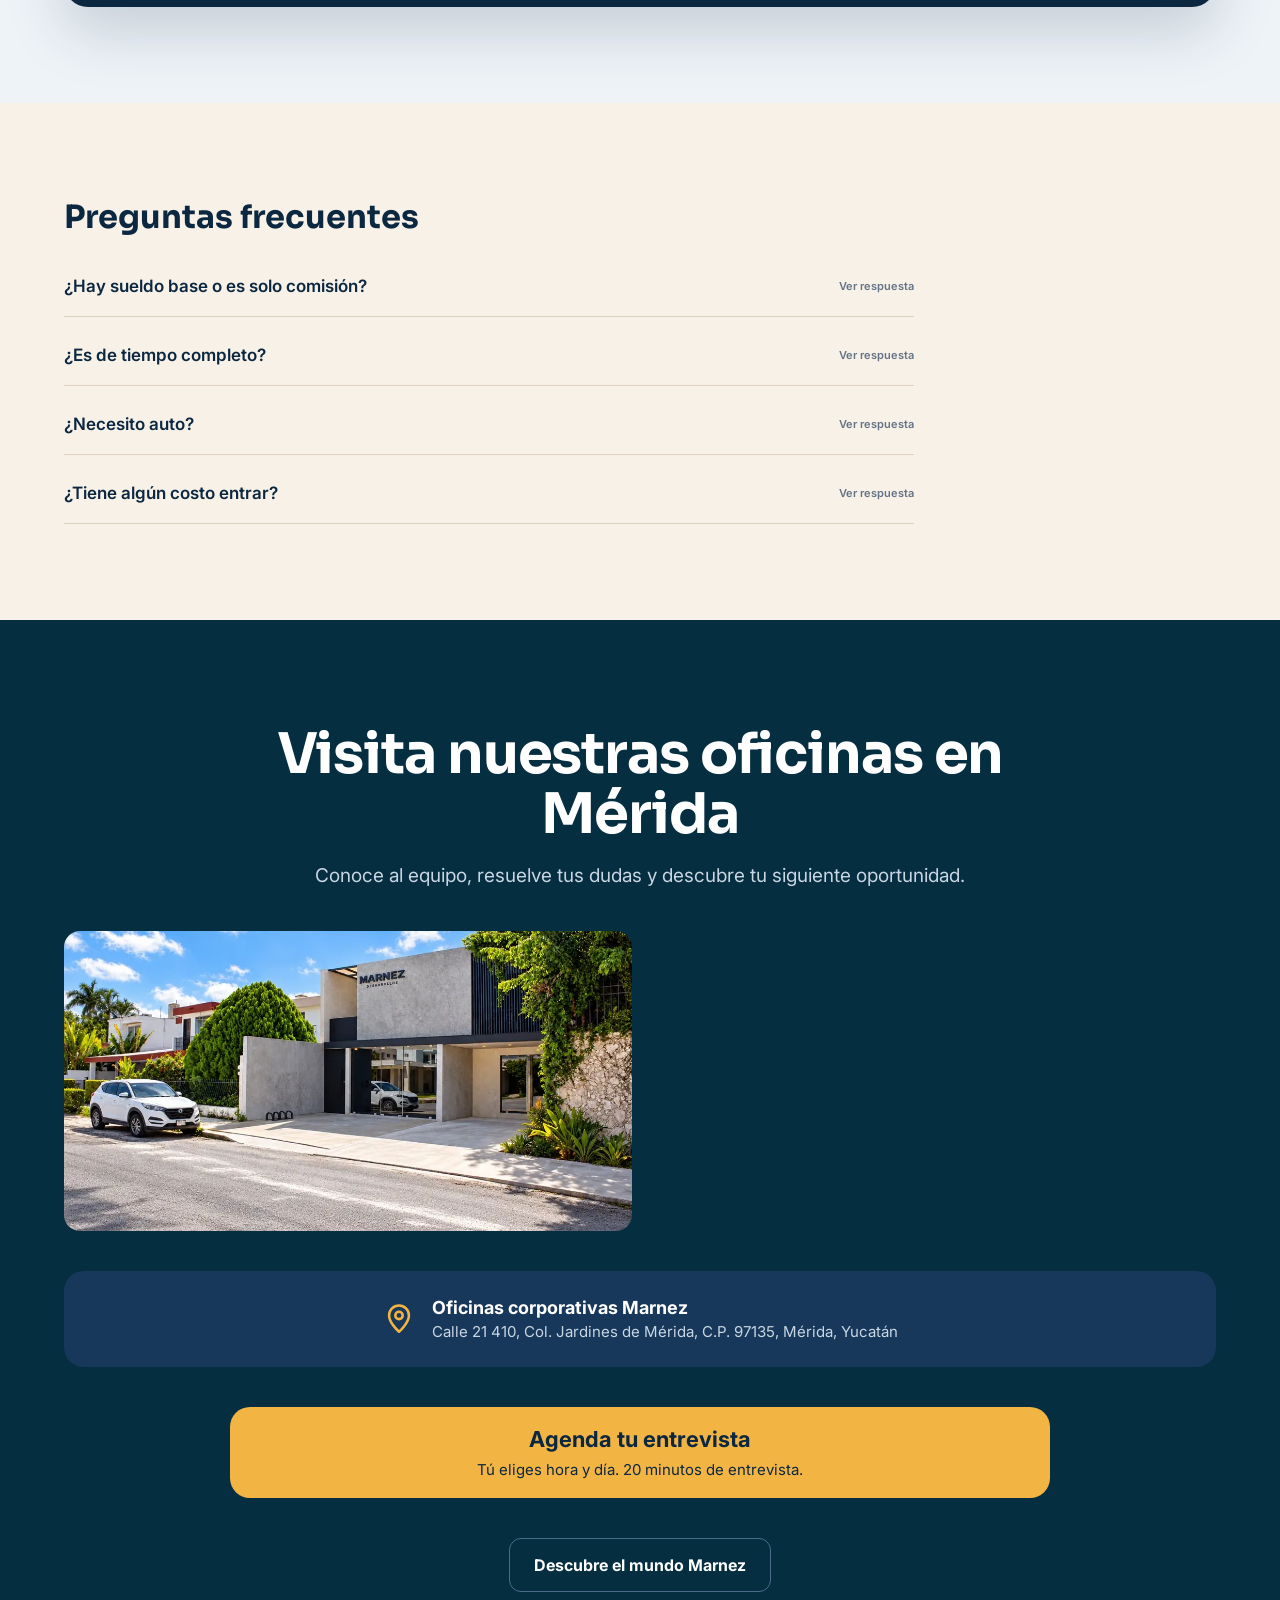
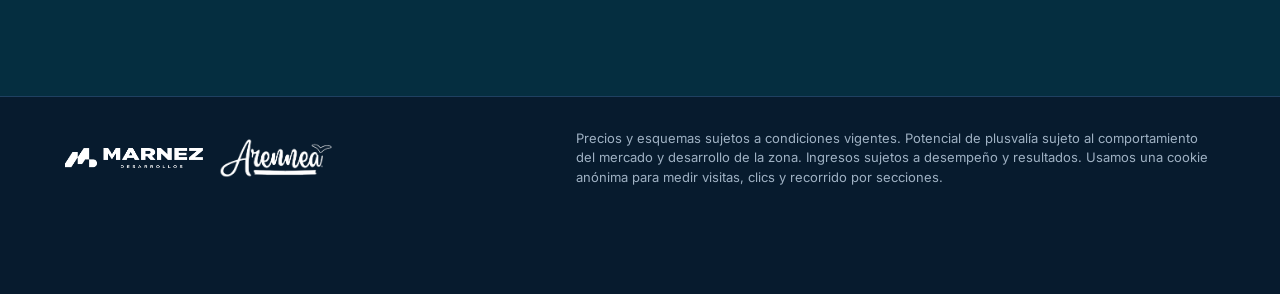
==== commit 127d36e7: "V11" ====
--- a/docs/index.html
+++ b/docs/index.html
@@ -6,7 +6,7 @@
 
 
 
-<link rel="stylesheet" href="styles.css?v=20261104-equipo"><meta name="description" content="Crece como asesor inmobiliario con Marnez y Arennea. Capacitación, acompañamiento e ingresos por resultados. Agenda tu entrevista." data-copy-meta="v4-copy-002"></head>
+<link rel="stylesheet" href="styles.css?v=20261104-cifras"><meta name="description" content="Crece como asesor inmobiliario con Marnez y Arennea. Capacitación, acompañamiento e ingresos por resultados. Agenda tu entrevista." data-copy-meta="v4-copy-002"></head>
 <body>
 
 
@@ -75,7 +75,6 @@
 <div class="fact"><strong><site-copy data-copy="arennea-dato-1">919</site-copy></strong><span><site-copy data-copy="arennea-dato-1-txt">lotes en total</site-copy></span></div>
 <div class="fact"><strong><site-copy data-copy="arennea-dato-2">160 m²</site-copy></strong><span><site-copy data-copy="arennea-dato-2-txt">desde, por lote</site-copy></span></div>
 <div class="fact"><strong><site-copy data-copy="arennea-dato-3">8</site-copy></strong><span><site-copy data-copy="arennea-dato-3-txt">etapas de desarrollo</site-copy></span></div>
-<div class="fact"><strong><site-copy data-copy="arennea-dato-4">26,000 m²</site-copy></strong><span><site-copy data-copy="arennea-dato-4-txt">de áreas verdes</site-copy></span></div>
 </div>
 </div>
 </section>
--- a/docs/styles.css
+++ b/docs/styles.css
@@ -32,12 +32,17 @@
 /* Título con jornada incluida */
 .title-accent{display:block;color:#8A5A12}
 /* Arennea · cifras */
-.facts-strip{display:grid;grid-template-columns:repeat(4,minmax(0,1fr));background:#0C2740;border-radius:24px;padding:36px 12px;box-shadow:0 24px 60px rgba(12,39,64,.18)}
+.facts-strip{display:grid;grid-template-columns:repeat(3,minmax(0,1fr));background:#0C2740;border-radius:24px;padding:36px 12px;box-shadow:0 24px 60px rgba(12,39,64,.18)}
 .fact{display:flex;flex-direction:column;align-items:center;text-align:center;gap:8px;padding:6px 16px}
 .fact+.fact{border-left:1px solid #24476A}
 .fact strong{font-family:Sora,sans-serif;font-size:clamp(28px,3.6vw,46px);line-height:1.05;color:#F2B544;font-variant-numeric:tabular-nums;white-space:nowrap}
 .fact span{font-size:15px;color:#C9D6E3}
-@media(max-width:700px){.facts-strip{grid-template-columns:repeat(2,minmax(0,1fr));padding:20px 8px;row-gap:22px;border-radius:20px}.fact:nth-child(3){border-left:0}.fact:nth-child(n+3){border-top:1px solid #24476A;padding-top:22px}.fact+.fact{border-left:1px solid #24476A}.fact:nth-child(3){border-left:0}.fact strong{font-size:26px}}
+@media(max-width:700px){
+  #arennea .facts-strip{grid-template-columns:repeat(3,minmax(0,1fr))!important;padding:20px 4px;border-radius:20px;gap:0}
+  .facts-strip .fact{min-width:0;padding:4px 3px}
+  .facts-strip .fact strong{font-size:clamp(17px,5.4vw,28px)}
+  .facts-strip .fact span{font-size:clamp(11px,3vw,14px);line-height:1.25}
+}
 /* Contacto */
 .address-card{display:flex;justify-content:center;width:100%;background:#17385A;border-radius:20px;padding:26px 32px}
 #faq details{border-bottom-color:#DDD2BE}
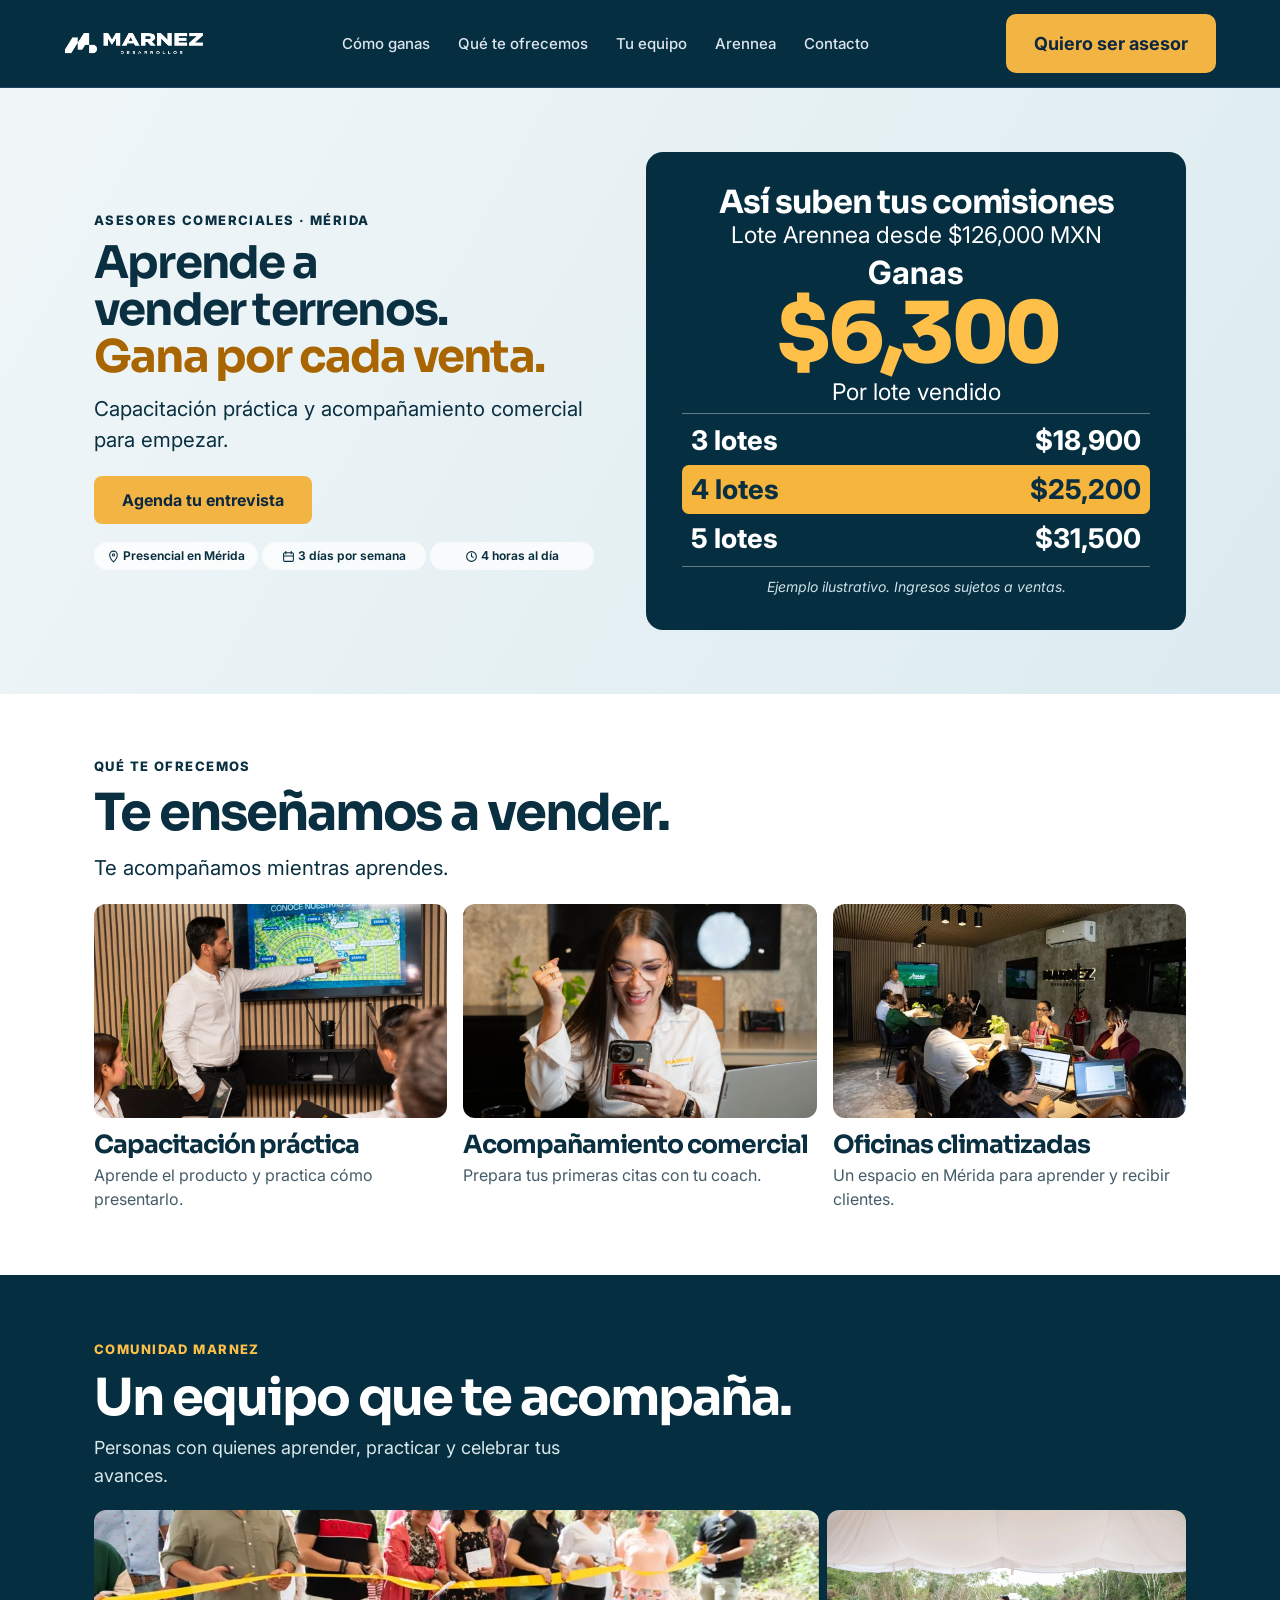
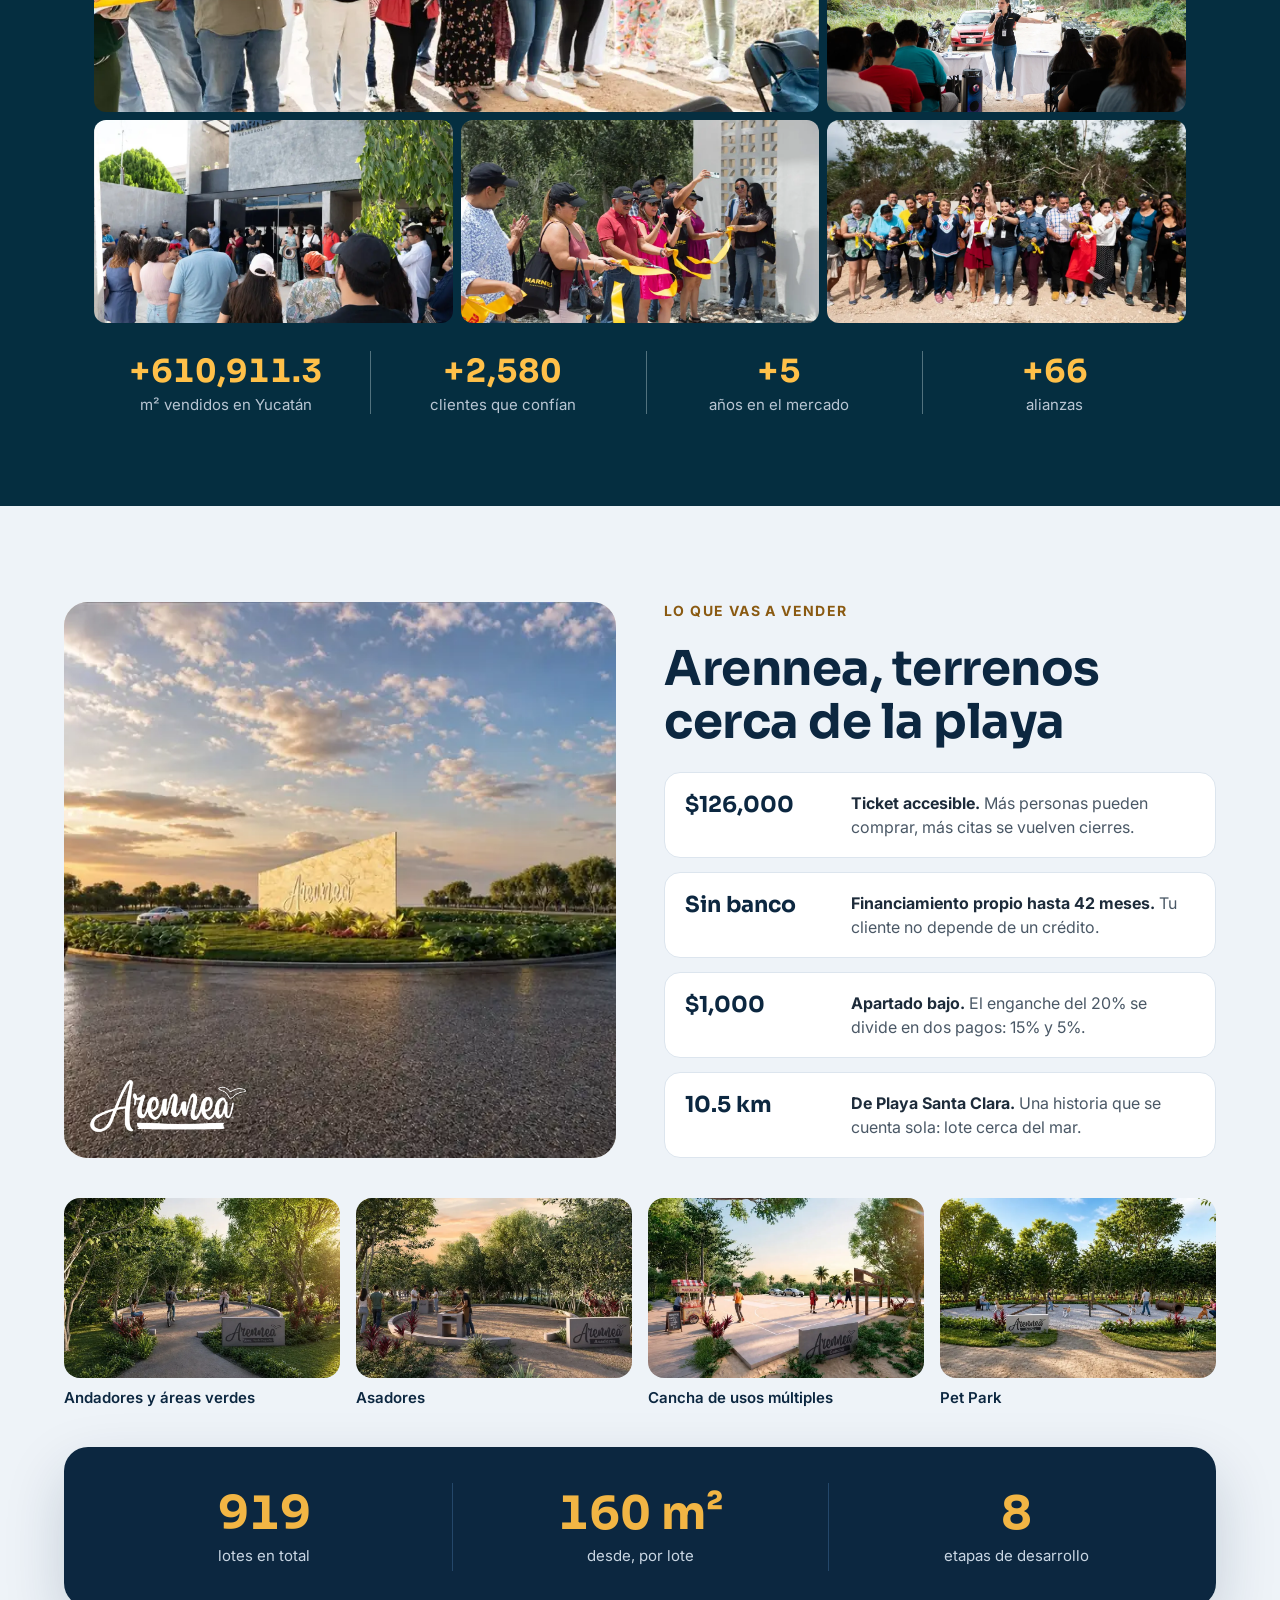
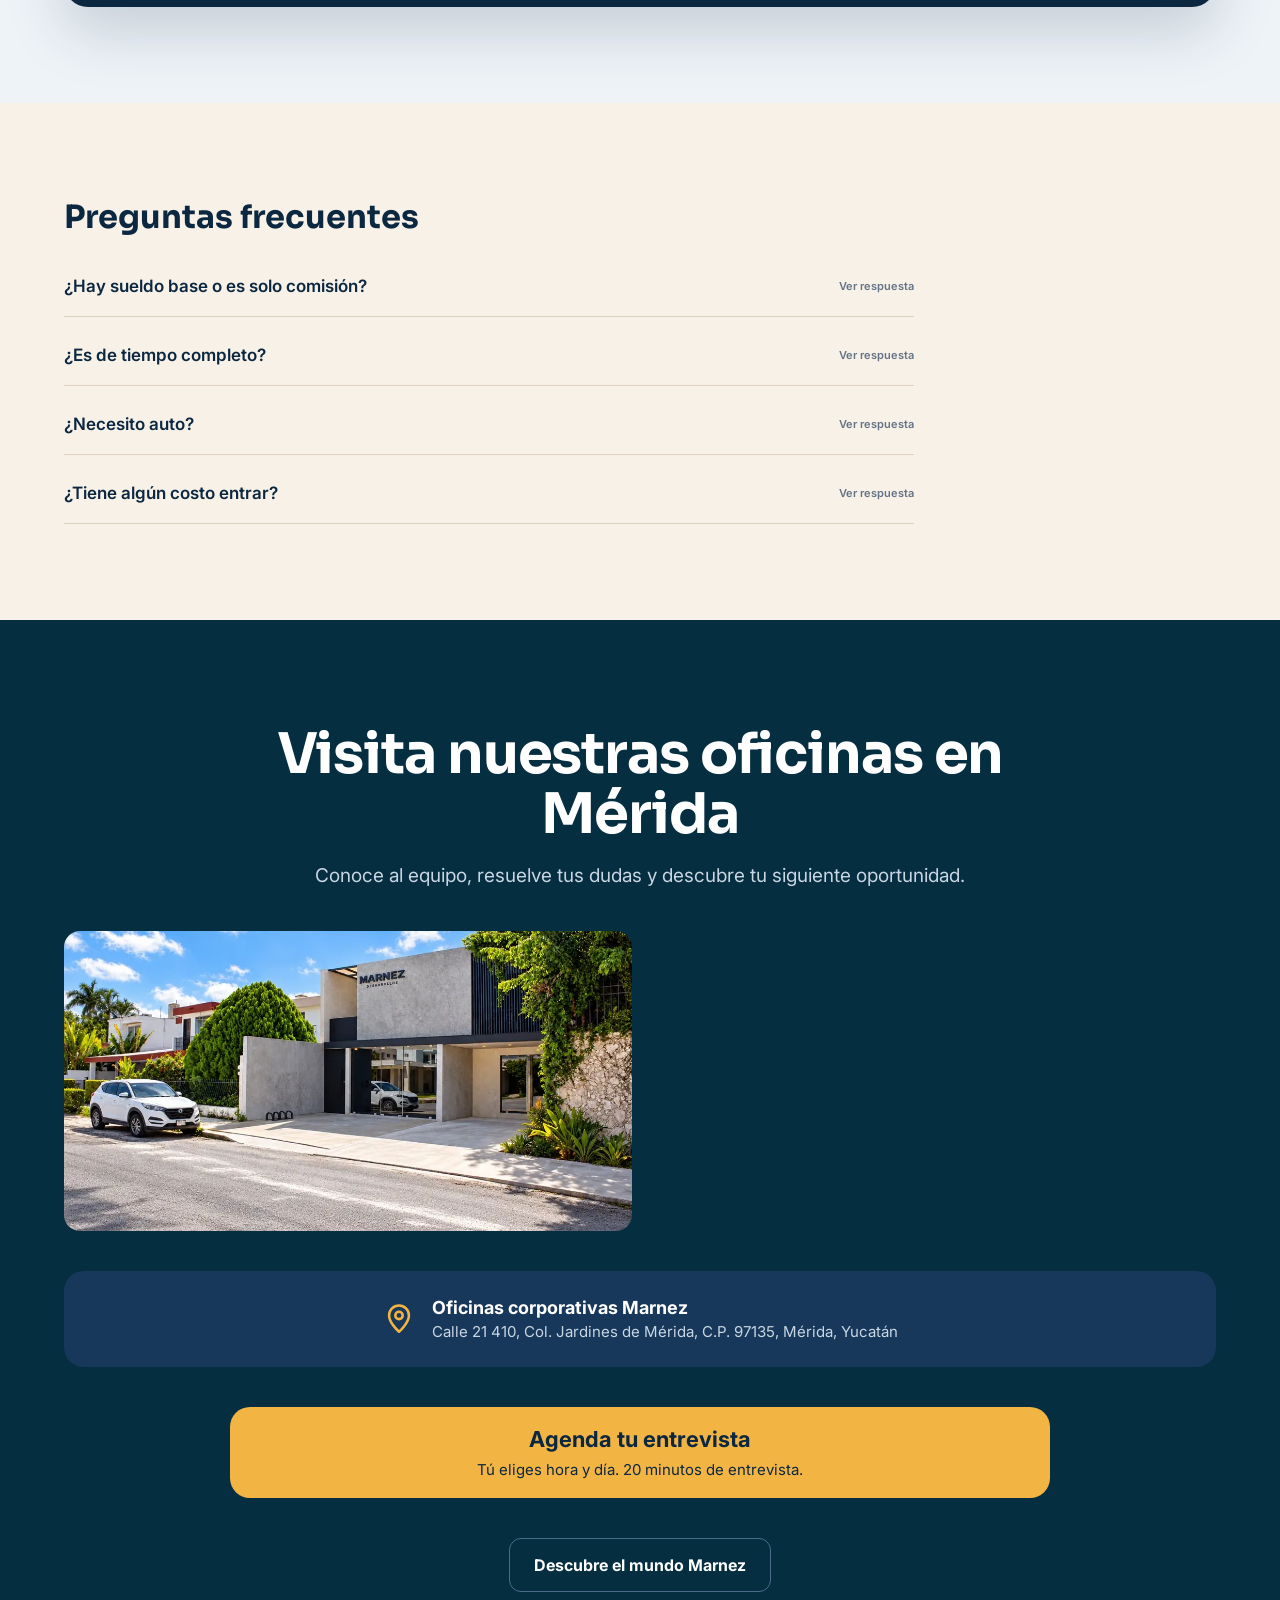
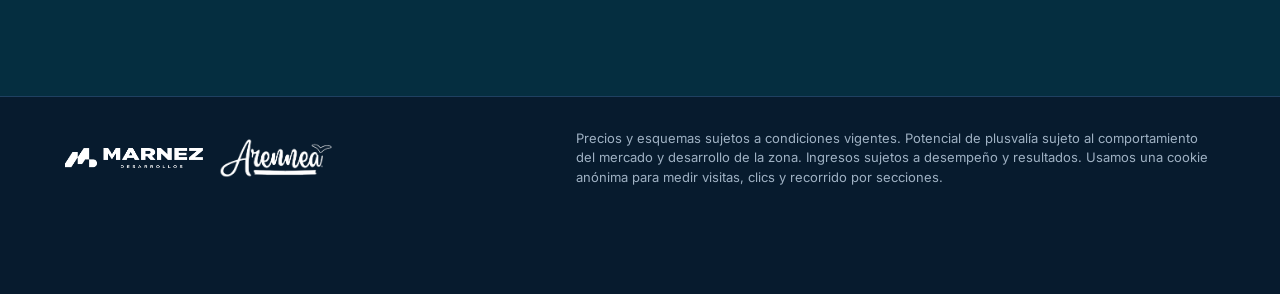
==== commit b12bbab4: "V12" ====
--- a/docs/index.html
+++ b/docs/index.html
@@ -6,7 +6,7 @@
 
 
 
-<link rel="stylesheet" href="styles.css?v=20261104-cifras"><meta name="description" content="Crece como asesor inmobiliario con Marnez y Arennea. Capacitación, acompañamiento e ingresos por resultados. Agenda tu entrevista." data-copy-meta="v4-copy-002"></head>
+<link rel="stylesheet" href="styles.css?v=20261104-comision-movil"><meta name="description" content="Crece como asesor inmobiliario con Marnez y Arennea. Capacitación, acompañamiento e ingresos por resultados. Agenda tu entrevista." data-copy-meta="v4-copy-002"></head>
 <body>
 
 
--- a/docs/styles.css
+++ b/docs/styles.css
@@ -89,3 +89,7 @@
   #inicio .chips svg{flex:none;width:13px;height:13px}
   #inicio .chips site-copy{display:block;min-width:0}
 }
+
+@media (max-width:700px){
+  #inicio #ganancias .rate{font-size:clamp(52px,19cqw,84px)!important}
+}
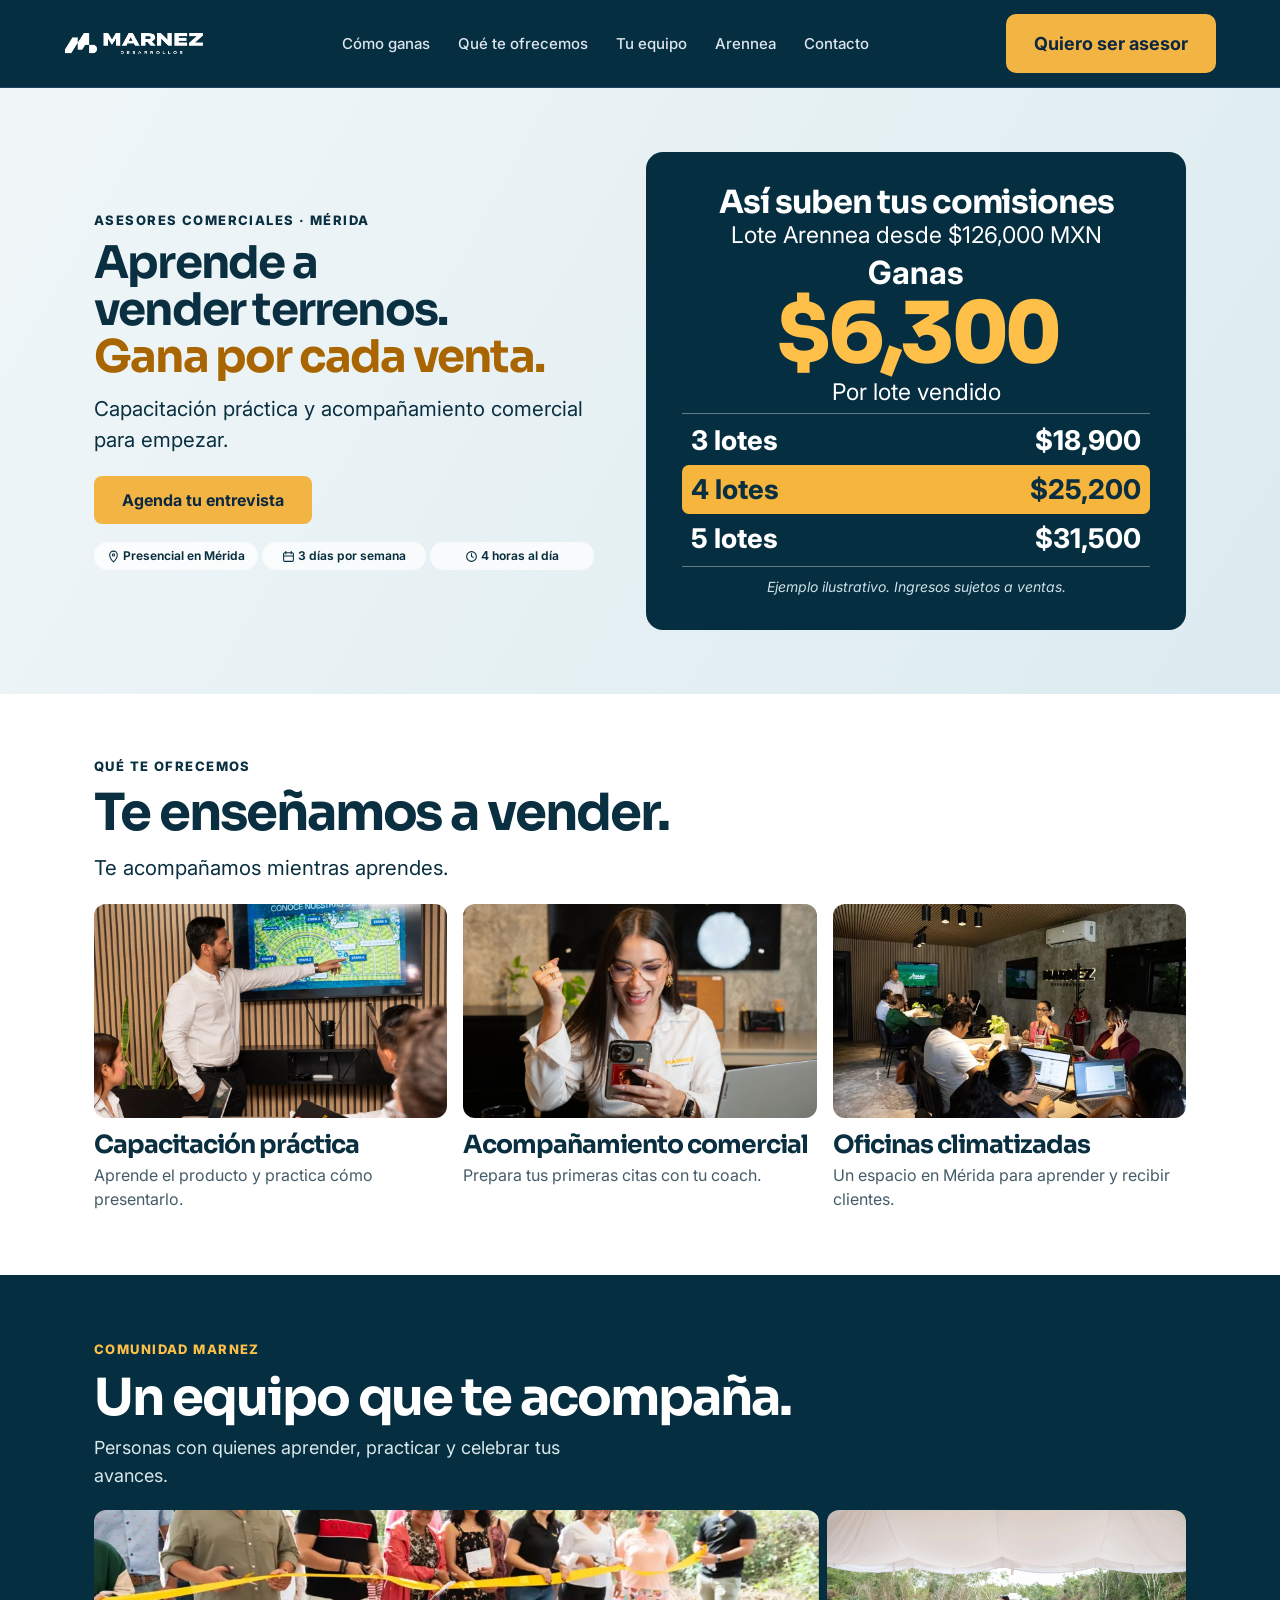
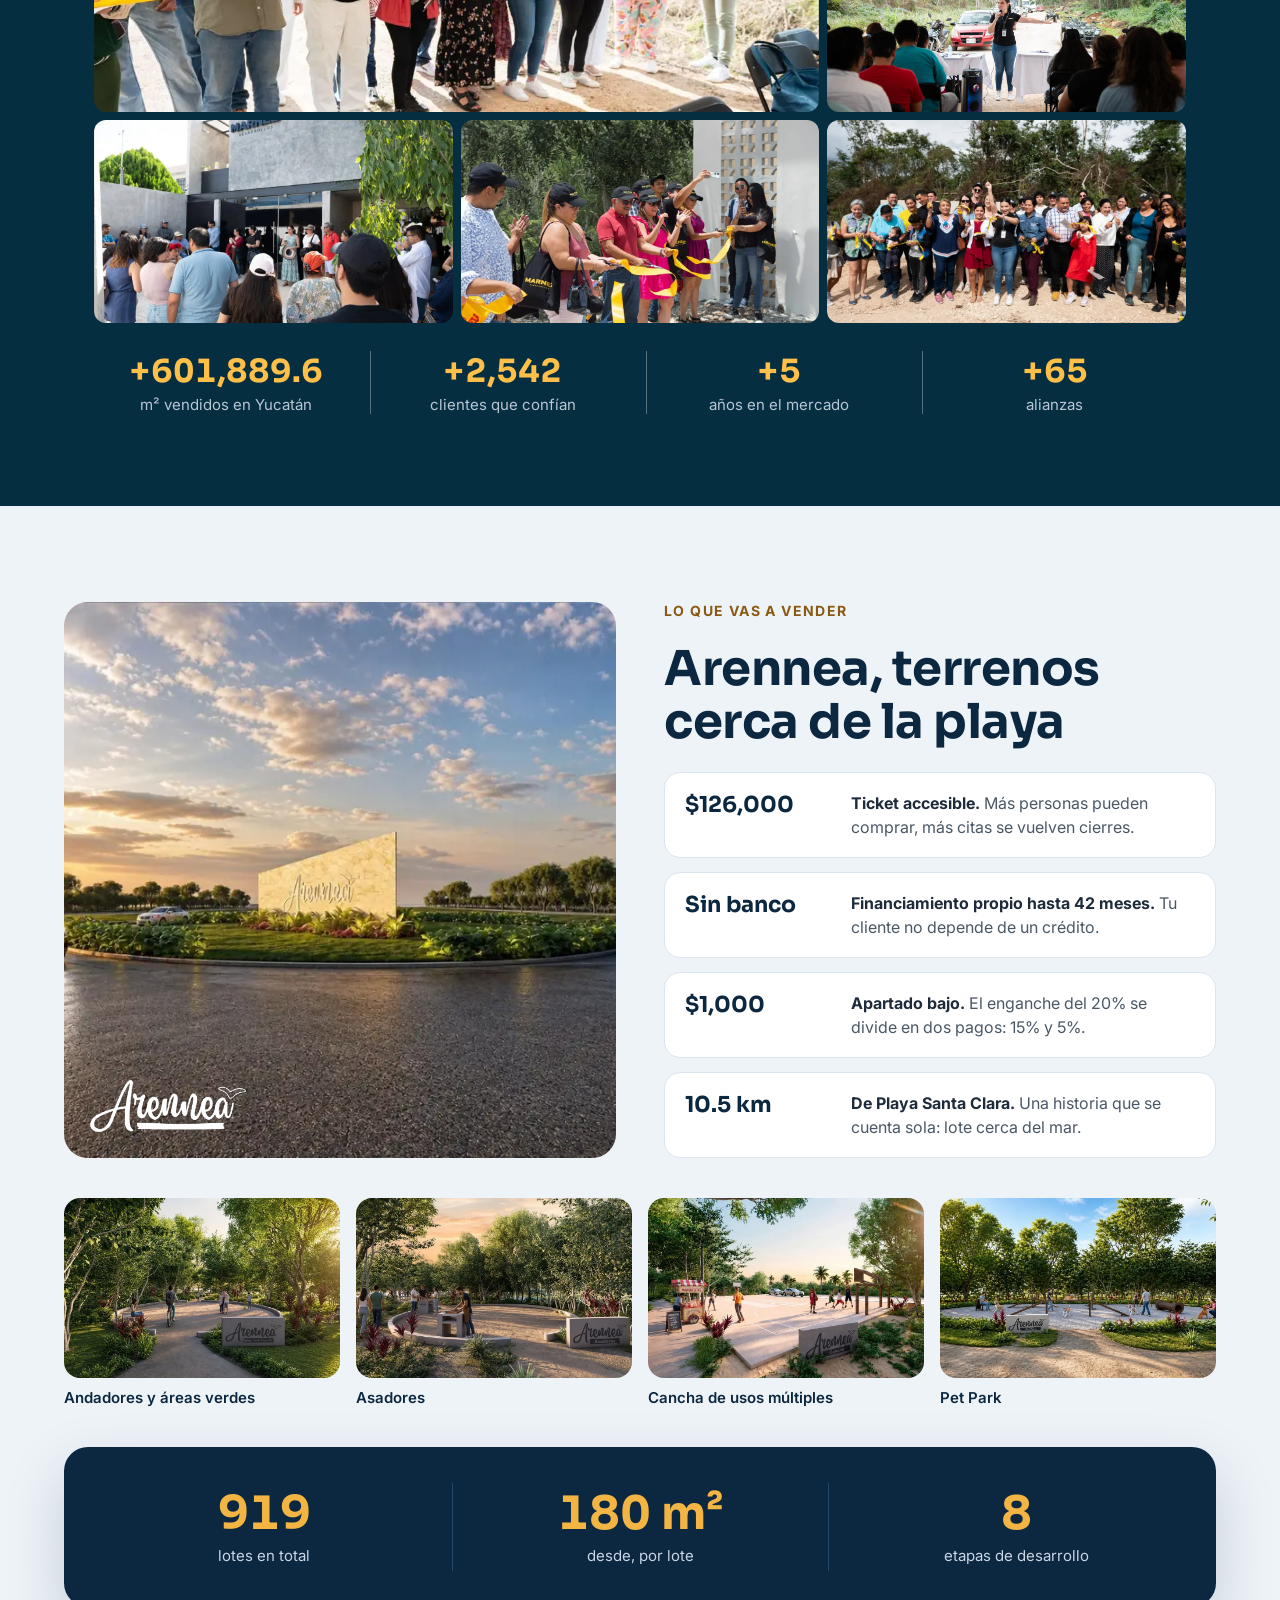
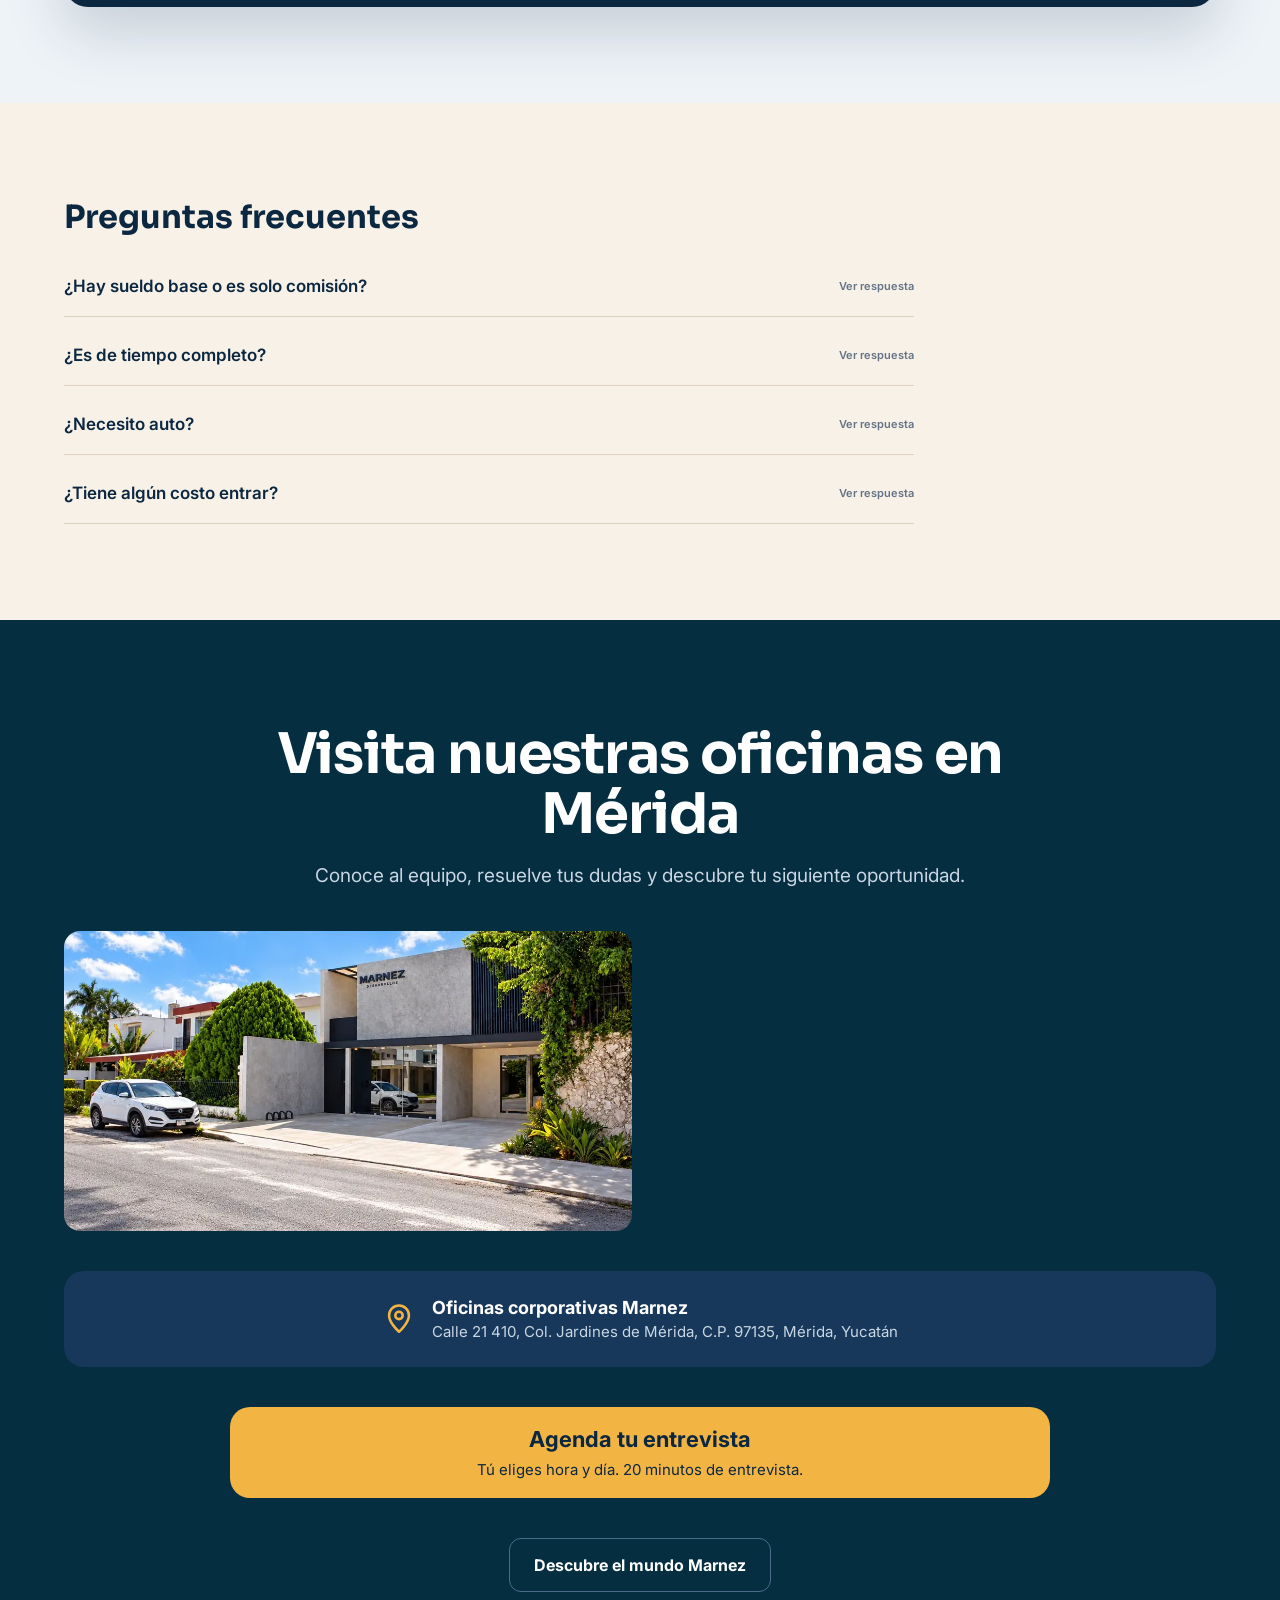
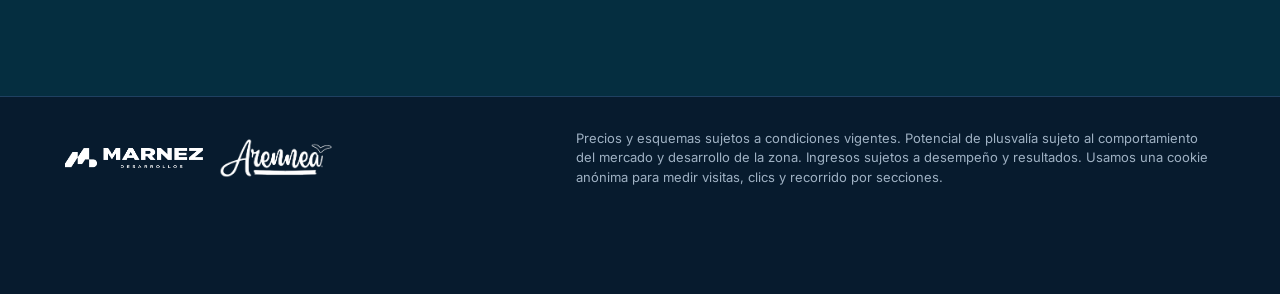
==== commit 2c95fd36: "Actualizar dimensiones de lotes Arennea de 160 a 180 m²" ====
--- a/docs/index.html
+++ b/docs/index.html
@@ -73,7 +73,7 @@
 </div>
 <div class="facts-strip">
 <div class="fact"><strong><site-copy data-copy="arennea-dato-1">919</site-copy></strong><span><site-copy data-copy="arennea-dato-1-txt">lotes en total</site-copy></span></div>
-<div class="fact"><strong><site-copy data-copy="arennea-dato-2">160 m²</site-copy></strong><span><site-copy data-copy="arennea-dato-2-txt">desde, por lote</site-copy></span></div>
+<div class="fact"><strong><site-copy data-copy="arennea-dato-2">180 m²</site-copy></strong><span><site-copy data-copy="arennea-dato-2-txt">desde, por lote</site-copy></span></div>
 <div class="fact"><strong><site-copy data-copy="arennea-dato-3">8</site-copy></strong><span><site-copy data-copy="arennea-dato-3-txt">etapas de desarrollo</site-copy></span></div>
 </div>
 </div>
